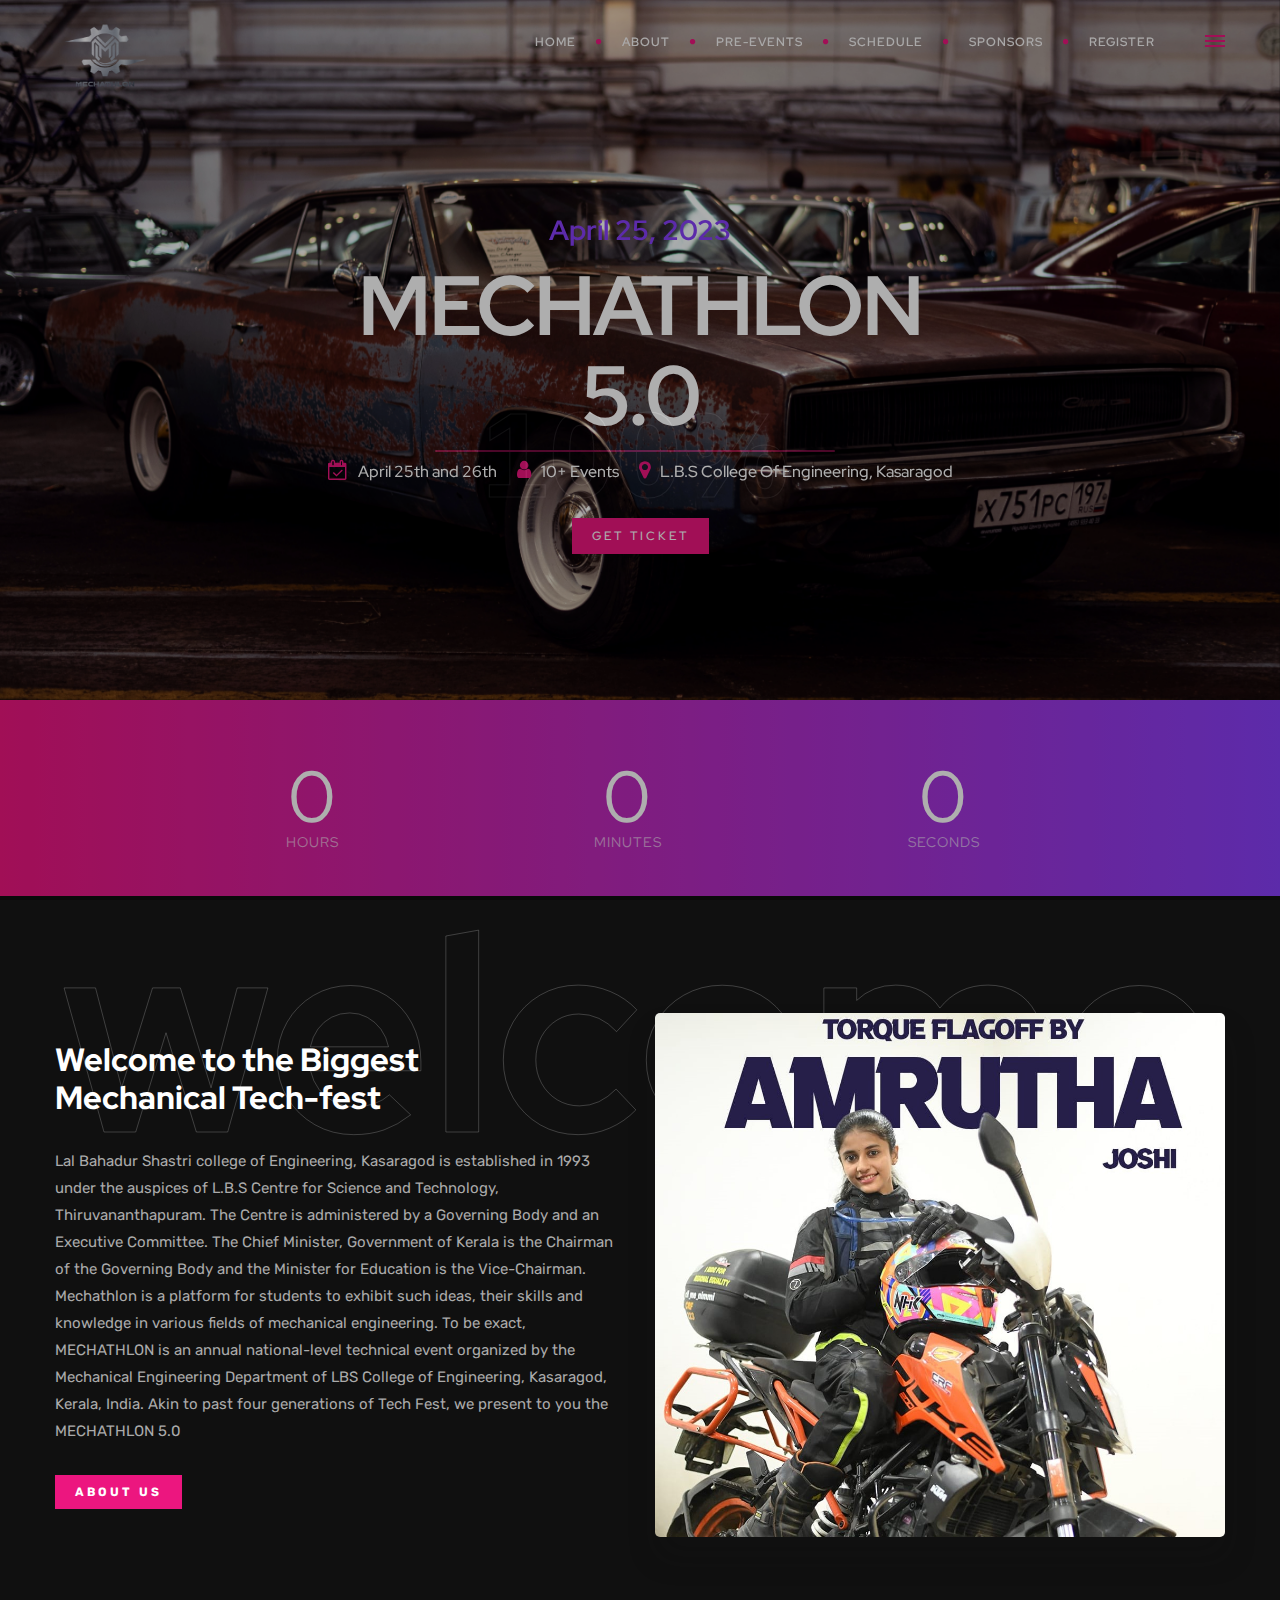
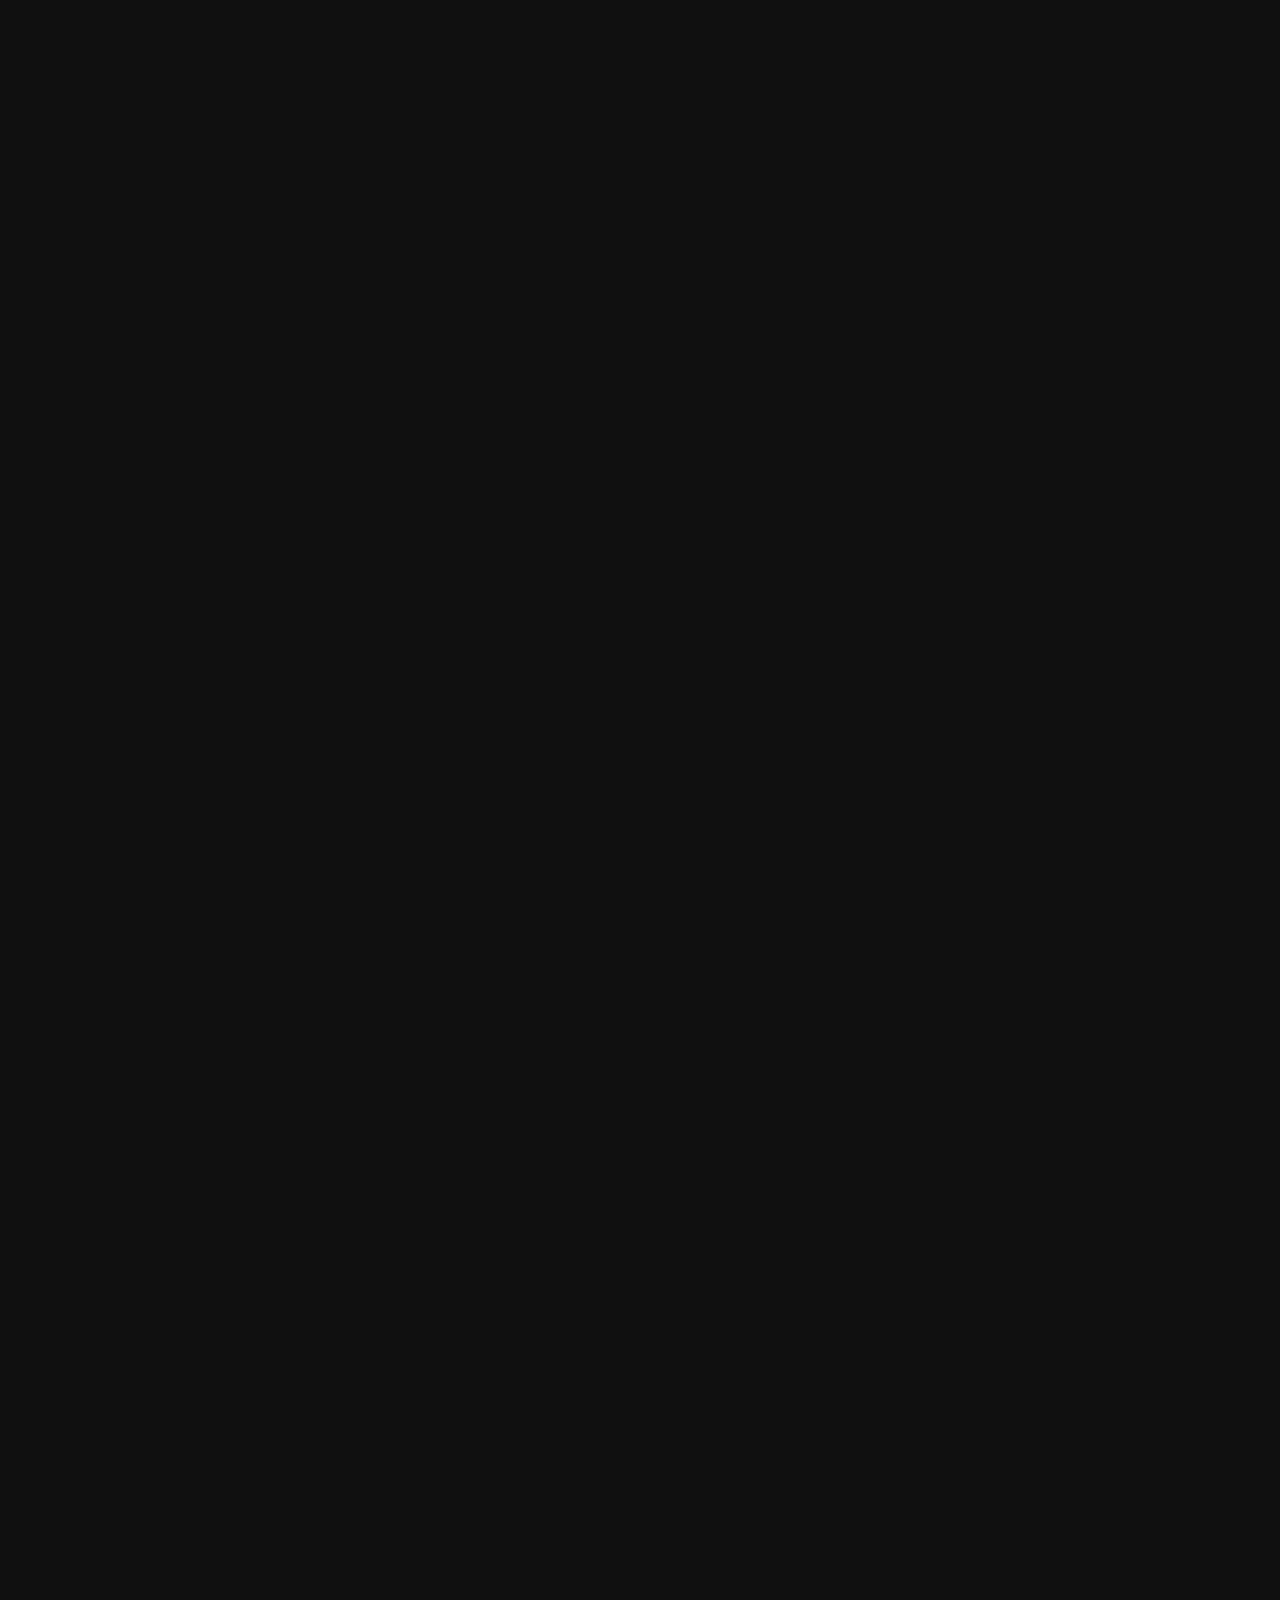
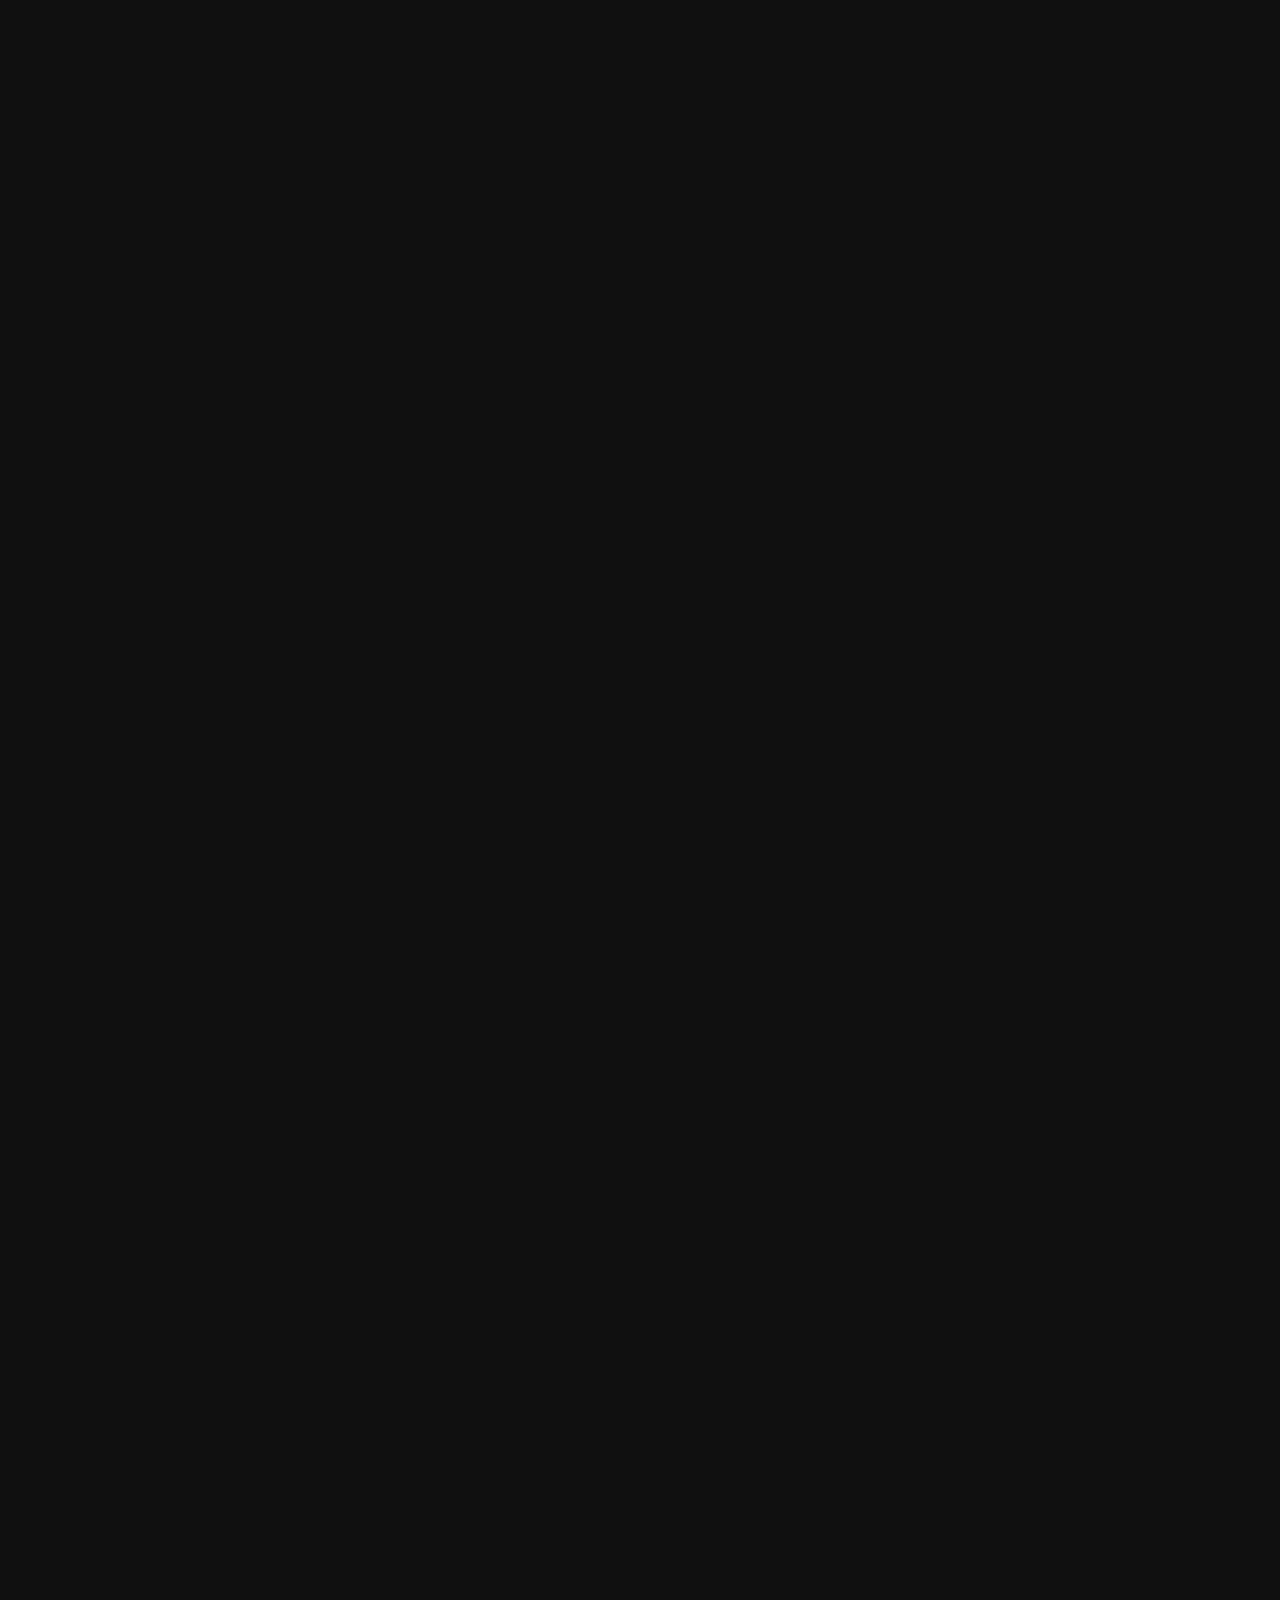
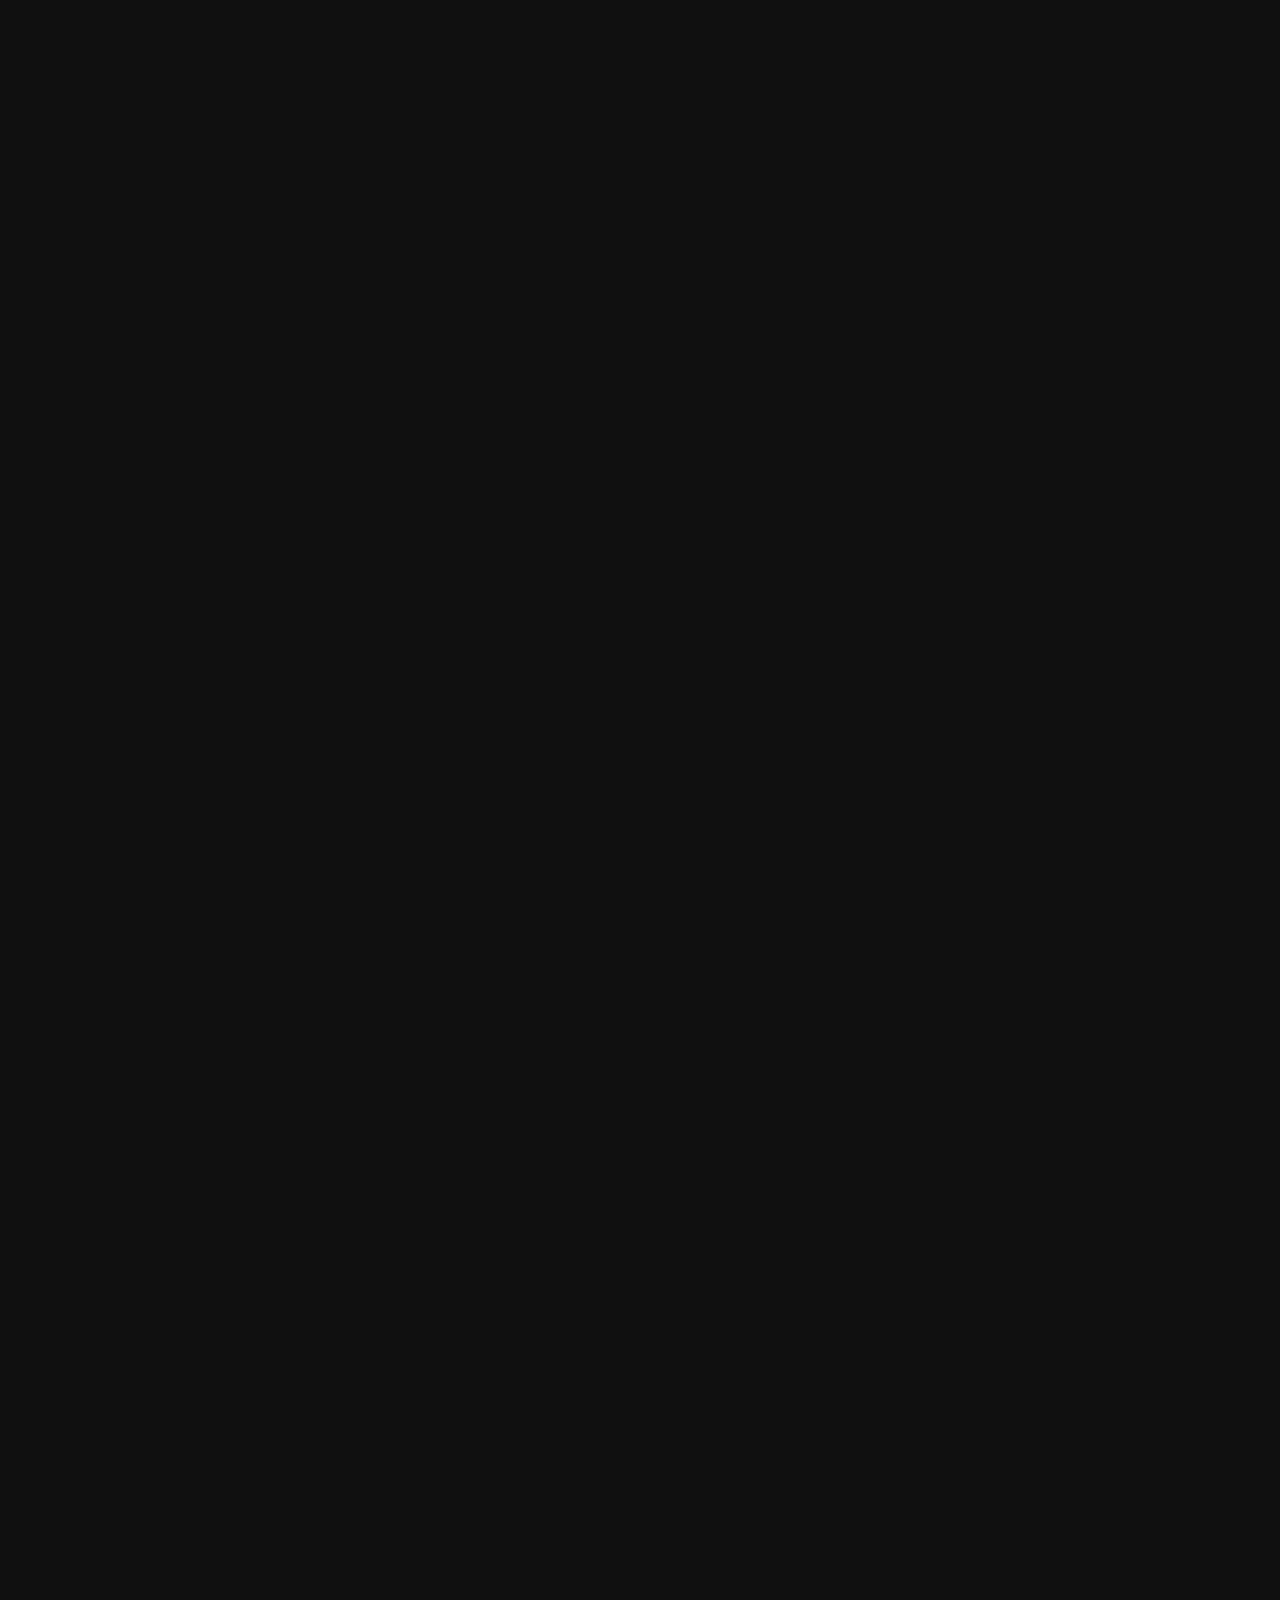
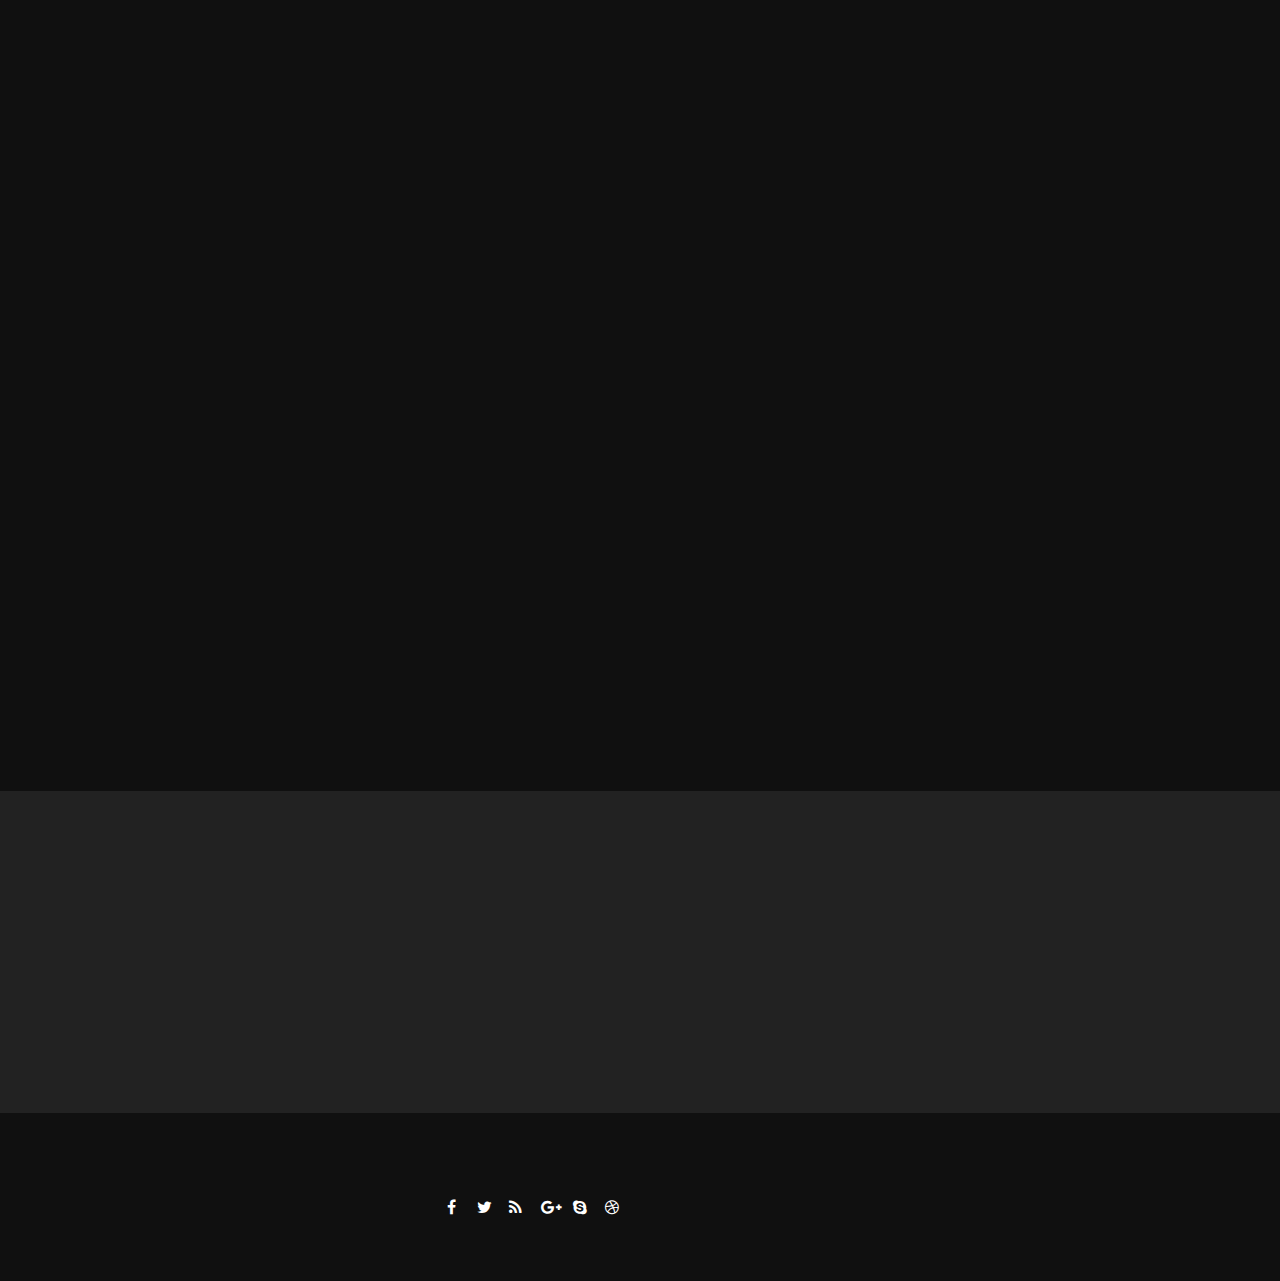
==== index.html @ c8c08320 "foc" ====
<html lang="en">


<!-- Mirrored from www.designesia.com/themes/exhibiz/index.html by HTTrack Website Copier/3.x [XR&CO'2014], Sat, 08 Apr 2023 09:59:48 GMT -->
<head>
    <meta charset="utf-8">
    <title>Mechathlon</title>
    <meta name="viewport" content="width=device-width, initial-scale=1.0">
    <meta name="description" content="">
    <meta name="keywords" content="">
    <meta name="author" content="">


    <!--[if lt IE 9]>
	<script src="js/html5shiv.js"></script>
	<![endif]-->


    <!-- CSS Files
    ================================================== -->
    <link rel="stylesheet" href="css/bootstrap.css" type="text/css">
    <link rel="stylesheet" href="css/jpreloader.css" type="text/css">
    <link rel="stylesheet" href="css/animate.css" type="text/css">
    <link rel="stylesheet" href="css/plugin.css" type="text/css">
    <link rel="stylesheet" href="css/owl.carousel.css" type="text/css">
    <link rel="stylesheet" href="css/owl.theme.css" type="text/css">
    <link rel="stylesheet" href="css/owl.transitions.css" type="text/css">
    <link rel="stylesheet" href="css/magnific-popup.css" type="text/css">
    <link rel="stylesheet" href="css/jquery.countdown.css" type="text/css">
    <link rel="stylesheet" href="css/style.css" type="text/css">
	<link rel="stylesheet" href="css/twentytwenty.css" type="text/css">

    <!-- custom background -->
    <link rel="stylesheet" href="css/bg.css" type="text/css">

    <!-- color scheme -->
	<link rel="stylesheet" href="css/colors/magenta.css" type="text/css" id="colors">
    <link rel="stylesheet" href="css/color.css" type="text/css">

    <!-- load fonts -->
    <link rel="stylesheet" href="fonts/font-awesome/css/font-awesome.css" type="text/css">
    <link rel="stylesheet" href="fonts/elegant_font/HTML_CSS/style.css" type="text/css">
    <link rel="stylesheet" href="fonts/et-line-font/style.css" type="text/css">

    <!-- RS5.0 Stylesheet -->
    <link rel="stylesheet" href="revolution/css/settings.css" type="text/css">
    <link rel="stylesheet" href="revolution/css/layers.css" type="text/css">
    <link rel="stylesheet" href="revolution/css/navigation.css" type="text/css">
    <link rel="stylesheet" href="css/rev-settings.css" type="text/css">
	
	<!-- custom font -->
	<link rel="stylesheet" href="css/font-style.css" type="text/css">
</head>

<body id="homepage">

    <div id="wrapper">

        <!-- header begin -->
        <header class="transparent">
            <div class="info">
                <div class="container">
                    <div class="row">
                        <div class="col-md-12">
                            <div class="column">Working Hours Monday - Friday <span class="id-color"><strong>08:00-16:00</strong></span></div>
                            <div class="column">Toll Free <span class="id-color"><strong>1800.899.900</strong></span></div>
                            <!-- social icons -->
                            <div class="column social">
                                <a href="#"><i class="fa fa-facebook"></i></a>
                                <a href="#"><i class="fa fa-twitter"></i></a>
                                <a href="#"><i class="fa fa-rss"></i></a>
                                <a href="#"><i class="fa fa-google-plus"></i></a>
                                <a href="#"><i class="fa fa-envelope-o"></i></a>
                            </div>
                            <!-- social icons close -->
                        </div>
                    </div>
                </div>
            </div>

            <div class="container">
                <div class="row">
                    <div class="col-md-12">
                        <!-- logo begin -->
                        <div id="logo">
                            <a href="index.html">
                                <img class="logo" src="images-event/logo.png" alt="" style="width: 100px;">
                            </a>
                        </div>
                        <!-- logo close -->

                            <!-- small button begin -->
                            <span id="menu-btn"></span>
                            <!-- small button close -->

                            <div class="header-extra">
                                <div class="v-center">
                                    <span id="b-menu">
                                        <span></span>
                                        <span></span>
                                        <span></span>
                                    </span>
                                </div>
                            </div>

                            <!-- mainmenu begin -->
							<ul id="mainmenu" class="ms-2">
								<li><a href="#section-hero">Home<span></span></a></li>
								<li><a href="#section-about">About<span></span></a></li>
								<li><a href="#section-speakers">Pre-Events<span></span></a></li>
								<li><a href="#section-schedule">Schedule<span></span></a></li>
								<li><a href="#section-sponsors">Sponsors<span></span></a></li>
								<li><a href="#section-register">Register<span></span></a></li>
							</ul>
							
							<!-- mainmenu close -->

                            

                    </div>
                    

                </div>
            </div>
        </header>
        <!-- header close -->


        <!-- content begin -->
        <div id="content" class="no-bottom no-top">

            <!-- revolution slider begin -->
            <section id="section-hero" class="fullwidthbanner-container" aria-label="section-slider" data-bgcolor="#101010">
                <div id="slider-revolution">
                    <ul>
                        <li data-transition="random-premium" data-slotamount="10" data-masterspeed="200" data-thumb="">
                            <!--  BACKGROUND IMAGE -->
							<img alt="" class="rev-slidebg" data-bgparallax="0" src="images-event/slider/wide1.jpg">
                        </li>
						
						<li data-transition="random-premium" data-slotamount="10" data-masterspeed="200" data-thumb="">
                            <!--  BACKGROUND IMAGE -->
							<img alt="" class="rev-slidebg" data-bgparallax="0" src="images-event/slider/wide2.jpg">
                        </li>

                    </ul>
					
					<div style="" class="tp-static-layers">
                            <div
                                class="text-center tp-caption size-28 font-weight-bold text-white tp-static-layer"
                                data-x="['center','center','center','center']"
                                data-hoffset="['0']"
                                data-y="['top','top','top','top']"
                                data-voffset="['185']"
                                data-lineheight="['90','90','90','90']"
                                data-width="none"
                                data-height="none"
                                data-whitespace="nowrap"
                                data-type="text"
                                data-responsive_offset="on"
                                data-startslide="0"
                                data-endslide="3"
                                data-frames='[{"from":"opacity:0;","speed":300,"to":"o:1;","delay":500,"ease":"Power2.easeInOut"},{"delay":"wait","speed":300,"to":"opacity:0;","ease":"nothing"}]'
                                data-textAlign="['center','center','center','center']"
                                data-paddingtop="[0,0,0,0]"
                                data-paddingright="[0,0,0,0]"
                                data-paddingbottom="[0,0,0,0]"
                                data-paddingleft="[0,0,0,0]"
                            >
                                <span class="id-color-2">April 25, 2023</span>
                            </div>
							
                            <div
                                class="text-center tp-caption size-84 font-weight-bold text-white tp-static-layer"
                                data-x="['center','center','center','center']"
                                data-hoffset="['0']"
                                data-y="['center','center','center','center']"
                                data-lineheight="['90','90','90','90']"
                                data-width="none"
                                data-height="none"
                                data-whitespace="nowrap"
                                data-type="text"
                                data-responsive_offset="on"
                                data-startslide="0"
                                data-endslide="3"
                                data-frames='[{"from":"opacity:0;","speed":300,"to":"o:1;","delay":500,"ease":"Power2.easeInOut"},{"delay":"wait","speed":300,"to":"opacity:0;","ease":"nothing"}]'
                                data-textAlign="['center','center','center','center']"
                                data-paddingtop="[0,0,0,0]"
                                data-paddingright="[0,0,0,0]"
                                data-paddingbottom="[0,0,0,0]"
                                data-paddingleft="[0,0,0,0]"
                            >
                                MECHATHLON<br>
								5.0
                            </div>
							
							
							<div
                                class="text-center tp-caption size-20 text-white tp-static-layer"
                                data-x="['center','center','center','center']"
                                data-hoffset="['0']"
                                data-y="['top','top','top','top']"
                                data-voffset="['430']"
                                data-lineheight="['90','90','90','90']"
                                data-width="none"
                                data-height="none"
                                data-whitespace="nowrap"
                                data-type="text"
                                data-responsive_offset="on"
                                data-startslide="0"
                                data-endslide="3"
                                data-frames='[{"from":"opacity:0;","speed":300,"to":"o:1;","delay":500,"ease":"Power2.easeInOut"},{"delay":"wait","speed":300,"to":"opacity:0;","ease":"nothing"}]'
                                data-textAlign="['center','center','center','center']"
                                data-paddingtop="[0,0,0,0]"
                                data-paddingright="[0,0,0,0]"
                                data-paddingbottom="[0,0,0,0]"
                                data-paddingleft="[0,0,0,0]"
                            >
                                
                                <div class="spacer-single"></div>
                                    <div class="d-lg-flex justify-content-center sm-hide">
                                        <div class="h6 padding10 pt0 pb0"><i class="i_h3 fa fa-calendar-check-o id-color"></i>April 25th and 26th</div>
                                        <div class="h6 padding10 pt0 pb0"><i class="i_h3 fa fa-user id-color"></i>10+ Events</div>
                                        <div class="h6 padding10 pt0 pb0"><i class="i_h3 fa fa-map-marker id-color"></i>L.B.S College Of Engineering, Kasaragod</div>
                                    </div>
                            </div>

                            
                            <div
                                class="tp-caption tp-static-layer"
                                data-x="['center','center','center','center']"
                                data-hoffset="['0']"
                                data-y="['top','top','top','top']"
                                data-voffset="['506']"
                                data-width="none"
                                data-height="none"
                                data-whitespace="nowrap"
                                data-type="button"
                                
                                data-responsive_offset="on"
                                data-responsive="off"
                                data-startslide="0"
                                data-endslide="3"
                                data-frames='[{"from":"opacity:0;","speed":300,"to":"o:1;","delay":500,"ease":"Power2.easeInOut"},{"delay":"wait","speed":300,"to":"opacity:0;","ease":"nothing"},{"frame":"hover","speed":"300","ease":"Power1.easeInOut","to":"o:1;rX:0;rY:0;rZ:0;z:0;","style":"c:rgba(255, 255, 255, 1.00);bg:rgba(255, 255, 255, 0.15);bw:2px 2px 2px 2px;"}]'
                                data-textAlign="['center','center','center','center']"
                                data-paddingtop="[12,12,12,12]"
                                data-paddingright="[20,20,20,20]"
                                data-paddingbottom="[12,12,12,12]"
                                data-paddingleft="[20,20,20,20]"
                            >
                                <a href="#section-ticket" class="btn-custom text-white scroll-to">Get Ticket</a>
                            </div>
							
							<div
                                class="tp-caption tp-static-layer"
                                data-x="['center','center','center','center']"
                                data-hoffset="['0']"
                                data-y="['top','top','top','top']"
                                data-voffset="['506']"
                                data-width="none"
                                data-height="none"
                                data-whitespace="nowrap"
                                data-type="button"
                                
                                data-responsive_offset="on"
                                data-responsive="off"
                                data-startslide="0"
                                data-endslide="3"
                                data-frames='[{"from":"opacity:0;","speed":300,"to":"o:1;","delay":500,"ease":"Power2.easeInOut"},{"delay":"wait","speed":300,"to":"opacity:0;","ease":"nothing"},{"frame":"hover","speed":"300","ease":"Power1.easeInOut","to":"o:1;rX:0;rY:0;rZ:0;z:0;","style":"c:rgba(255, 255, 255, 1.00);bg:rgba(255, 255, 255, 0.15);bw:2px 2px 2px 2px;"}]'
                                data-textAlign="['center','center','center','center']"
                                data-paddingtop="[12,12,12,12]"
                                data-paddingright="[20,20,20,20]"
                                data-paddingbottom="[12,12,12,12]"
                                data-paddingleft="[20,20,20,20]"
                            >
                            </div>
                        </div>
                </div>
            </section>
            <!-- revolution slider close -->
			
			<section id="section-countdown" aria-label="section" class="gradient-to-right pt40 pb40">
				<div class="container">
					<div class="row">
						<div class="col-md-10 offset-md-1">
							<div class="spacer-single"></div>
							<div id="defaultCountdown"></div>
						</div>
					</div>
				</div>
			</section>
			
			<!-- section begin -->
			<section id="section-about" data-bgimage="url(images-event/bg/1.png) fixed no-repeat">
				<div class="wm wm-border dark wow fadeInDown">welcome</div>
                    <div class="container">
                        <div class="row align-items-center">
                            
                            <div class="col-lg-6 wow fadeInLeft" data-wow-delay="0s">
                                <h2>Welcome to the Biggest<br>Mechanical Tech-fest </h2>
                                <p>
                                    Lal Bahadur Shastri college of Engineering, Kasaragod is established in
1993 under the auspices of L.B.S Centre for Science and Technology,
Thiruvananthapuram. The Centre is administered by a Governing Body and
an Executive Committee. The Chief Minister, Government of Kerala is the
Chairman of the Governing Body and the Minister for Education is the

Vice-Chairman.<br>

Mechathlon is a platform for students to exhibit such ideas, their skills
and knowledge in various fields of mechanical engineering. To be exact,
MECHATHLON is an annual national-level technical event organized by the
Mechanical Engineering Department of LBS College of Engineering,

Kasaragod, Kerala, India. Akin to past four generations of Tech Fest, we

present to you the MECHATHLON 5.0

                                    
                                </p>
								
								<div class="spacer10"></div>
								
								<a href="#" class="btn-custom font-weight-bold text-white sm-mb-30">About Us</a>
                            </div>
							
							<div class="col-lg-6 mb-sm-30 text-center wow fadeInRight">
                                <div class="de-images">
									<!-- <img class="di-small wow fadeIn" src="images-event/misc/2.jpg" alt="" /> -->
									<!-- <img class="di-small-2 wow fadeIn" src="images-event/misc/3.jpg" alt="" /> -->
									<img class="di-big img-fluid wow fadeInRight" data-wow-delay=".25s" src="images-event/misc/1.jpg" alt="" />
								</div>
                            </div>

                        </div>
                    </div>
                </section>
				
				
				<!-- section begin -->
            <section id="section-features">
				<div class="wm wm-border dark wow fadeInDown ">features</div>
                <div class="container">
                    <div class="row">
                        <div class="col-md-6 offset-md-3 text-center wow fadeInUp">
                            <h1>Why you should Join Event</h1>
                            <div class="separator"><span><i class="fa fa-square"></i></span></div>
                            <div class="spacer-single"></div>
                        </div>


                        <div class="col-lg-4 wow fadeIn" data-wow-delay="0s">
                            <div class="box-number square">
                               <i class="bg-color hover-color-2 fa fa-car text-light"></i>
                                <div class="text">
                                    <h3><span>Torque Auto-Show</span></h3>
                                    <p>Unleash your sense of adventure and indulge
                                        in the timeless elegance of automotive history,
                                        as we bring you the ultimate OFF-ROAD,
                                        LUXURY and VINTAGE car experience at
                                        TORQUE!
                                    </p>
                                </div>
                            </div>
                        </div>

                        <div class="col-lg-4 wow fadeIn" data-wow-delay=".25s">
                            <div class="box-number square">
                                <i class="bg-color hover-color-2 fa fa-lightbulb-o text-light"></i>
                                <div class="text">
                                    <h3><span>Technical Talk-Show</span></h3>
                                    <p>The Clutchless                                    
                                        What better way to understand today's mo-
                                        torcycle technology than to understand it from
                                        the person who lives by the way of today.
                                        Highly Active and Very popular THECLUTCH-
                                        LESS.</p>
                                </div>
                            </div>
                        </div>

                        <div class="col-lg-4 wow fadeIn" data-wow-delay=".5s">
                            <div class="box-number square">
                                <i class="bg-color hover-color-2 fa fa-sitemap text-light"></i>
                                <div class="text">
                                    <h3><span>RC Helicopter and Car Stunting </span></h3>
                                    <p>The Mechanical Department is here with the
                                        RC Car and RC Helicopter Stunting Show to
                                        allure its spectators and kickstart the adrena-
                                        line of youth.
                                        </p>
                                </div>
                            </div>
                        </div>

                        <div class="spacer-single sm-hide"></div>

                        <div class="col-lg-4 wow fadeIn" data-wow-delay=".75s">
                            <div class="box-number square">
                                <i class="bg-color hover-color-2 fa fa-motorcycle text-light"></i>
                                <div class="text">
                                    <h3><span>Bike stunting</span></h3>
                                    <p>MECHATHLON is here with the most thrilling and
                                        awe-inspiring bike stunt show you've ever seen!</p>
                                </div>
                            </div>
                        </div>

                        <div class="col-lg-4 wow fadeIn" data-wow-delay="1s">
                            <div class="box-number square">
                                <i class="bg-color hover-color-2  fa fa-users text-light"></i>
                                <div class="text">
                                    <h3><span>Live Music Concert</span></h3>
                                    <p>Get ready to be transported to another dimension cause Oorali Music Band
                                        is here with an Elite music program that will have you singing, dancing, and
                                        feeling alive.</p>
                                </div>
                            </div>
                        </div>

                        <div class="col-lg-4 wow fadeIn" data-wow-delay="1.25s">
                            <div class="box-number square">
                                <i class="bg-color hover-color-2 fa fa-mortar-board text-light"></i>
                                <div class="text">
                                    <h3><span>Webinars and Workshops</span></h3>
                                    <p>At vero eos et accusamus et iusto odio dignissimos ducimus qui blanditiis praesentium voluptatum deleniti atque.</p>
                                </div>
                            </div>
                        </div>
						

                    </div>
                </div>
            </section>
            <!-- section close -->
			
			<!-- section begin -->
            <section id="section-speakers" class="text-light" data-bgimage="url(images-event/bg/1.jpg) fixed top center" data-stellar-background-ratio=".2">
				<div class="wm wm-border dark wow fadeInDown">pre events</div>
                <div class="container">
                    <div class="row">
						<div class="col-md-6 offset-md-3 text-center wow fadeInUp">
                            <h1>PRE-EVENTS</h1>
                            <div class="separator"><span><i class="fa fa-square"></i></span></div>
                            <div class="spacer-single"></div>
                        </div>
						
						<div class="clearfix"></div>
                      
                       <div class="col-xl-3 col-lg-4 col-sm-6 mb30 wow fadeInUp">
							<!-- team member -->
							<div class="de-team-list">
								<div class="team-pic">
									<img src="images-event/team/1.jpg" class="img-responsive" alt="" />
								</div>
								<div class="team-desc">
									<h3>John Smith</h3>
									<p class="lead">Expert Designer</p>
									<div class="small-border"></div>
									<p>Duis aute irure dolor in reprehenderit in voluptate velit esse cillum dolore eu fugiat.</p>

									<div class="social">
										<a href="#"><i class="fa fa-facebook fa-lg"></i></a>
										<a href="#"><i class="fa fa-twitter fa-lg"></i></a>
										<a href="#"><i class="fa fa-google-plus fa-lg"></i></a>
										<a href="#"><i class="fa fa-skype fa-lg"></i></a>
									</div>
								</div>
							</div>
							<!-- team close -->
						</div>
						
						<div class="col-xl-3 col-lg-4 col-sm-6 mb30 wow fadeInUp">
							<!-- team member -->
							<div class="de-team-list">
								<div class="team-pic">
									<img src="images-event/team/2.jpg" class="img-responsive" alt="" />
								</div>
								<div class="team-desc">
									<h3>Michael Dennis</h3>
									<p class="lead">Expert Designer</p>
									<div class="small-border"></div>
									<p>Duis aute irure dolor in reprehenderit in voluptate velit esse cillum dolore eu fugiat.</p>

									<div class="social">
										<a href="#"><i class="fa fa-facebook fa-lg"></i></a>
										<a href="#"><i class="fa fa-twitter fa-lg"></i></a>
										<a href="#"><i class="fa fa-google-plus fa-lg"></i></a>
										<a href="#"><i class="fa fa-skype fa-lg"></i></a>
									</div>
								</div>
							</div>
							<!-- team close -->
						</div>
						
						<div class="col-xl-3 col-lg-4 col-sm-6 mb30 wow fadeInUp">
							<!-- team member -->
							<div class="de-team-list">
								<div class="team-pic">
									<img src="images-event/team/3.jpg" class="img-responsive" alt="" />
								</div>
								<div class="team-desc">
									<h3>Sarah Michelle</h3>
									<p class="lead">Expert Designer</p>
									<div class="small-border"></div>
									<p>Duis aute irure dolor in reprehenderit in voluptate velit esse cillum dolore eu fugiat.</p>

									<div class="social">
										<a href="#"><i class="fa fa-facebook fa-lg"></i></a>
										<a href="#"><i class="fa fa-twitter fa-lg"></i></a>
										<a href="#"><i class="fa fa-google-plus fa-lg"></i></a>
										<a href="#"><i class="fa fa-skype fa-lg"></i></a>
									</div>
								</div>
							</div>
							<!-- team close -->
                        </div>
						
						<div class="col-xl-3 col-lg-4 col-sm-6 mb30 wow fadeInUp">
							<!-- team member -->
							<div class="de-team-list">
								<div class="team-pic">
									<img src="images-event/team/4.jpg" class="img-responsive" alt="" />
								</div>
								<div class="team-desc">
									<h3>Sarah Michelle</h3>
									<p class="lead">Expert Designer</p>
									<div class="small-border"></div>
									<p>Duis aute irure dolor in reprehenderit in voluptate velit esse cillum dolore eu fugiat.</p>

									<div class="social">
										<a href="#"><i class="fa fa-facebook fa-lg"></i></a>
										<a href="#"><i class="fa fa-twitter fa-lg"></i></a>
										<a href="#"><i class="fa fa-google-plus fa-lg"></i></a>
										<a href="#"><i class="fa fa-skype fa-lg"></i></a>
									</div>
								</div>
							</div>
							<!-- team close -->
                        </div>
						
						<div class="col-xl-3 col-lg-4 col-sm-6 mb30 wow fadeInUp">
							<!-- team member -->
							<div class="de-team-list">
								<div class="team-pic">
									<img src="images-event/team/13.jpg" class="img-responsive" alt="" />
								</div>
								<div class="team-desc">
									<h3>Sarah Michelle</h3>
									<p class="lead">Expert Designer</p>
									<div class="small-border"></div>
									<p>Duis aute irure dolor in reprehenderit in voluptate velit esse cillum dolore eu fugiat.</p>

									<div class="social">
										<a href="#"><i class="fa fa-facebook fa-lg"></i></a>
										<a href="#"><i class="fa fa-twitter fa-lg"></i></a>
										<a href="#"><i class="fa fa-google-plus fa-lg"></i></a>
										<a href="#"><i class="fa fa-skype fa-lg"></i></a>
									</div>
								</div>
							</div>
							<!-- team close -->
                        </div>
						
						<div class="col-xl-3 col-lg-4 col-sm-6 mb30 wow fadeInUp">
							<!-- team member -->
							<div class="de-team-list">
								<div class="team-pic">
									<img src="images-event/team/12.jpg" class="img-responsive" alt="" />
								</div>
								<div class="team-desc">
									<h3>Sarah Michelle</h3>
									<p class="lead">Expert Designer</p>
									<div class="small-border"></div>
									<p>Duis aute irure dolor in reprehenderit in voluptate velit esse cillum dolore eu fugiat.</p>

									<div class="social">
										<a href="#"><i class="fa fa-facebook fa-lg"></i></a>
										<a href="#"><i class="fa fa-twitter fa-lg"></i></a>
										<a href="#"><i class="fa fa-google-plus fa-lg"></i></a>
										<a href="#"><i class="fa fa-skype fa-lg"></i></a>
									</div>
								</div>
							</div>
							<!-- team close -->
						</div>
						
						<div class="col-xl-3 col-lg-4 col-sm-6 mb30 wow fadeInUp">
							<!-- team member -->
							<div class="de-team-list">
								<div class="team-pic">
									<img src="images-event/team/11.jpg" class="img-responsive" alt="" />
								</div>
								<div class="team-desc">
									<h3>Katty Wilson</h3>
									<p class="lead">Expert Designer</p>
									<div class="small-border"></div>
									<p>Duis aute irure dolor in reprehenderit in voluptate velit esse cillum dolore eu fugiat.</p>

									<div class="social">
										<a href="#"><i class="fa fa-facebook fa-lg"></i></a>
										<a href="#"><i class="fa fa-twitter fa-lg"></i></a>
										<a href="#"><i class="fa fa-google-plus fa-lg"></i></a>
										<a href="#"><i class="fa fa-skype fa-lg"></i></a>
									</div>
								</div>
							</div>
							<!-- team close -->
						</div>

						<div class="clearfix"></div>

                    </div>
                </div>
            </section>
            <!-- section close -->
			
            <section id="section-speakers" class="text-light" data-bgimage="url(images-event/bg/1.jpg) fixed top center" data-stellar-background-ratio=".2">
				<div class="wm wm-border dark wow fadeInDown">events</div>
                <div class="container">
                    <div class="row">
						<div class="col-md-6 offset-md-3 text-center wow fadeInUp">
                            <h1>MAIN-EVENTS</h1>
                            <div class="separator"><span><i class="fa fa-square"></i></span></div>
                            <div class="spacer-single"></div>
                        </div>
						
						<div class="clearfix"></div>
                      
                       <div class="col-xl-3 col-lg-4 col-sm-6 mb30 wow fadeInUp">
							<!-- team member -->
							<div class="de-team-list">
								<div class="team-pic">
									<img src="images-event/team/6.jpg" class="img-responsive" alt="" />
								</div>
								<div class="team-desc">
									<h3>TORQUE</h3>
									<p class="lead">Auto-Show</p>
									<div class="small-border"></div>
									<p>
                                        Unleash your sense of adventure and indulge
in the timeless elegance of automotive history,
as we bring you the ultimate OFF-ROAD,
LUXURY and VINTAGE car experience at
TORQUE!

From the sleek sports cars that scream
adrenaline to the environmentally friendly hy-
brids that offer sustainable solutions, our
showcase will be a visual treat featuring a
stunning collection of cutting-edge vehicles
from top manufacturers.

Get ready to be transported through time
and terrain, and witness the beauty of auto-

motive craftsmanship at its finest!"

                                        </p>

                                        <div class="social">
                                            <a href="#"><i class="fa fa-instagram fa-lg"></i></a>
                                            <a href="#"><i class="fa fa-youtube fa-lg"></i></a>
                                            <a href="#"><i class="fa fa-facebook fa-lg"></i></a>
                                        </div>
								</div>
							</div>
							<!-- team close -->
						</div>
						
						<div class="col-xl-3 col-lg-4 col-sm-6 mb30 wow fadeInUp">
							<!-- team member -->
							<div class="de-team-list">
								<div class="team-pic">
									<img src="images-event/team/5.jpg" class="img-responsive" alt="" />
								</div>
								<div class="team-desc">
									<h3>RC Helicopter and Car</h3>
									<p class="lead">Stunting</p>
									<div class="small-border"></div>
									<p>The event presents you an astounding stunt
                                        show of RC Cars and RC Helicopters for all en-
                                        tranced by radio-controlled models.Equip for the joyous stunt ride with the cele-
                                        brated icon, the Copter Boy.
                                        </p>

									<div class="social">
										<a href="#"><i class="fa fa-facebook fa-lg"></i></a>
										<a href="#"><i class="fa fa-instagram fa-lg"></i></a>
										<a href="#"><i class="fa fa-youtube fa-lg"></i></a>
									</div>
								</div>
							</div>
							<!-- team close -->
						</div>
						
						<div class="col-xl-3 col-lg-4 col-sm-6 mb30 wow fadeInUp">
							<!-- team member -->
							<div class="de-team-list">
								<div class="team-pic">
									<img src="images-event/team/10.jpg" class="img-responsive" alt="" />
								</div>
								<div class="team-desc">
									<h3>MECHATRONICS</h3>
									<p class="lead">Workshop</p>
									<div class="small-border"></div>
									<p>Duis aute irure dolor in reprehenderit in voluptate velit esse cillum dolore eu fugiat.</p>

								</div>
							</div>
							<!-- team close -->
						</div>
						
						<div class="col-xl-3 col-lg-4 col-sm-6 mb30 wow fadeInUp">
							<!-- team member -->
							<div class="de-team-list">
								<div class="team-pic">
									<img src="images-event/team/16.jpg" class="img-responsive" alt="" />
								</div>
								<div class="team-desc">
									<h3>The Clutchless</h3>
									<p class="lead">Technical Talk</p>
									<div class="small-border"></div>
									<p>Riding a motorcycle is not just a hobby, it's a
                                        way of life. The freedom of the open road, the
                                        thrill of the ride, and the adrenaline rush - all of
                                        it is a reflection of the journey we take in life,
                                        where every turn is an opportunity to explore,
                                        discover, and embrace the unknown.
                                        
                                        What better way to understand today's mo-
                                        torcycle technology than to understand it from
                                        the person who lives by the way of today.
                                        Highly Active and Very popular THECLUTCH-
                                        LESS.
                                        
                                        An Influencer and a passionate Engineer on a
                                        journey to teach the way of motorcycles and
                                        
                                        technology behind it.
                                    </p>

									<div class="social">
                                        <a href="#"><i class="fa fa-instagram fa-lg"></i></a>
                                        <a href="#"><i class="fa fa-youtube fa-lg"></i></a>
                                        <a href="#"><i class="fa fa-facebook fa-lg"></i></a>
                                    </div>
								</div>
							</div>
							<!-- team close -->
						</div>
                        <div class="col-xl-3 col-lg-4 col-sm-6 mb30 wow fadeInUp">
							<!-- team member -->
							<div class="de-team-list">
								<div class="team-pic">
									<img src="images-event/team/15.jpg" class="img-responsive" alt="" />
								</div>
								<div class="team-desc">
									<h3>Bike-Stunding</h3>
									<p class="lead"></p>
									<div class="small-border"></div>
									<p>MECHATHLON is here with the most thrilling and
                                        awe-inspiring bike stunt show you've ever seen!                                        
                                        TEAM DBZ A very active, highly popular and profession-
                                        al freestyle motorcycle stunt-riding team in India, who
                                        have made their presence know with their performance
                                        among today's generation.This time ROYAL ENFIELD making their presence. A
                                        brand that has created a distinct place in the hearts of
                                        biking enthusiasts for their classic and heavy designs.
                                        Next up is TVS, with their range of Apache, high- per-
                                        formance motorcycles designed for thrill-seekers who
                                        want to push the limits of what's possible on two
                                        wheels. With their sleek designs, powerful engines, and
                                        
                                        advanced technology.</p>

                                        <div class="social">
                                            <a href="#"><i class="fa fa-instagram fa-lg"></i></a>
                                            <a href="#"><i class="fa fa-youtube fa-lg"></i></a>
                                            <a href="#"><i class="fa fa-facebook fa-lg"></i></a>
                                        </div>
								</div>
							</div>
							<!-- team close -->
						</div>
                        <div class="col-xl-3 col-lg-4 col-sm-6 mb30 wow fadeInUp">
							<!-- team member -->
							<div class="de-team-list">
								<div class="team-pic">
									<img src="images-event/team/8.jpg" class="img-responsive" alt="" />
								</div>
								<div class="team-desc">
									<h3>OORALI Band</h3>
									<p class="lead">Music Concert</p>
									<div class="small-border"></div>
									<p>Get ready to be transported to another dimension cause Oorali Music Band
                                        is here with an Elite music program that will have you singing, dancing, and
                                        feeling alive. Oorali is the voice of changing times, culture, destruction of the
                                        environment, and attacks on human rights. They are highly acclaimed for
                                        their melodious voice, which makes you dance uninhibitedly in the concert.
                                        The band brings together a blend of actors, musicians, writers, and visual art-
                                        ists to create unique experiences. Don't miss a beat! Join us for a musical ex-
                                        
                                        travaganza with "Oorali Express" that will leave you with memories to last a
                                        
                                        lifetime!</p>

									<div class="social">
										<a href="#"><i class="fa fa-instagram fa-lg"></i></a>
										<a href="#"><i class="fa fa-youtube fa-lg"></i></a>
										<a href="#"><i class="fa fa-facebook fa-lg"></i></a>
									</div>
								</div>
							</div>
							<!-- team close -->
						</div>
						<div class="clearfix"></div>

                    </div>
                </div>
            </section>
			
			<!-- section begin -->
            <section id="section-schedule" aria-label="section-services-tab" data-bgimage="url(images-event/bg/2.png) fixed center no-repeat">
                <div class="wm wm-border dark wow fadeInDown ">schedule</div>
                <div class="container">
                    <div class="row">
                        <div class="col-md-6 offset-md-3 text-center wow fadeInUp">
                            <h1>Event Schedule</h1>
                            <div class="separator"><span><i class="fa fa-square"></i></span></div>
                            <div class="spacer-single"></div>
                        </div>

                        <div class="col-md-12 wow fadeInUp">
                            <div class="de_tab tab_style_4 text-center">
                                <ul class="de_nav de_nav_dark">
                                    <li class="active" data-link="#section-services-tab">
                                        <h3>Day <span>01</span></h3>
                                        <h4>April 25, 2023</h4>
                                    </li>
                                    <li data-link="#section-services-tab">
                                        <h3>Day <span>02</span></h3>
                                        <h4>April 26, 2023</h4>
                                    </li>
                                    
                                </ul>

                                <div class="de_tab_content text-left">

                                    <div id="tab1" class="tab_single_content dark">
                                        <div class="row">
                                            <div class="col-md-12">
                                                <div class="schedule-listing">
                                                    <div class="schedule-item">
                                                        <div class="sc-time">10:00 - 15:00 PM</div>
                                                        <div class="sc-pic">
                                                            <img src="images-event/team/14.jpg" class="img-circle" alt="">
                                                        </div>
                                                        <div class="sc-name">
                                                            <h4>Mr. Sunil Paul</h4>
                                                            <span>Director Christ Centre</span>
                                                        </div>
                                                        <div class="sc-info">
                                                            <h3>MECHATRONICS Workshop</h3>
                                                            <p>In this session we will discuss about digital topics in detail. You need laptops and other tech support equipment. This session will last for 2 hours. So prepare yourself.</p>
                                                        </div>
                                                        <div class="clearfix"></div>
                                                    </div>
                                                </div>

                                                <div class="schedule-listing">
                                                    <div class="schedule-item">
                                                        <div class="sc-time">12:00 - 14:00 PM</div>
                                                        <div class="sc-pic">
                                                            <img src="images-event/team/2.jpg" class="img-circle" alt="">
                                                        </div>
                                                        <div class="sc-name">
                                                            <h4>Michael Dennis</h4>
                                                            <span>Founder & CEO</span>
                                                        </div>
                                                        <div class="sc-info">
                                                            <h3>Getting Started With Creative Design</h3>
                                                            <p>In this session we will discuss about digital topics in detail. You need laptops and other tech support equipment. This session will last for 2 hours. So prepare yourself.</p>
                                                        </div>
                                                        <div class="clearfix"></div>
                                                    </div>
                                                </div>

                                                <div class="schedule-listing">
                                                    <div class="schedule-item">
                                                        <div class="sc-time">16:00 - 18:00 PM</div>
                                                        <div class="sc-pic">
                                                            <img src="images-event/team/3.jpg" class="img-circle" alt="">
                                                        </div>
                                                        <div class="sc-name">
                                                            <h4>Sarah Michelle</h4>
                                                            <span>Founder & CEO</span>
                                                        </div>
                                                        <div class="sc-info">
                                                            <h3>Prepare Your Design Concept</h3>
                                                            <p>In this session we will discuss about digital topics in detail. You need laptops and other tech support equipment. This session will last for 2 hours. So prepare yourself.</p>
                                                        </div>
                                                        <div class="clearfix"></div>
                                                    </div>
                                                </div>

                                                <div class="schedule-listing">
                                                    <div class="schedule-item">
                                                        <div class="sc-time">20:00 - 22:00 PM</div>
                                                        <div class="sc-pic">
                                                            <img src="images-event/team/4.jpg" class="img-circle" alt="">
                                                        </div>
                                                        <div class="sc-name">
                                                            <h4>Katty Wilson</h4>
                                                            <span>Founder & CEO</span>
                                                        </div>
                                                        <div class="sc-info">
                                                            <h3>Creative Design Implementation Basic</h3>
                                                            <p>In this session we will discuss about digital topics in detail. You need laptops and other tech support equipment. This session will last for 2 hours. So prepare yourself.</p>
                                                        </div>
                                                        <div class="clearfix"></div>
                                                    </div>
                                                </div>
                                            </div>
                                        </div>
                                    </div>

                                    <div id="tab2" class="tab_single_content dark">
                                        <div class="row">
                                            <div class="col-md-12">
                                                <div class="schedule-listing">
                                                    <div class="schedule-item">
                                                        <div class="sc-time">08:00 - 12:00 AM</div>
                                                        <div class="sc-pic">
                                                            <img src="images-event/team/5.jpg" class="img-circle" alt="">
                                                        </div>
                                                        <div class="sc-name">
                                                            <h4>Rose Shipp</h4>
                                                            <span>Founder & CEO</span>
                                                        </div>
                                                        <div class="sc-info">
                                                            <h3>Creative Design Implementation Basic 2</h3>
                                                            <p>In this session we will discuss about digital topics in detail. You need laptops and other tech support equipment. This session will last for 2 hours. So prepare yourself.</p>
                                                        </div>
                                                        <div class="clearfix"></div>
                                                    </div>
                                                </div>

                                                <div class="schedule-listing">
                                                    <div class="schedule-item">
                                                        <div class="sc-time">12:00 - 14:00 PM</div>
                                                        <div class="sc-pic">
                                                            <img src="images-event/team/6.jpg" class="img-circle" alt="">
                                                        </div>
                                                        <div class="sc-name">
                                                            <h4>Isaac Nicholas</h4>
                                                            <span>Founder & CEO</span>
                                                        </div>
                                                        <div class="sc-info">
                                                            <h3>How to Design Happiness</h3>
                                                            <p>In this session we will discuss about digital topics in detail. You need laptops and other tech support equipment. This session will last for 2 hours. So prepare yourself.</p>
                                                        </div>
                                                        <div class="clearfix"></div>
                                                    </div>
                                                </div>

                                                <div class="schedule-listing">
                                                    <div class="schedule-item">
                                                        <div class="sc-time">16:00 - 18:00 PM</div>
                                                        <div class="sc-pic">
                                                            <img src="images-event/team/7.jpg" class="img-circle" alt="">
                                                        </div>
                                                        <div class="sc-name">
                                                            <h4>John Arnold</h4>
                                                            <span>Founder & CEO</span>
                                                        </div>
                                                        <div class="sc-info">
                                                            <h3>Good Storytelling For Great Design</h3>
                                                            <p>In this session we will discuss about digital topics in detail. You need laptops and other tech support equipment. This session will last for 2 hours. So prepare yourself.</p>
                                                        </div>
                                                        <div class="clearfix"></div>
                                                    </div>
                                                </div>

                                                <div class="schedule-listing">
                                                    <div class="schedule-item">
                                                        <div class="sc-time">20:00 - 22:00 PM</div>
                                                        <div class="sc-pic">
                                                            <img src="images-event/team/1.jpg" class="img-circle" alt="">
                                                        </div>
                                                        <div class="sc-name">
                                                            <h4>John Smith</h4>
                                                            <span>Founder & CEO</span>
                                                        </div>
                                                        <div class="sc-info">
                                                            <h3>Unintuitive Lessons on Being a Designer</h3>
                                                            <p>In this session we will discuss about digital topics in detail. You need laptops and other tech support equipment. This session will last for 2 hours. So prepare yourself.</p>
                                                        </div>
                                                        <div class="clearfix"></div>
                                                    </div>
                                                </div>
                                            </div>
                                        </div>
                                    </div>

                                    
            </section>
            <!-- section close -->
			
			<!-- section begin -->
            <!-- <section id="section-ticket" class="text-light" data-bgimage="url(images-event/bg/2.jpg) fixed top">
                <div class="wm wm-border dark wow fadeInDown">tickets</div>
				<div class="container">
                    <div class="row">
						<div class="col-md-6 offset-md-3 text-center wow fadeInUp">
                            <h1>Choose a Ticket</h1>
                            <div class="separator"><span><i class="fa fa-square"></i></span></div>
                            <div class="spacer-single"></div>
                        </div>

                        <div class="col-lg-4 col-md-6">
                            <div class="pricing-s1 mb30 wow fadeInUp">
                                <div class="top">
                                    <h2>Day Pass</h2>
                                    <p class="price"><span class="currency id-color">$</span> <b>49.99</b></p>
                                </div>
                                <div class="bottom">
                                    <ul>
                                        <li><i class="icon_check_alt2"></i>Conference Tickets</li>
                                        <li><i class="icon_check_alt2"></i>Free Lunch Nad Coffee</li>
                                        <li><i class="icon_check_alt2"></i>Certificates</li>
                                        <li><i class="icon_close_alt2"></i>Private Access</li>
                                        <li><i class="icon_close_alt2"></i>Experts Contacts</li>
                                    </ul>
                                    <a href="#" class="btn btn-custom text-white">Buy Ticket</a>
                                </div>
								<div class="ps1-deco"></div>
                            </div>
                        </div>
                        <div class="col-lg-4 col-md-6">
                            <div class="pricing-s1 mb30 wow fadeInUp">
                                <div class="ribbon color-2 text-white">Recommend</div>
                                <div class="top">
                                    <h2>Full Pass</h2>
                                    <p class="price"><span class="currency id-color">$</span> <b>79.99</b></p>
                                </div>
                                <div class="bottom">
                                    <ul>
                                        <li><i class="icon_check_alt2"></i>Conference Tickets</li>
                                        <li><i class="icon_check_alt2"></i>Free Lunch Nad Coffee</li>
                                        <li><i class="icon_check_alt2"></i>Certificates</li>
                                        <li><i class="icon_check_alt2"></i>Private Access</li>
                                        <li><i class="icon_close_alt2"></i>Experts Contacts</li>
                                    </ul>
                                    <a href="#" class="btn btn-custom text-white">Buy Ticket</a>
                                </div>
								<div class="ps1-deco"></div>
                            </div>
                        </div>
                        <div class="col-lg-4 col-md-6">
                            <div class="pricing-s1 mb30 wow fadeInUp">
                                <div class="top">
                                    <h2>Group Pass</h2>
                                    <p class="price"><span class="currency id-color">$</span> <b>139.99</b></p>
                                </div>
                                <div class="bottom">
                                    <ul>
                                        <li><i class="icon_check_alt2"></i>Conference Tickets</li>
                                        <li><i class="icon_check_alt2"></i>Free Lunch Nad Coffee</li>
                                        <li><i class="icon_check_alt2"></i>Certificates</li>
                                        <li><i class="icon_check_alt2"></i>Private Access</li>
                                        <li><i class="icon_check_alt2"></i>Experts Contacts</li>
                                    </ul>
                                    <a href="#" class="btn btn-custom text-white">Buy Ticket</a>
                                </div>
								<div class="ps1-deco"></div>
                            </div>
                        </div>
                    </div>
                </div>
            </section> -->
            <!-- section close -->
			
			<!-- section begin -->
            <section id="section-sponsors" data-bgimage="url(images-event/bg/3.png) fixed center no-repeat">
                <div class="col-xl-3 col-lg-4 col-sm-6 mb30 wm wm-border dark wow fadeInDown ">sponsors</div>
                <div class="container">
                    <div class="row">
                        <div class="col-md-6 offset-md-3 text-center wow fadeInUp">
                            <h1>Official Sponsors</h1>
                            <div class="separator"><span><i class="fa fa-square"></i></span></div>
                            <div class="spacer-single"></div>
                        </div>

                        <div class="col-md-12 text-center wow fadeInUp">
                            
                            <div class="spacer-single"></div>
                            <img src="images-event/logo/1.png" alt="" class="grey-hover">
                            <img src="images-event/logo/2b.png" alt="" class="grey-hover">
                            <img src="images-event/logo/3b.png" alt="" class="grey-hover">
							<img src="images-event/logo/4b.png" alt="" class="grey-hover">
                            <div class="spacer-double"></div>

                        </div>
                    </div>
                </div>
            </section>
            <!-- section close -->
			
			<!-- section begin -->
            <!-- <section id="section-testimonials" class="text-light" aria-label="section">
				<div class="wm wm-border dark wow fadeInDown">testimonials</div>
                <div class="container">
                    <div class="row">

                        <div class="col-md-8 offset-md-2">
                            
							<div id="testimonial-carousel-single" class="owl-carousel owl-theme wow fadeInUp">
								<blockquote class="testimonial-big">
									<span class="title">I've got lot experiences!</span>
									I'm always impressed with the event. Lorem ipsum dolor sit amet, consectetur adipisicing elit, sed do eiusmod tempor incididunt ut labore et dolore magna aliqua. Ut enim ad minim veniam, quis nostrud exercitation ullamco laboris nisi ut aliquip.

									<span class="name">John, Customer</span>
								</blockquote>
								
								<blockquote class="testimonial-big">
									<span class="title">Exceeded my expectations!</span>
									Just wow! I'm always impressed with the event. Lorem ipsum dolor sit amet, consectetur adipisicing elit, sed do eiusmod tempor incididunt ut labore et dolore magna aliqua. Ut enim ad minim veniam, quis nostrud exercitation ullamco.

									<span class="name">Sandra, Customer</span>
								</blockquote>
								
								<blockquote class="testimonial-big">
									<span class="title">Better than I think!</span>
									I'm always impressed with the event. Lorem ipsum dolor sit amet, consectetur adipisicing elit, sed do eiusmod tempor incididunt ut labore et dolore magna aliqua. Ut enim ad minim veniam, quis nostrud exercitation ullamco laboris nisi ut aliquip.

									<span class="name">Michael, Customer</span>
								</blockquote>
							</div>
							
                        </div>

                    </div>
					
                </div>
            </section> -->
            <!-- section close -->
			
			<!-- section begin -->
            <section id="section-portfolio" class="no-top no-bottom" aria-label="section">                
                <div id="gallery" class="gallery zoom-gallery full-gallery de-gallery pf_full_width wow fadeInUp" data-wow-delay=".3s">

                    <!-- gallery item -->
                    <div class="item residential">
                        <div class="picframe">
                            <a href="images-event/portfolio/1.jpg" title="Event Photo">
                                <span class="overlay">
                                    <span class="pf_text">
                                        <span class="project-name">View Image</span>
                                    </span>
                                </span>
                                <img src="images-event/portfolio/1.jpg" alt="" />
                            </a>
                        </div>
                    </div>
                    <!-- close gallery item -->

                    <!-- gallery item -->
                    <div class="item hospitaly">
                        <div class="picframe">
                            <a href="images-event/portfolio/2.jpg" title="Event Photo">
                                <span class="overlay">
                                    <span class="pf_text">
                                        <span class="project-name">View Image</span>
                                    </span>
                                </span>
                                <img src="images-event/portfolio/2.jpg" alt="" />
                            </a>
                        </div>
                    </div>
                    <!-- close gallery item -->

                    <!-- gallery item -->
                    <div class="item hospitaly">
                        <div class="picframe">
                            <a href="images-event/portfolio/3.jpg" title="Event Photo">
                                <span class="overlay">
                                    <span class="pf_text">
                                        <span class="project-name">View Image</span>
                                    </span>
                                </span>
                                <img src="images-event/portfolio/3.jpg" alt="" />
                            </a>
                        </div>
                    </div>
                    
                    <!-- close gallery item -->

                    <!-- gallery item -->
                    <div class="item residential">
                        <div class="picframe">
                            <a href="images-event/portfolio/4.jpg" title="Event Photo">
                                <span class="overlay">
                                    <span class="pf_text">
                                        <span class="project-name">View Image</span>
                                    </span>
                                </span>
                                <img src="images-event/portfolio/4.jpg" alt="" />
                            </a>
                        </div>
                    </div>
                    <!-- close gallery item -->
                </div>             
            </section>
            <!-- section close -->
			
			<!-- section begin -->
            <!-- <section id="section-register">
                <div class="wm wm-border dark wow fadeInDown">register</div>
				<div class="container">
                    <div class="row">
						<div class="col-md-6 offset-md-3 text-center wow fadeInUp">
                            <h1>Register Now</h1>
                            <div class="separator"><span><i class="fa fa-square"></i></span></div>
                            <div class="spacer-single"></div>
                        </div>

                        <div class="col-md-8 offset-md-2 wow fadeInUp">
                            <form name="contactForm" id='contact_form' method="post" action='https://www.designesia.com/themes/exhibiz/email.php'>
                                <div class="row">
                                    <div class="col-md-6">
                                        <div id='name_error' class='error'>Please enter your name.</div>
                                        <div>
                                            <input type='text' name='name' id='name' class="form-control" placeholder="Your Name">
                                        </div>

                                        <div id='email_error' class='error'>Please enter your valid E-mail ID.</div>
                                        <div>
                                            <input type='text' name='email' id='email' class="form-control" placeholder="Your Email">
                                        </div>

                                        <div id='phone_error' class='error'>Please enter your phone number.</div>
                                        <div>
                                            <input type='text' name='phone' id='phone' class="form-control" placeholder="Your Phone">
                                        </div>
                                    </div>
                                    <div class="col-md-6">
                                        <div id='message_error' class='error'>Please enter your message.</div>
                                        <div>
                                            <textarea name='message' id='message' class="form-control" placeholder="Additional Message"></textarea>
                                        </div>
                                    </div>

                                    <div class="col-md-12 text-center">
                                        <p id='submit'>
                                            <input type='submit' id='send_message' value='Register Now' class="btn btn-line">
                                        </p>
                                        <div id='mail_success' class='success'>Your message has been sent successfully.</div>
                                        <div id='mail_fail' class='error'>Sorry, error occured this time sending your message.</div>
                                    </div>
                                </div>
                            </form>
                        </div>


                    </div>
                </div>

            </section> -->
            <!-- section close -->
			
			<!-- section begin -->
            <!-- <section id="call-to-action" class="gradient-to-right text-light call-to-action" aria-label="cta">
                <div class="container">
                    <div class="row align-items-center">
                        <div class="col-lg-8 col-md-7">
                            <h3 class="size-2 no-margin">Get your seat before the price goes up</h3>
                        </div>

                        <div class="col-lg-4 col-md-5 text-right">
                            <a href="#section-ticket" class="btn-custom text-white scroll-to">Get Ticket</a>
                        </div>
                    </div>
                </div>
            </section> -->
            <!-- logo carousel section close -->
			
			<!-- <section id="section-fun-facts" class="text-light" data-bgimage="url(images-event/bg/3.jpg) fixed top">
                    <div class="container">
						<div class="row">
                            <div class="col-md-3 col-xs-6 wow fadeIn" data-wow-delay=".5s">
                                <div class="de_count" >
                                    <i class="icon_id-2 id-color-2"></i>
                                    <h3>8800</h3>
                                    <span class="text-white">Participants</span>
                                </div>
                            </div>

                            <div class="col-md-3 col-xs-6 wow fadeIn" data-wow-delay=".5s">
                                <div class="de_count">
                                    <i class="icon_easel id-color-2"></i>
                                    <h3>300</h3>
                                    <span class="text-white">Topics</span>
                                </div>
                            </div>

                            <div class="col-md-3 col-xs-6 wow fadeIn" data-wow-delay=".5s">
                                <div class="de_count">
                                    <i class="icon_headphones id-color-2"></i>
                                    <h3>50</h3>
                                    <span class="text-white">Speakers</span>
                                </div>
                            </div>

                            <div class="col-md-3 col-xs-6 wow fadeIn" data-wow-delay=".5s">
                                <div class="de_count">
                                    <i class="icon_globe id-color-2"></i>
                                    <h3>20</h3>
                                    <span class="text-white">Awards</span>
                                </div>
                            </div>
                        </div>
                    </div>
                </section> -->


            <!-- footer begin -->
        <footer class="style-2">
            <div class="container">
                <div class="row align-items-middle">
                    <div class="col-md-3">
                        <!-- <img src="images-event/logo.png" class="logo-small" alt=""><br> -->
                    </div>

                   

                    <div class="col-md-3 text-right">
                        <div class="social-icons">
                            <a href="#"><i class="fa fa-facebook fa-lg"></i></a>
                            <a href="#"><i class="fa fa-twitter fa-lg"></i></a>
                            <a href="#"><i class="fa fa-rss fa-lg"></i></a>
                            <a href="#"><i class="fa fa-google-plus fa-lg"></i></a>
                            <a href="#"><i class="fa fa-skype fa-lg"></i></a>
                            <a href="#"><i class="fa fa-dribbble fa-lg"></i></a>
                        </div>
                    </div>
                </div>
            </div>


            <a href="#" id="back-to-top" class="custom-1"></a>
        </footer>
        <!-- footer close -->
        </div>
    </div>

    
    <div id="de-extra-wrap" class="de_light">
        <span id="b-menu-close">
            <span></span>
            <span></span>
        </span>
        <div class="de-extra-content">
            <h3>Information</h3>
            <p>
                Sed ut perspiciatis unde omnis iste natus error sit voluptatem accusantium doloremque laudantium, totam rem aperiam, eaque ipsa quae ab illo inventore veritatis et quasi architecto beatae vitae dicta sunt explicabo.
            </p>

            <div class="spacer10"></div>
            
            <div class="p-4 border">
                <div class="text-center">
                    <h1></h1>
                   <p></p>
                    <a href="#section-ticket" class="btn-custom btn-fullwidth text-white scroll-to">Get Your Ticket</a>
                </div>
            </div>

            <div class="spacer-single"></div>

            <h3>Where &amp; When?</h3>
            <div class="h6 padding10 pt0 pb0"><i class="i_h3 fa fa-calendar-check-o id-color"></i>April 25th and 26th</div>
            <div class="h6 padding10 pt0 pb0"><i class="i_h3 fa fa-map-marker id-color"></i>Lbs College Of Engineering</div>
            <div class="h6 padding10 pt0 pb0"><i class="i_h3 fa fa-phone id-color"></i>8138050733</div>
            <div class="h6 padding10 pt0 pb0"><i class="i_h3 fa fa-envelope-o id-color"></i>mechathlonlbscek@gmail.com</div>
        </div>
    </div>
    <div id="de-overlay"></div>

    <!-- Javascript Files
    ================================================== -->
    <script src="js/jquery.min.js"></script>
    <script src="js/jpreLoader.js"></script>
    <script src="js/bootstrap.min.js"></script>
    <script src="js/jquery.isotope.min.js"></script>
    <script src="js/easing.js"></script>
    <script src="js/jquery.flexslider-min.js"></script>
    <script src="js/jquery.scrollto.js"></script>
    <script src="js/owl.carousel.js"></script>
    <script src="js/jquery.countTo.js"></script>
    <script src="js/classie.js"></script>
    <script src="js/video.resize.js"></script>
    <script src="js/validation.js"></script>
    <script src="js/wow.min.js"></script>
    <script src="js/jquery.magnific-popup.min.js"></script>
    <script src="js/jquery.stellar.min.js"></script>
	<script src="js/enquire.min.js"></script>	
    <script src="js/designesia.js"></script>	
	<script src="js/jquery.event.move.js"></script>
	<script src="js/jquery.plugin.js"></script>
    <script src="js/jquery.countdown.js"></script>
    <script src="js/countdown-custom.js"></script>
    <script src="js/jquery.twentytwenty.js"></script>	

    <!-- RS5.0 Core JS Files -->
    <script src="revolution/js/jquery.themepunch.tools.min838f.js?rev=5.0"></script>
    <script src="revolution/js/jquery.themepunch.revolution.min838f.js?rev=5.0"></script>

    <!-- RS5.0 Extensions Files -->
    <script src="revolution/js/extensions/revolution.extension.video.min.js"></script>
    <script src="revolution/js/extensions/revolution.extension.slideanims.min.js"></script>
    <script src="revolution/js/extensions/revolution.extension.layeranimation.min.js"></script>
    <script src="revolution/js/extensions/revolution.extension.navigation.min.js"></script>
    <script src="revolution/js/extensions/revolution.extension.actions.min.js"></script>
    <script src="revolution/js/extensions/revolution.extension.kenburn.min.js"></script>
    <script src="revolution/js/extensions/revolution.extension.migration.min.js"></script>
    <script src="revolution/js/extensions/revolution.extension.parallax.min.js"></script>

    <script>
        jQuery(document).ready(function() {
            // revolution slider
            jQuery("#slider-revolution").revolution({
                sliderType: "standard",
                sliderLayout: "fullwidth",
                delay: 5000,
                navigation: {
                    arrows: {
                        enable: true
                    },
                    bullets: {
                        enable: false,
                        style: 'hermes'
                    },

                },
                parallax: {
                    type: "mouse",
                    origo: "slidercenter",
                    speed: 2000,
                    levels: [2, 3, 4, 5, 6, 7, 12, 16, 10, 50],
                },
                spinner: "off",
                gridwidth: 1140,
                gridheight: 700,
                disableProgressBar: "on"
            });
        });
    </script>
	
	<script>
    $(window).on("load", function(){
      $(".twentytwenty-container[data-orientation!='vertical']").twentytwenty({default_offset_pct: 0.7});
      $(".twentytwenty-container[data-orientation='vertical']").twentytwenty({default_offset_pct: 0.3, orientation: 'vertical'});
    });
    </script>


</body>


<!-- Mirrored from www.designesia.com/themes/exhibiz/index.html by HTTrack Website Copier/3.x [XR&CO'2014], Sat, 08 Apr 2023 09:59:48 GMT -->
</html>
---- css/jpreloader.css ----
#jpreOverlay {
	background-color: #000000;
	position:absolute;
	width:100%;
	height:100%;
}
#jpreSlide{
	font-size:22px;
	color:#ccc;
	text-align:center;
	width:50%;
	height:30%;
}
#jpreLoader{
	width:400px;
	height:2px;
	background:#111;
	border-radius:25px;
	-moz-border-radius:25px;
	-webkit-border-radius:25px;
}

#jpreBar {
	background:#222;
	border-radius:25px;
	-moz-border-radius:25px;
	-webkit-border-radius:25px;
}

#jprePercentage {
	z-index:-1;
	font-family:Arial,Helvetica,sans-serif;
	font-weight: bold;
	text-align:center;
	margin-top:10px;
	font-size:120px;
	margin-top:-10px;
	color:rgba(0,0,0,0);
	-webkit-text-stroke-width: 1px;
	-webkit-text-stroke-color: rgba(255,255,255,.2);
}

#jSplash{
	line-height:200%;
}

#jSplash section{
	padding:0;
	display:block;
	background:none !important;
}
---- css/plugin.css ----
@charset "utf-8";
/* CSS Document */

/* ================================================== */
/* isotope */
/* ================================================== */
.isotope,
.isotope .isotope-item {
/* change duration value to whatever you like */
-webkit-transition-duration: 0.8s;
-moz-transition-duration: 0.8s;
-ms-transition-duration: 0.8s;
-o-transition-duration: 0.8s;
transition-duration: 0.8s;
}

.isotope {
-webkit-transition-property: height, width;
-moz-transition-property: height, width;
-ms-transition-property: height, width;
-o-transition-property: height, width;
transition-property: height, width;
}

.isotope .isotope-item {
-webkit-transition-property: -webkit-transform, opacity;
-moz-transition-property: -moz-transform, opacity;
-ms-transition-property: -ms-transform, opacity;
-o-transition-property: -o-transform, opacity;
transition-property: transform, opacity;
}

/**** disabling Isotope CSS3 transitions ****/

.isotope.no-transition,
.isotope.no-transition .isotope-item,
.isotope .isotope-item.no-transition {
-webkit-transition-duration: 0s;
-moz-transition-duration: 0s;
-ms-transition-duration: 0s;
-o-transition-duration: 0s;
transition-duration: 0s;
}

#filters {
font-size:12px;
letter-spacing:1px;
padding: 0;
margin: 0;
margin-bottom: 20px;
font-weight:400;
}

#filters li {
display: inline-block;
margin-right: 5px;
margin-bottom: 10px;
}

#filters a {
outline:none;
padding: 10px 20px 8px 20px;
color: #888;
font-size:11px;
letter-spacing:3px;
text-decoration: none;
text-transform:uppercase;
background:#eee;
border:none !important;
}

#filters a {
color:#888;
border: solid 1px #555;
}

#filters a:hover {
	background:#111;
}

#filters a.selected {
color: #111;
}

.isotope-item {
z-index: 2;
}

.isotope-hidden.isotope-item {
pointer-events: none;
z-index: 1;
}





/* -------------------------------------------------- */
/* flex slider */
/* -------------------------------------------------- */
.flexslider {
width: 100%;
background: none;
border: none;
box-shadow: none;
margin: 0px;
}

.control-slider {
float: right;
display: inline-block;
margin-right: -10px;
}

.prev-slider, .next-slider {
float: left;
display: block;
text-align: center;
margin-top: 10px;
cursor: pointer;
}

.prev-slider i, .next-slider i {
border: solid 1px #ccc;
padding: 5px 10px 5px 10px;
}

.prev-slider i:hover, .next-slider i:hover {
color: #fff;
border: solid 1px #333;
background: #333;
}

.prev-slider {
margin-right: -5px;
}

.project-carousel ul.slides, .project-carousel-3-col ul.slides{
margin-top: 10px;
margin-bottom: 20px;
}

.logo-carousel .flex-direction-nav,
.project-carousel .flex-control-nav,
.project-carousel .flex-direction-nav,
.project-carousel-3-col .flex-control-nav,
.project-carousel-3-col .flex-direction-nav {
display: none;
}

.logo-carousel.no-control .flex-control-nav{
display:none;
}

.logo-carousel li img {
width: auto !important;

}


/* flex slider - testi slider */
#testimonial-full {
text-align: center;
padding: 10px 0 10px 0;
text-shadow:none;
}

#testimonial-full blockquote {
color: #fff;
border: none !important;
margin: 0;
font-size: 18px;
font-family:"Open Sans";
font-weight:300;
font-style:normal;
line-height:1.5em;
text-transform:uppercase;
letter-spacing:3px;
}

#testimonial-full span{
	letter-spacing:0;
	margin-top:20px;
	text-transform:none;
}

.testi-slider .flex-control-nav {
position: absolute !important;
margin-top: -50px !important;
}

.testi-slider .flex-direction-nav {
display: none;
}
/* Control Nav */
.testi-slider .flex-control-nav {
width: 100%;
position: absolute;
bottom: -40px;
text-align: center;
}

.testi-slider .flex-control-nav li {
margin: 0 6px;
display: inline-block;
zoom: 1;
*display: inline;
}

.testi-slider .flex-control-paging li a {
background: none;
width: 8px;
height: 8px;
display: block;
border: solid 1px #fff;
cursor: pointer;
text-indent: -9999px;
-webkit-border-radius: 20px;
-moz-border-radius: 20px;
-o-border-radius: 20px;
border-radius: 20px;
-webkit-box-shadow: none;
-moz-box-shadow: none;
-o-box-shadow: none;
box-shadow: none;
}

.testi-slider .flex-control-paging li a:hover {
border: solid 1px #fff;
background: #fff;
}

.testi-slider .flex-control-paging li a.flex-active {
border: solid 1px #fff;
cursor: default;
background: #fff;
}




/* ================================================== */
/* jquery totop */
/* ================================================== */
#toTop {
z-index: 1555;
display: none;
text-decoration: none;
position: fixed;
bottom: 10px;
right: 10px;
overflow: hidden;
width: 51px;
height: 51px;
border: none;
text-indent: -999px;
background: url(../images/ui.totop.png) no-repeat left top;
}
#toTopHover {
background: url(../images/ui.totop.png) no-repeat left -51px;
width: 51px;
height: 51px;
display: block;
overflow: hidden;
float: left;
}
#toTop:active, #toTop:focus {
outline: none;
}

.owl-theme .owl-controls .owl-page span{
	background:#fff !important;
	margin-top:30px;
	width:5px;
	height:5px;
}


.typed-cursor{
    opacity: 1;
    -webkit-animation: blink 0.7s infinite;
    -moz-animation: blink 0.7s infinite;
    animation: blink 0.7s infinite;
}
@keyframes blink{
    0% { opacity:1; }
    50% { opacity:0; }
    100% { opacity:1; }
}
@-webkit-keyframes blink{
    0% { opacity:1; }
    50% { opacity:0; }
    100% { opacity:1; }
}
@-moz-keyframes blink{
    0% { opacity:1; }
    50% { opacity:0; }
    100% { opacity:1; }
}
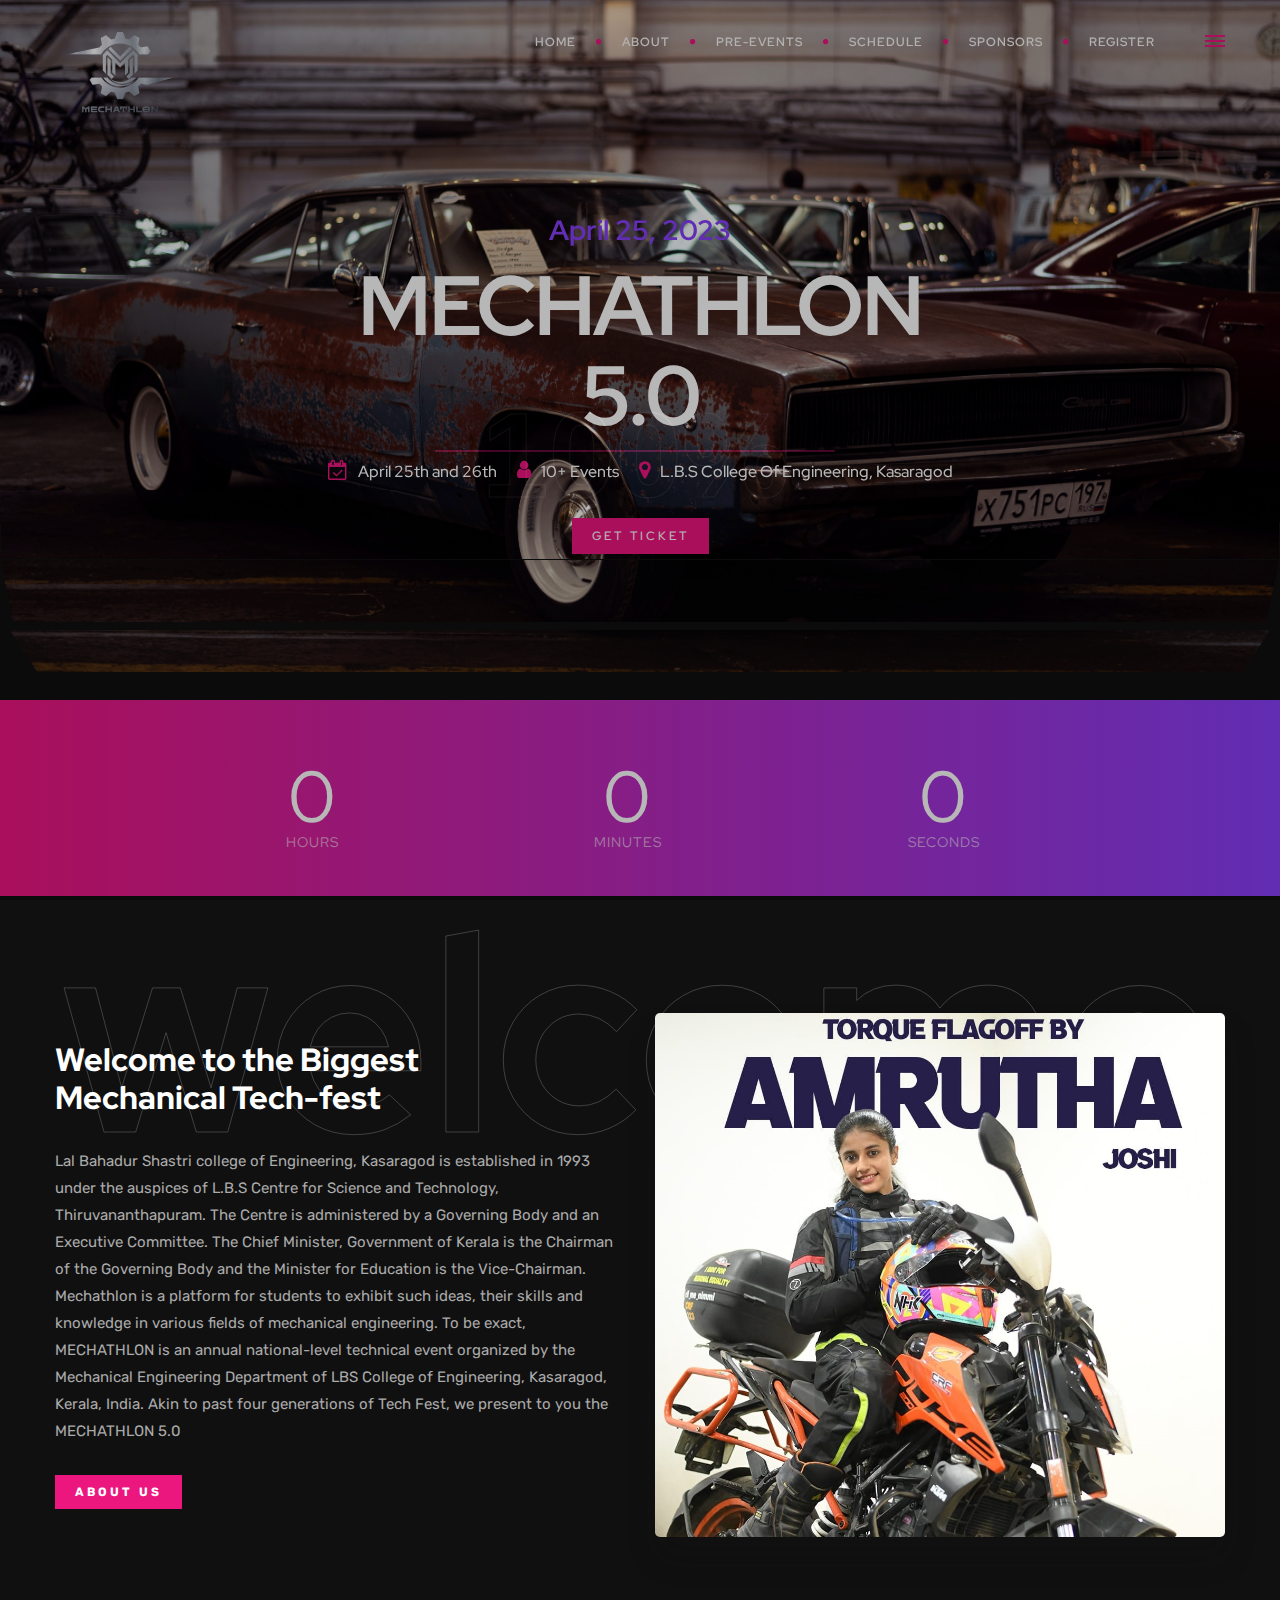
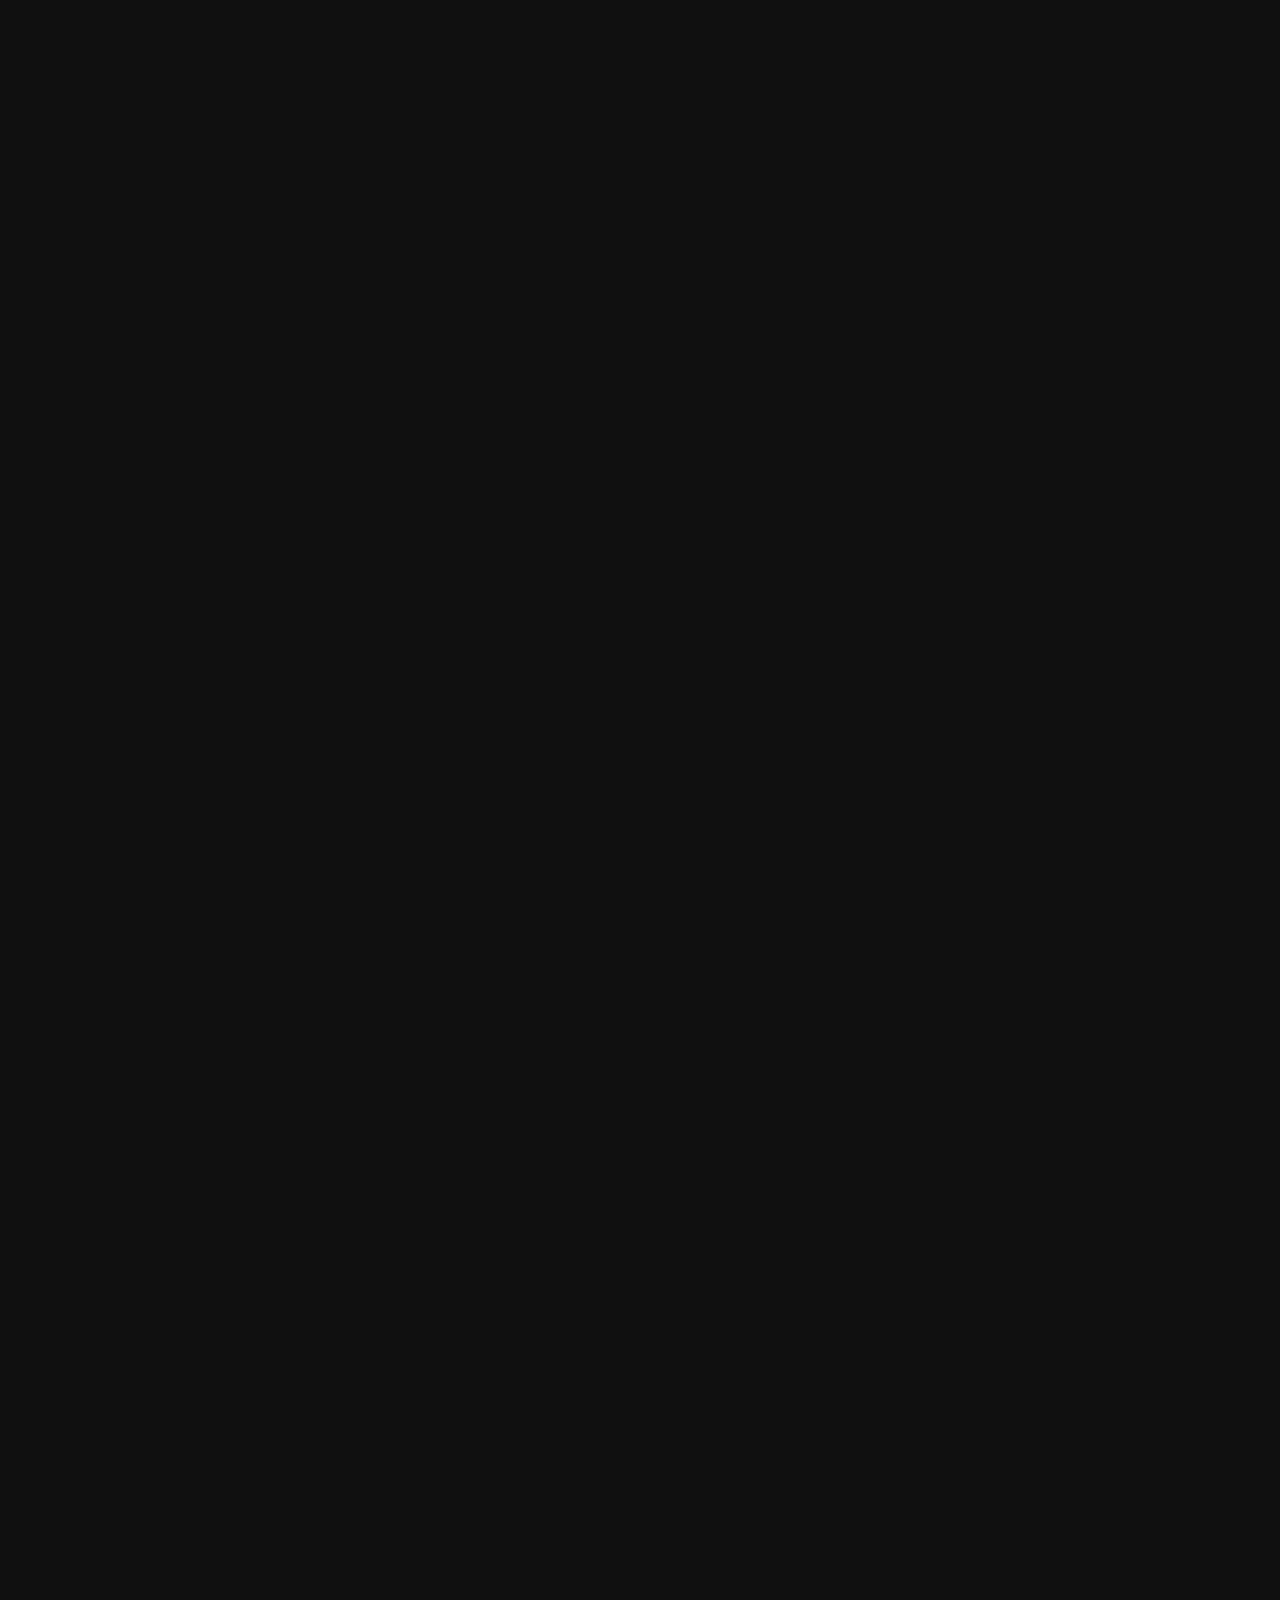
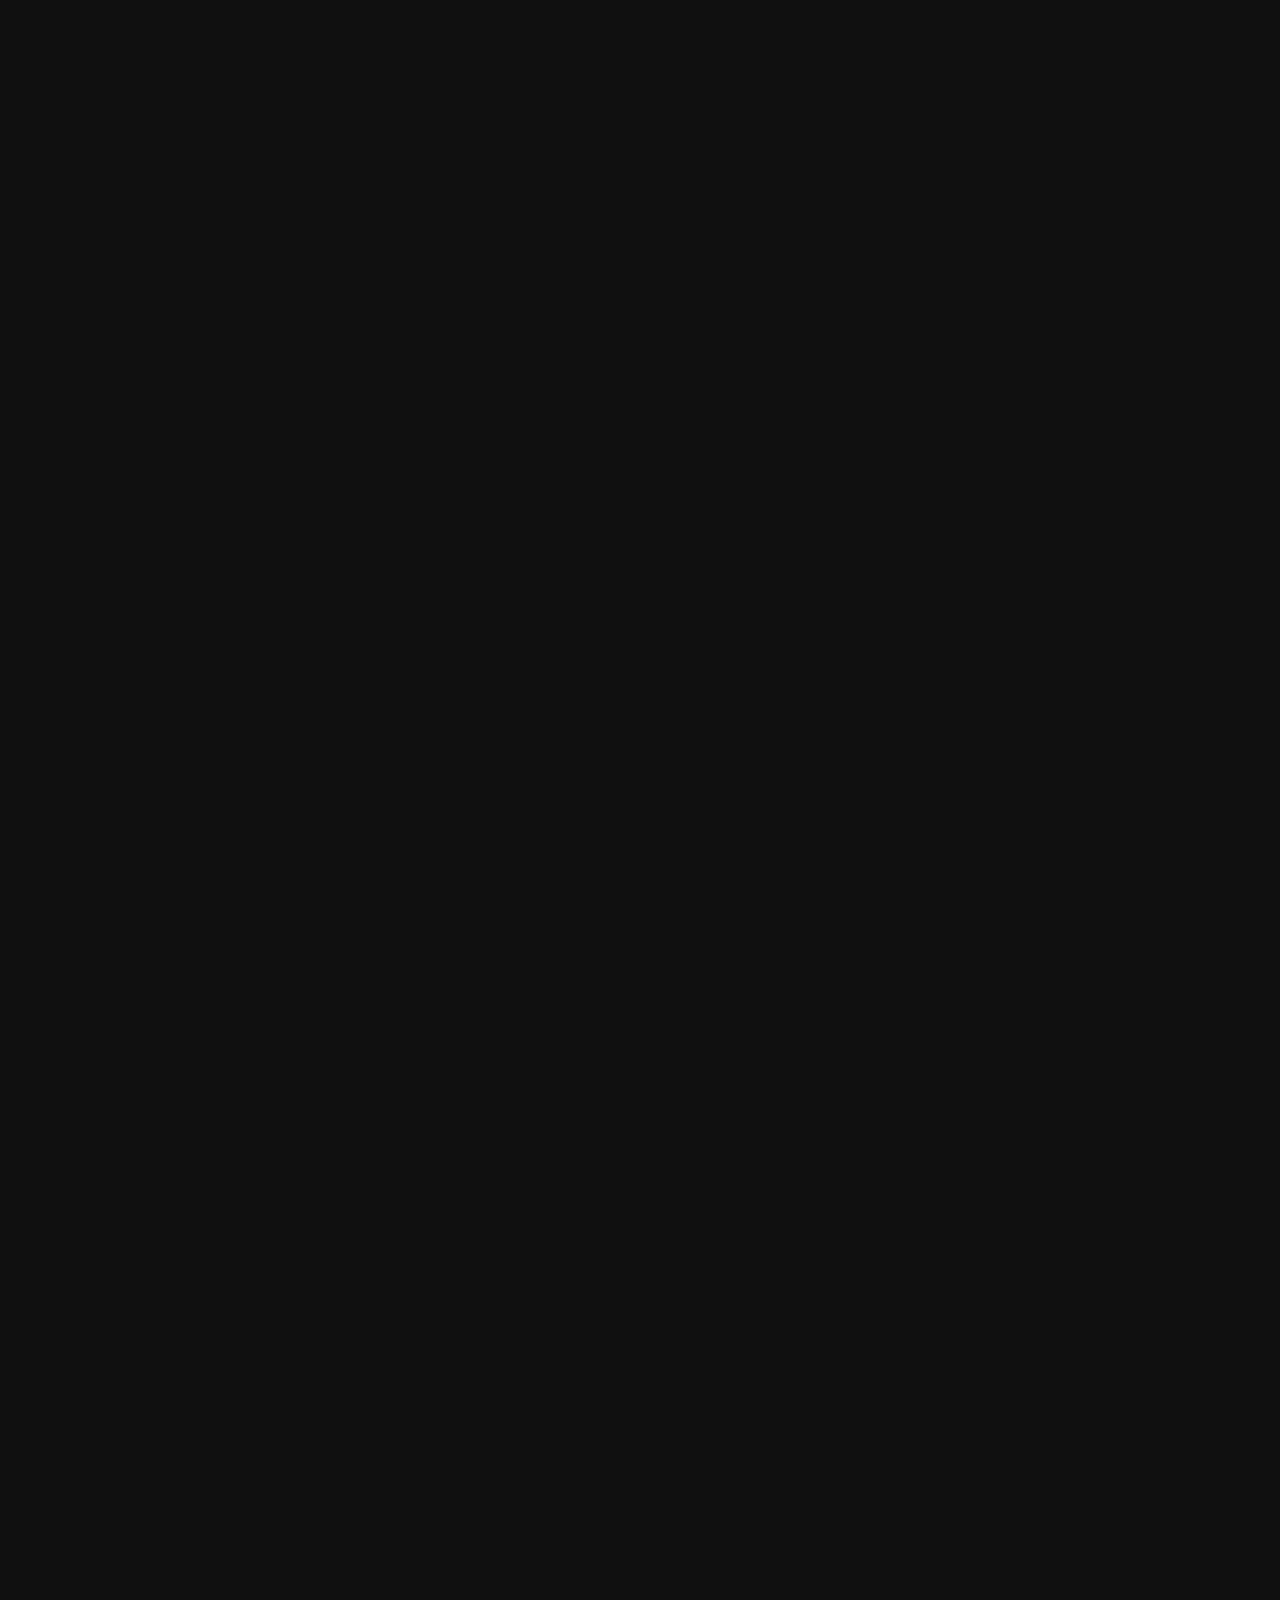
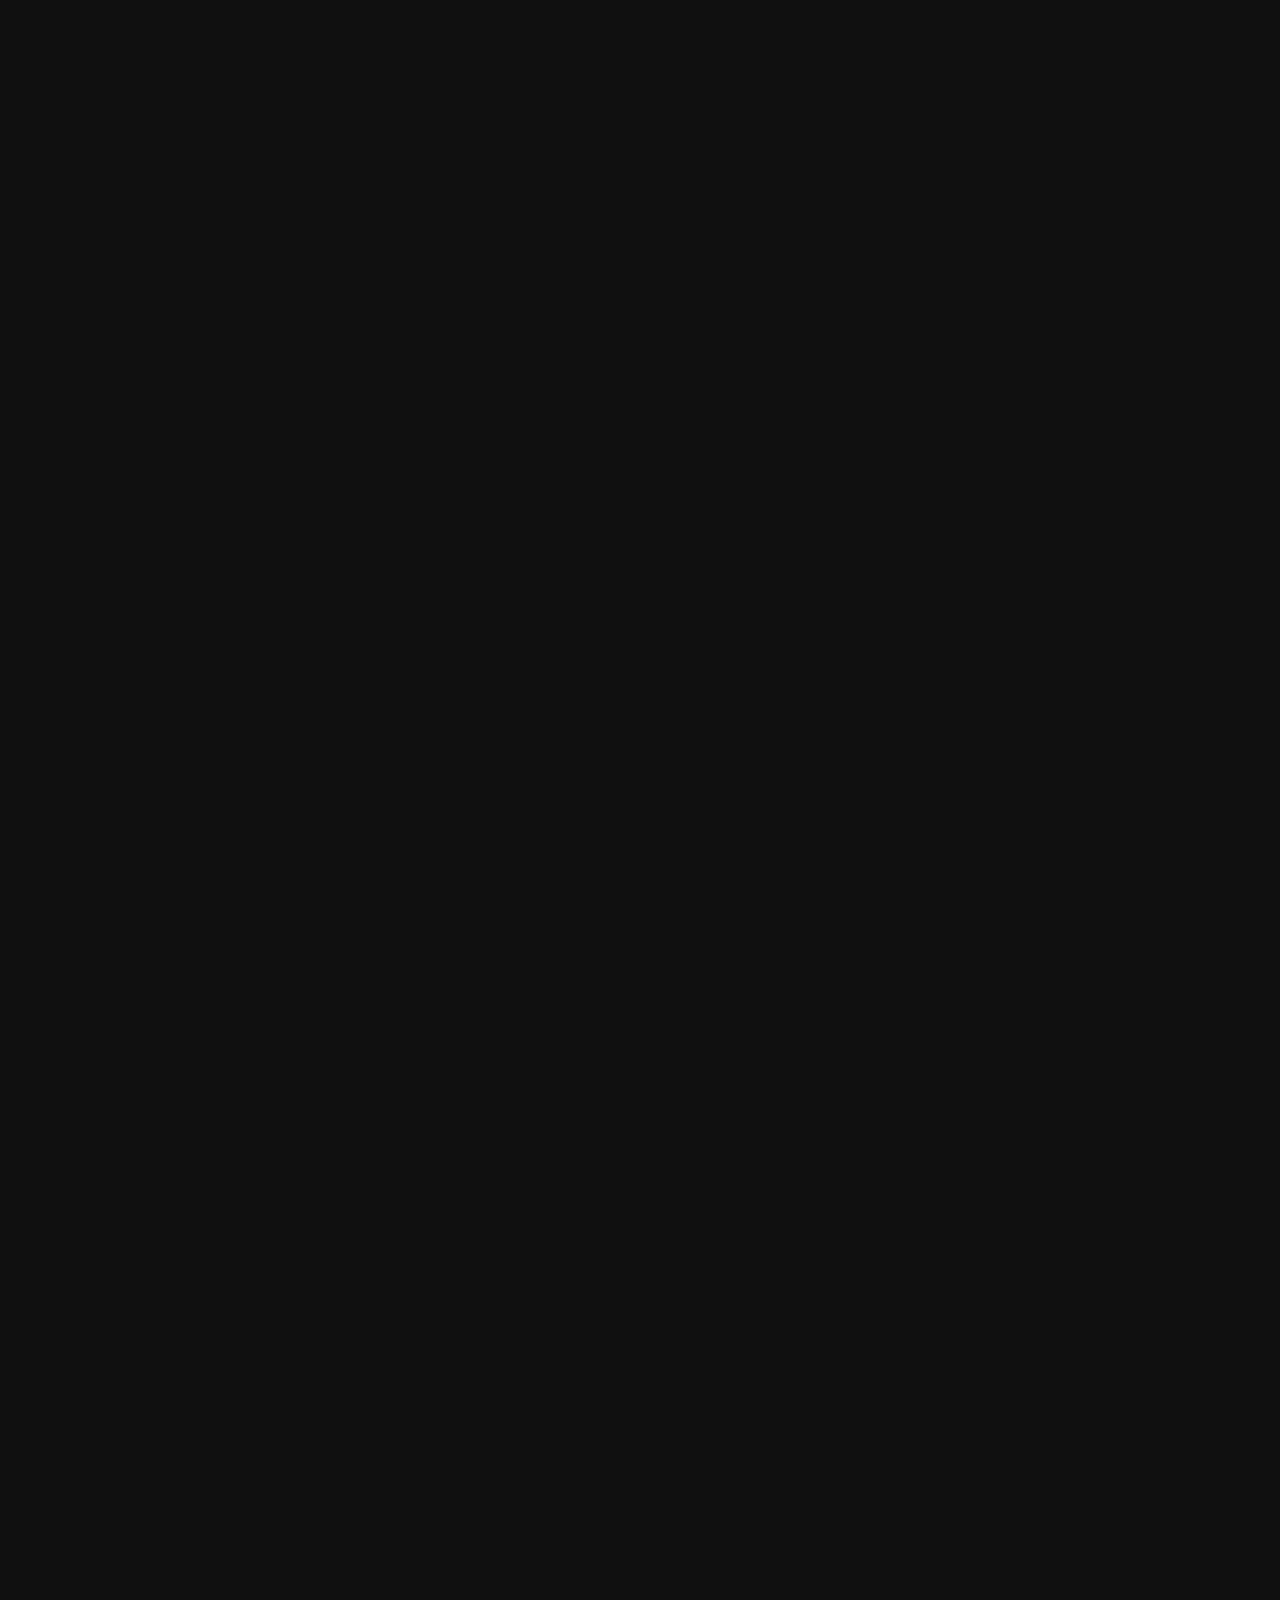
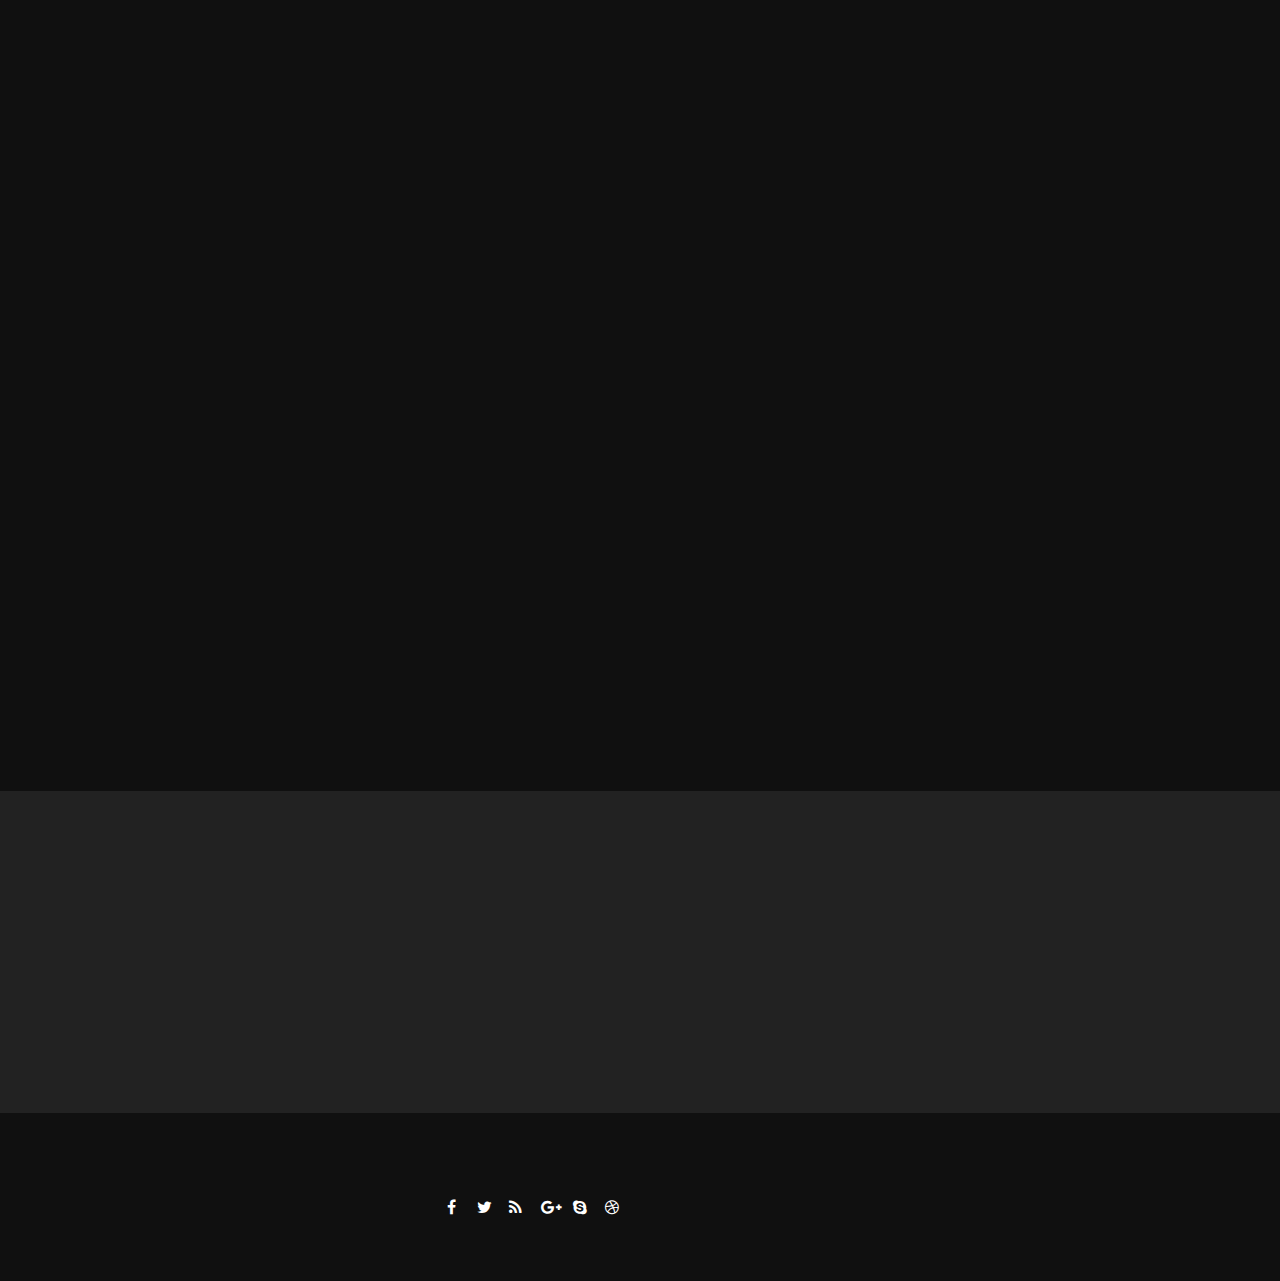
==== commit 11336ca8: "fic" ====
--- a/index.html
+++ b/index.html
@@ -84,7 +84,7 @@
                         <!-- logo begin -->
                         <div id="logo">
                             <a href="index.html">
-                                <img class="logo" src="images-event/logo.png" alt="" style="width: 100px;">
+                                <img class="logo" src="images-event/logo.png" alt="">
                             </a>
                         </div>
                         <!-- logo close -->
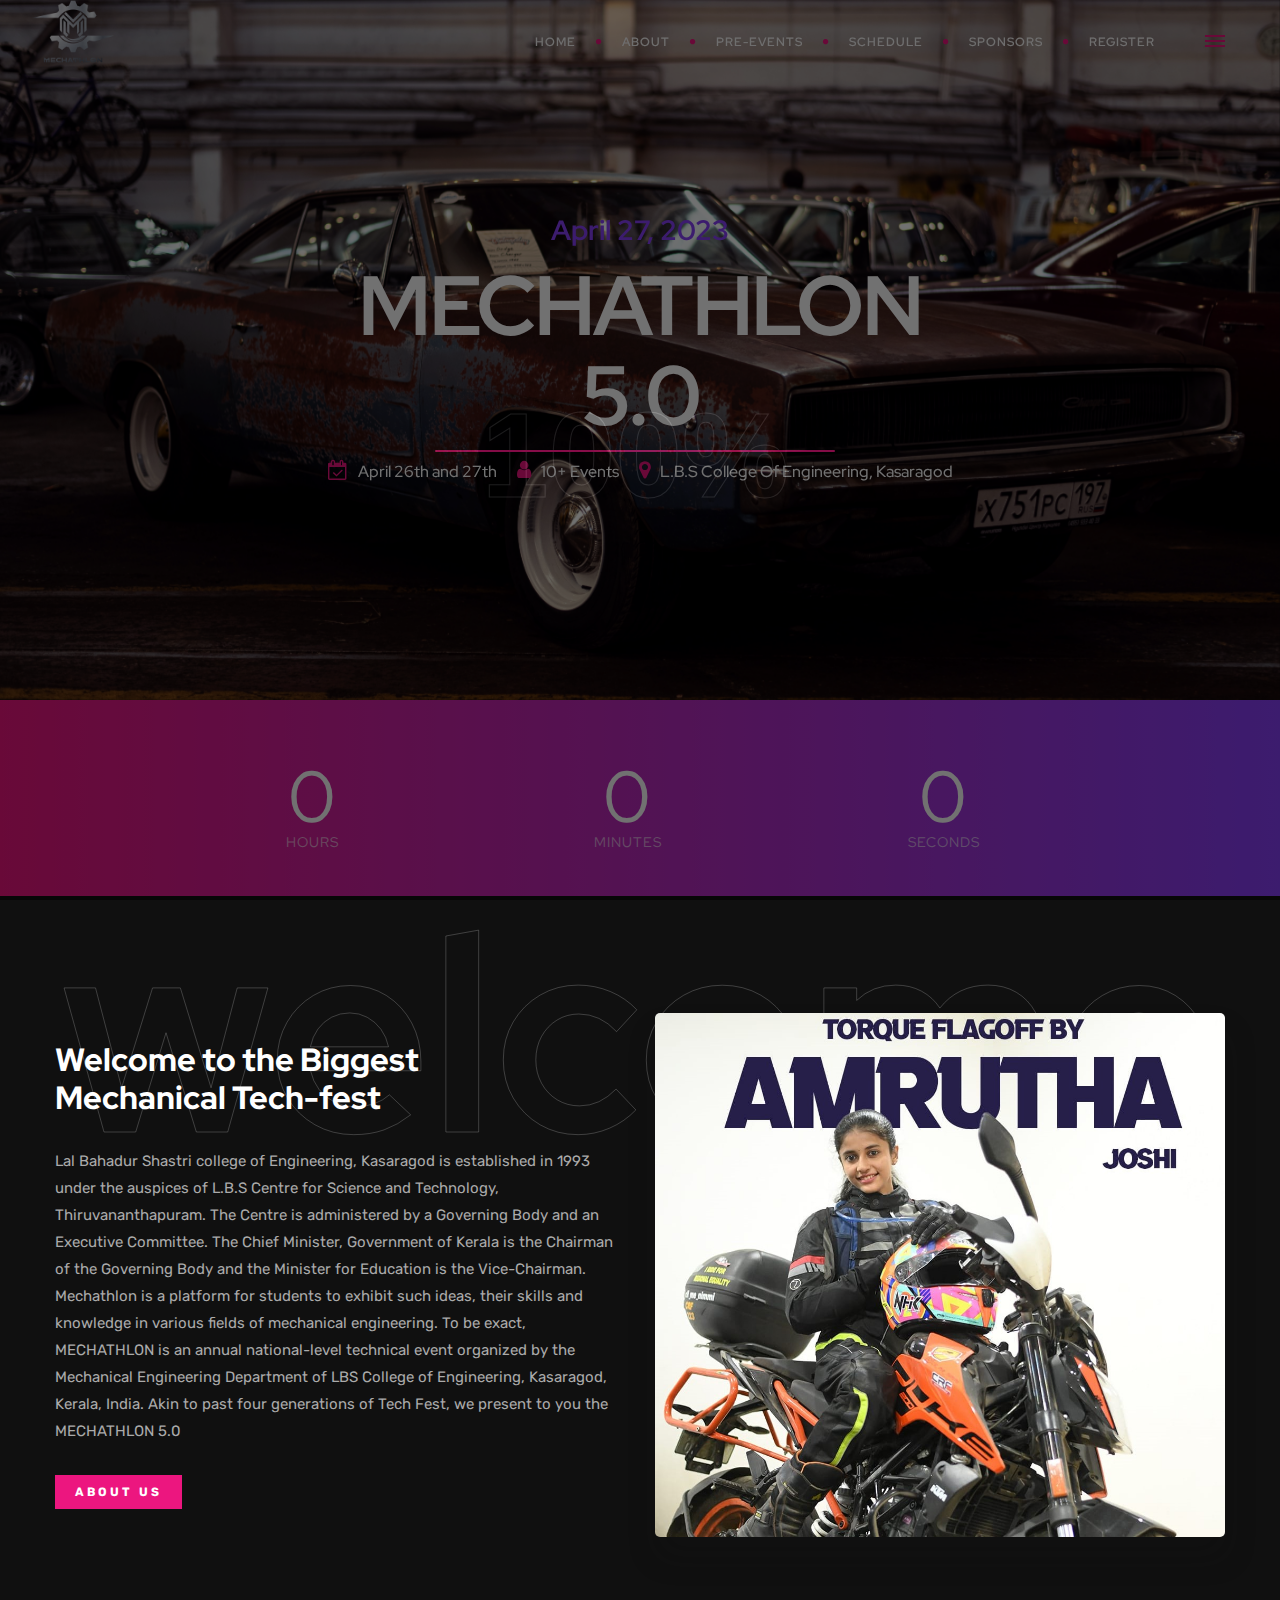
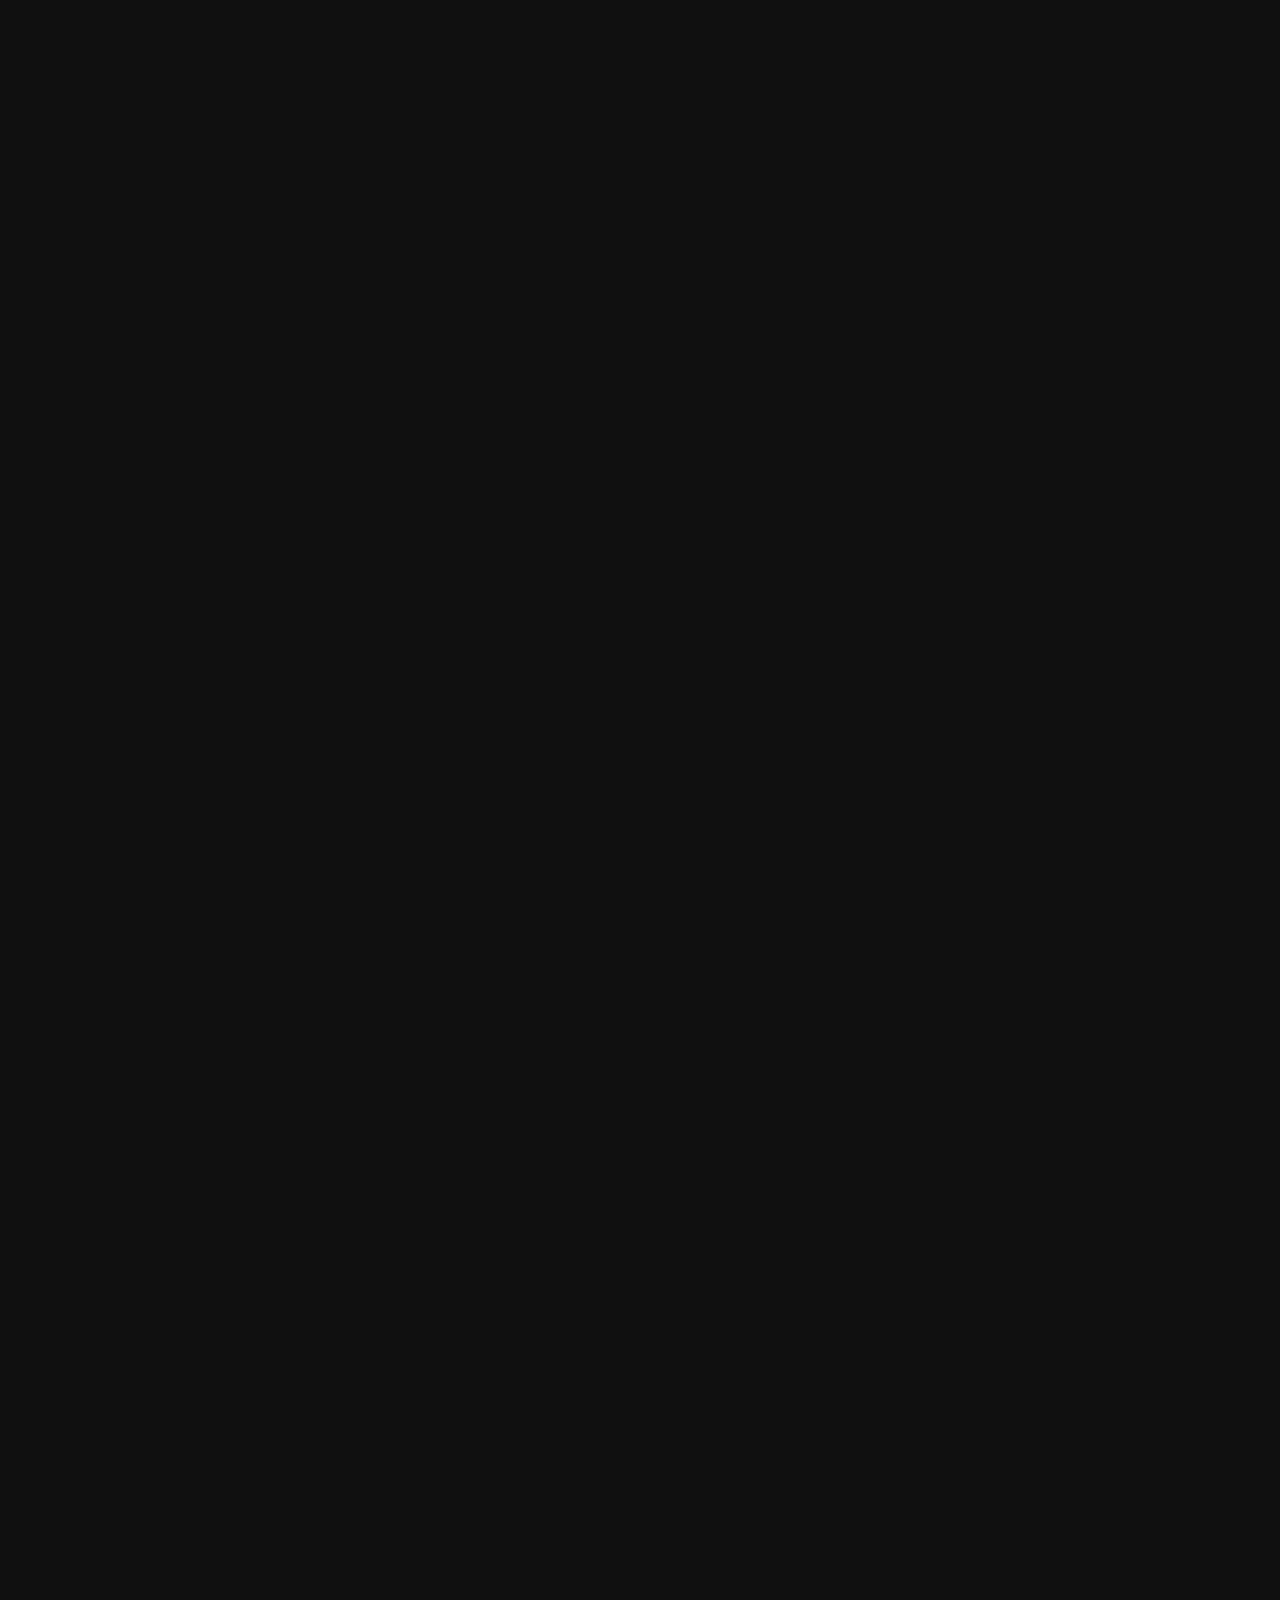
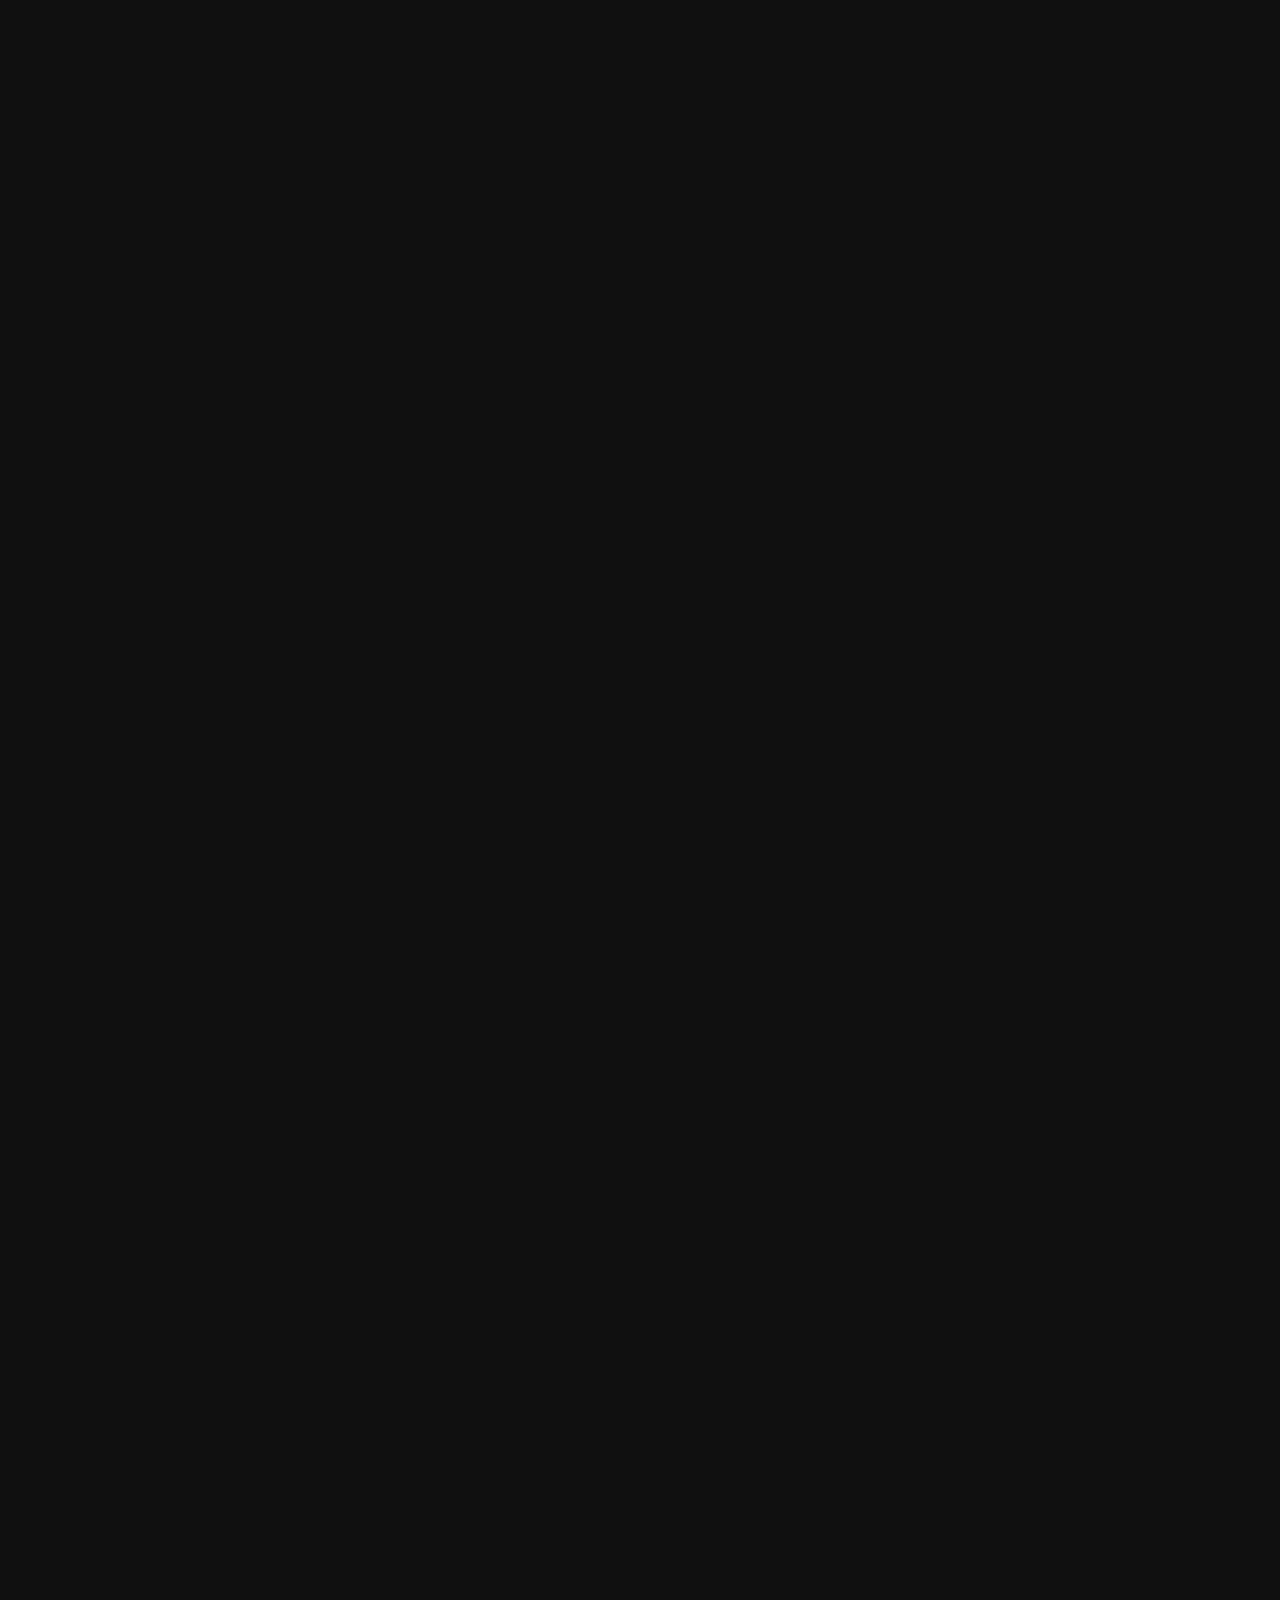
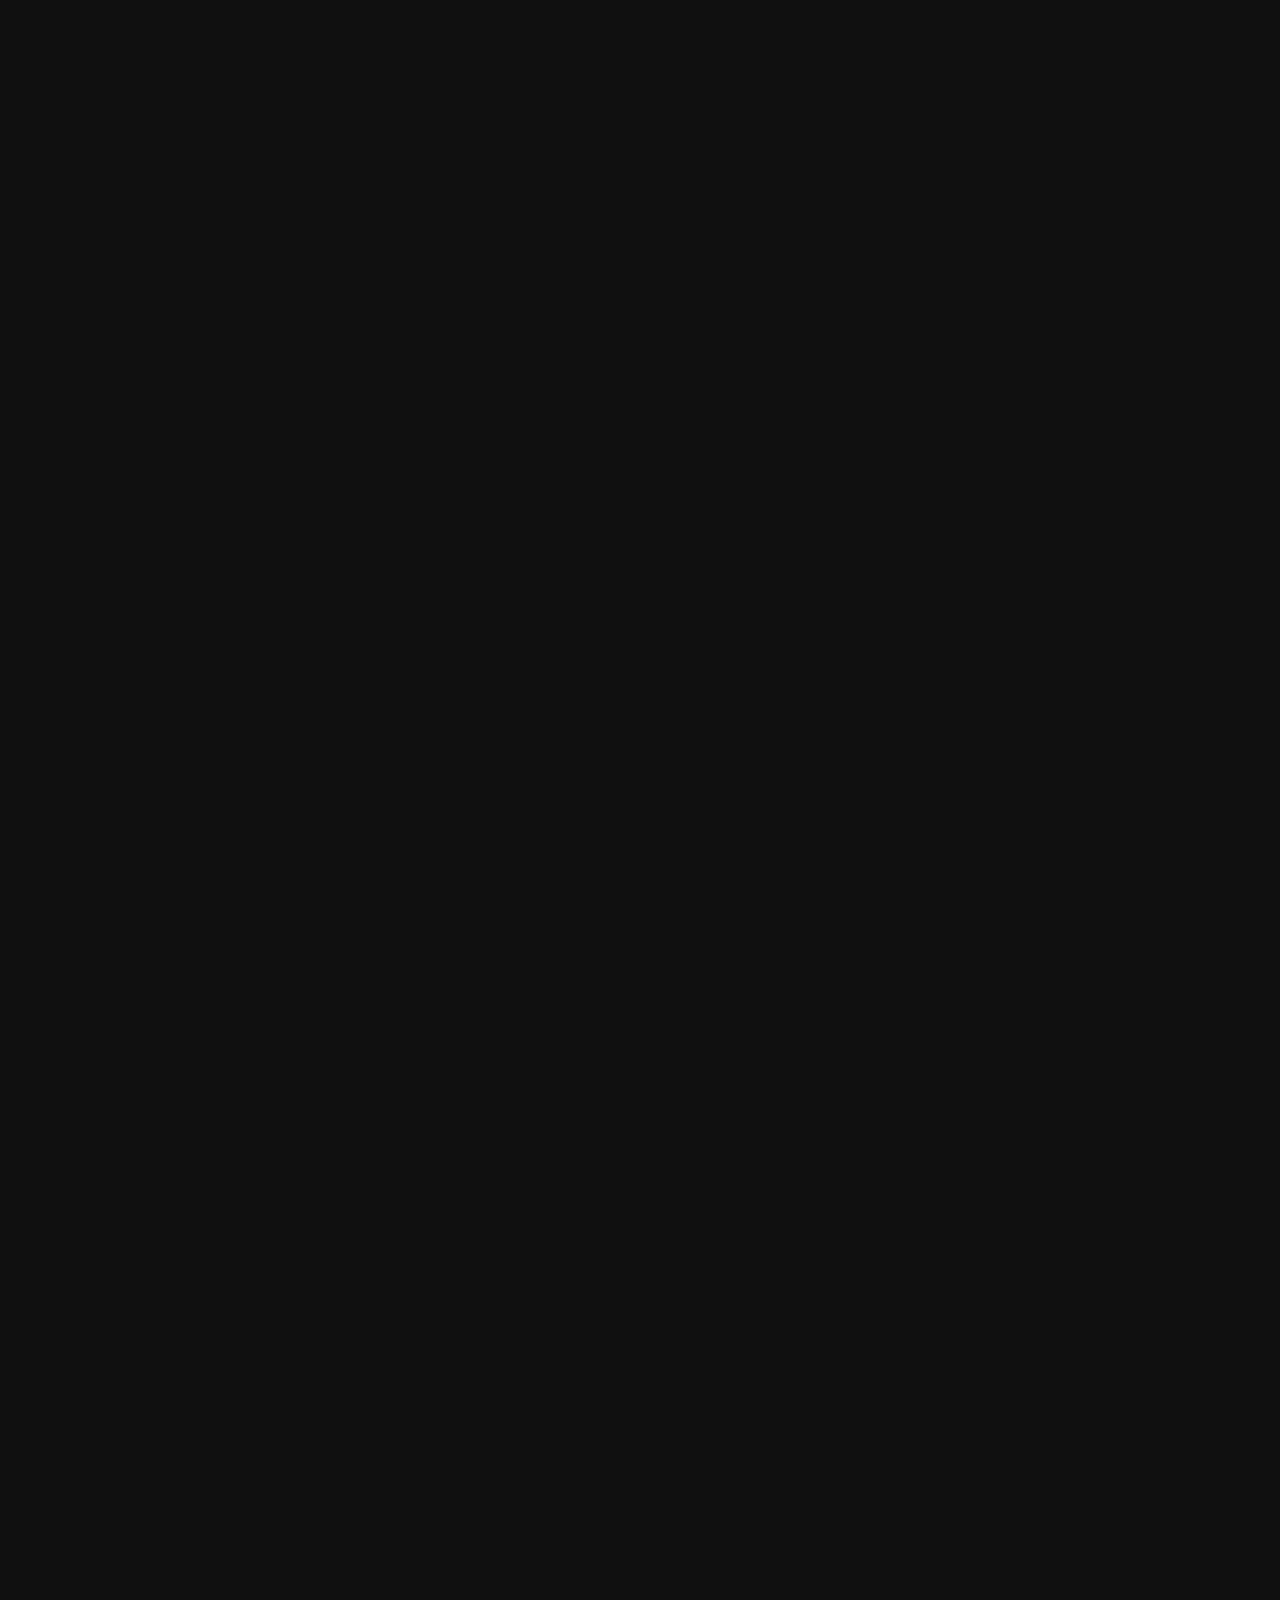
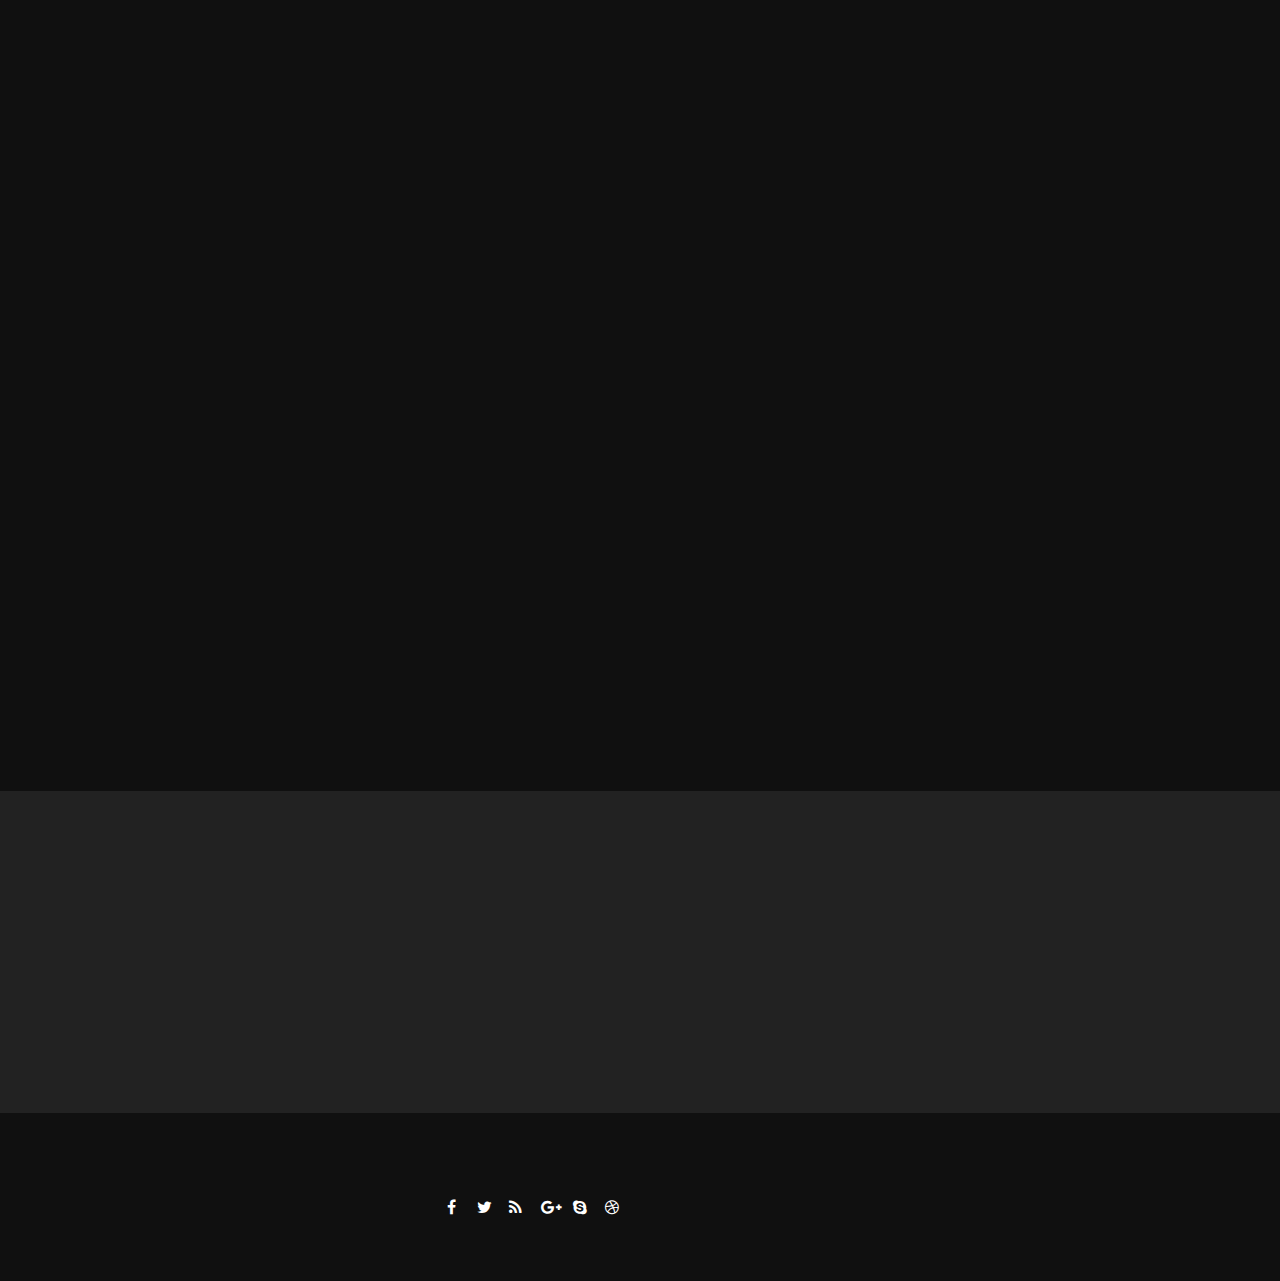
==== commit 5407c58a: "qq" ====
--- a/index.html
+++ b/index.html
@@ -62,15 +62,15 @@
                 <div class="container">
                     <div class="row">
                         <div class="col-md-12">
-                            <div class="column">Working Hours Monday - Friday <span class="id-color"><strong>08:00-16:00</strong></span></div>
-                            <div class="column">Toll Free <span class="id-color"><strong>1800.899.900</strong></span></div>
+                            <!-- <div class="column">Working Hours Monday - Friday <span class="id-color"><strong>08:00-16:00</strong></span></div>
+                            <div class="column">Toll Free <span class="id-color"><strong>1800.899.900</strong></span></div> -->
                             <!-- social icons -->
                             <div class="column social">
-                                <a href="#"><i class="fa fa-facebook"></i></a>
+                                <!-- <a href="#"><i class="fa fa-facebook"></i></a>
                                 <a href="#"><i class="fa fa-twitter"></i></a>
                                 <a href="#"><i class="fa fa-rss"></i></a>
                                 <a href="#"><i class="fa fa-google-plus"></i></a>
-                                <a href="#"><i class="fa fa-envelope-o"></i></a>
+                                <a href="#"><i class="fa fa-envelope-o"></i></a> -->
                             </div>
                             <!-- social icons close -->
                         </div>
@@ -84,7 +84,7 @@
                         <!-- logo begin -->
                         <div id="logo">
                             <a href="index.html">
-                                <img class="logo" src="images-event/logo.png" alt="">
+                                <img class="logo" src="images-event/logo.png" alt="" style="width: 100px; ">
                             </a>
                         </div>
                         <!-- logo close -->
@@ -167,7 +167,7 @@
                                 data-paddingbottom="[0,0,0,0]"
                                 data-paddingleft="[0,0,0,0]"
                             >
-                                <span class="id-color-2">April 25, 2023</span>
+                                <span class="id-color-2">April 27, 2023</span>
                             </div>
 							
                             <div
@@ -219,7 +219,7 @@
                                 
                                 <div class="spacer-single"></div>
                                     <div class="d-lg-flex justify-content-center sm-hide">
-                                        <div class="h6 padding10 pt0 pb0"><i class="i_h3 fa fa-calendar-check-o id-color"></i>April 25th and 26th</div>
+                                        <div class="h6 padding10 pt0 pb0"><i class="i_h3 fa fa-calendar-check-o id-color"></i>April 26th and 27th</div>
                                         <div class="h6 padding10 pt0 pb0"><i class="i_h3 fa fa-user id-color"></i>10+ Events</div>
                                         <div class="h6 padding10 pt0 pb0"><i class="i_h3 fa fa-map-marker id-color"></i>L.B.S College Of Engineering, Kasaragod</div>
                                     </div>
@@ -248,7 +248,7 @@
                                 data-paddingbottom="[12,12,12,12]"
                                 data-paddingleft="[20,20,20,20]"
                             >
-                                <a href="#section-ticket" class="btn-custom text-white scroll-to">Get Ticket</a>
+                                <!-- <a href="#section-ticket" class="btn-custom text-white scroll-to">Get Ticket</a> -->
                             </div>
 							
 							<div
@@ -454,17 +454,16 @@
 									<img src="images-event/team/1.jpg" class="img-responsive" alt="" />
 								</div>
 								<div class="team-desc">
-									<h3>John Smith</h3>
-									<p class="lead">Expert Designer</p>
+									<h3>E-Football Tournament</h3>
+									<p class="lead"></p>
 									<div class="small-border"></div>
-									<p>Duis aute irure dolor in reprehenderit in voluptate velit esse cillum dolore eu fugiat.</p>
-
-									<div class="social">
-										<a href="#"><i class="fa fa-facebook fa-lg"></i></a>
-										<a href="#"><i class="fa fa-twitter fa-lg"></i></a>
-										<a href="#"><i class="fa fa-google-plus fa-lg"></i></a>
-										<a href="#"><i class="fa fa-skype fa-lg"></i></a>
-									</div>
+									<p>Tune up your strategy, sharpen your skills and gear up cause
+                                        MECHATHLON presents 
+                                        the ultimate gaming showdown with the eFootball tournament! 
+                                        Bring your A-game and dominate the virtual pitch as you battle it out with the fiercest opponents. 
+                                        Unleash your inner champion and join the electrifying eFootball tournament.
+                                        </p>
+
 								</div>
 							</div>
 							<!-- team close -->
@@ -477,17 +476,18 @@
 									<img src="images-event/team/2.jpg" class="img-responsive" alt="" />
 								</div>
 								<div class="team-desc">
-									<h3>Michael Dennis</h3>
-									<p class="lead">Expert Designer</p>
+									<h3>Rally Fury</h3>
+									<p class="lead">Extreme racing tournament</p>
 									<div class="small-border"></div>
-									<p>Duis aute irure dolor in reprehenderit in voluptate velit esse cillum dolore eu fugiat.</p>
-
-									<div class="social">
+									<p>MECHATHLON presents rally fury the sensational mobile server game. Show case your best driving skills, let the adrenaline rush begin !
+                                    </p>
+
+									<!-- <div class="social">
 										<a href="#"><i class="fa fa-facebook fa-lg"></i></a>
 										<a href="#"><i class="fa fa-twitter fa-lg"></i></a>
 										<a href="#"><i class="fa fa-google-plus fa-lg"></i></a>
 										<a href="#"><i class="fa fa-skype fa-lg"></i></a>
-									</div>
+									</div> -->
 								</div>
 							</div>
 							<!-- team close -->
@@ -500,17 +500,19 @@
 									<img src="images-event/team/3.jpg" class="img-responsive" alt="" />
 								</div>
 								<div class="team-desc">
-									<h3>Sarah Michelle</h3>
-									<p class="lead">Expert Designer</p>
+									<h3>VolleyBall Tournament</h3>
+									<p class="lead"></p>
 									<div class="small-border"></div>
-									<p>Duis aute irure dolor in reprehenderit in voluptate velit esse cillum dolore eu fugiat.</p>
-
-									<div class="social">
+									<p>Are you ready to bump, set, and spike your way to victory?! Get ready to show off your volleyball skills and teamwork at our upcoming tournament. 
+                                        With a focus on camaraderie and competition, this event is the perfect opportunity to bring your best game and work together to dominate the court. So rally your team and join us for an unforgettable day of fun, challenges, and prizes. See you there!"
+                                        </p>
+
+									<!-- <div class="social">
 										<a href="#"><i class="fa fa-facebook fa-lg"></i></a>
 										<a href="#"><i class="fa fa-twitter fa-lg"></i></a>
 										<a href="#"><i class="fa fa-google-plus fa-lg"></i></a>
 										<a href="#"><i class="fa fa-skype fa-lg"></i></a>
-									</div>
+									</div> -->
 								</div>
 							</div>
 							<!-- team close -->
@@ -523,17 +525,14 @@
 									<img src="images-event/team/4.jpg" class="img-responsive" alt="" />
 								</div>
 								<div class="team-desc">
-									<h3>Sarah Michelle</h3>
-									<p class="lead">Expert Designer</p>
+									<h3>Gully Cricket</h3>
+									<p class="lead">Cricket Tournament</p>
 									<div class="small-border"></div>
-									<p>Duis aute irure dolor in reprehenderit in voluptate velit esse cillum dolore eu fugiat.</p>
-
-									<div class="social">
-										<a href="#"><i class="fa fa-facebook fa-lg"></i></a>
-										<a href="#"><i class="fa fa-twitter fa-lg"></i></a>
-										<a href="#"><i class="fa fa-google-plus fa-lg"></i></a>
-										<a href="#"><i class="fa fa-skype fa-lg"></i></a>
-									</div>
+									<p>Hey, girls and boys out there, Gear Up for the Ultimate Gully Showdown: Join Us on April 24 for Cricket Madness! 🏏
+                                        MIXED TEAMS ARE HIGHLY RECOMMENDED.
+                                        </p>
+
+									
 								</div>
 							</div>
 							<!-- team close -->
@@ -546,17 +545,19 @@
 									<img src="images-event/team/13.jpg" class="img-responsive" alt="" />
 								</div>
 								<div class="team-desc">
-									<h3>Sarah Michelle</h3>
-									<p class="lead">Expert Designer</p>
+									<h3>Career Guidance in Design Engineering </h3>
+									<p class="lead">Webinar</p>
 									<div class="small-border"></div>
-									<p>Duis aute irure dolor in reprehenderit in voluptate velit esse cillum dolore eu fugiat.</p>
-
-									<div class="social">
-										<a href="#"><i class="fa fa-facebook fa-lg"></i></a>
-										<a href="#"><i class="fa fa-twitter fa-lg"></i></a>
-										<a href="#"><i class="fa fa-google-plus fa-lg"></i></a>
-										<a href="#"><i class="fa fa-skype fa-lg"></i></a>
-									</div>
+									<p>"Design is not just what it looks like and feels like. Design is how it works." - Steve Jobs
+
+                                        Join us today in charting your course: Navigating the Exciting World of Development and Design Engineering Careers
+                                        
+                                        Career guidance webinar Time:
+                                        22nd April 2023 at 7pm
+                                        Mode of webinar:Google Meet
+                                        .</p>
+
+									
 								</div>
 							</div>
 							<!-- team close -->
@@ -569,17 +570,12 @@
 									<img src="images-event/team/12.jpg" class="img-responsive" alt="" />
 								</div>
 								<div class="team-desc">
-									<h3>Sarah Michelle</h3>
-									<p class="lead">Expert Designer</p>
+									<h3>Dream 11</h3>
+									<p class="lead">Contest</p>
 									<div class="small-border"></div>
-									<p>Duis aute irure dolor in reprehenderit in voluptate velit esse cillum dolore eu fugiat.</p>
-
-									<div class="social">
-										<a href="#"><i class="fa fa-facebook fa-lg"></i></a>
-										<a href="#"><i class="fa fa-twitter fa-lg"></i></a>
-										<a href="#"><i class="fa fa-google-plus fa-lg"></i></a>
-										<a href="#"><i class="fa fa-skype fa-lg"></i></a>
-									</div>
+									<p>Join the ultimate battle for glory with Dream 11 - the fantasy platform of champions!,Win the pool with your dream team for CSK Vs SRH IPL match  🏏 On 21st April
+
+                                    </p>							
 								</div>
 							</div>
 							<!-- team close -->
@@ -592,17 +588,15 @@
 									<img src="images-event/team/11.jpg" class="img-responsive" alt="" />
 								</div>
 								<div class="team-desc">
-									<h3>Katty Wilson</h3>
-									<p class="lead">Expert Designer</p>
+									<h3>Push-up Challenge</h3>
+									<p class="lead"></p>
 									<div class="small-border"></div>
-									<p>Duis aute irure dolor in reprehenderit in voluptate velit esse cillum dolore eu fugiat.</p>
-
-									<div class="social">
-										<a href="#"><i class="fa fa-facebook fa-lg"></i></a>
-										<a href="#"><i class="fa fa-twitter fa-lg"></i></a>
-										<a href="#"><i class="fa fa-google-plus fa-lg"></i></a>
-										<a href="#"><i class="fa fa-skype fa-lg"></i></a>
-									</div>
+									<p>23 24 25 
+                                        What you can do more?
+                                        Well, here is a chance to flex your core
+                                        Complete with other and beat them up
+                                        Let's see how well can you do your Push-up
+                                        </p>							
 								</div>
 							</div>
 							<!-- team close -->
--- a/css/style.css
+++ b/css/style.css
@@ -195,6 +195,8 @@
 	display: table;
 	height: 80px;
 	float: left;
+	margin-left: -2rem;
+	margin-top: -1.5rem;
 	-webkit-transition: all 0.3s;
 	-moz-transition: all 0.3s;
 	-ms-transition: all 0.3s;
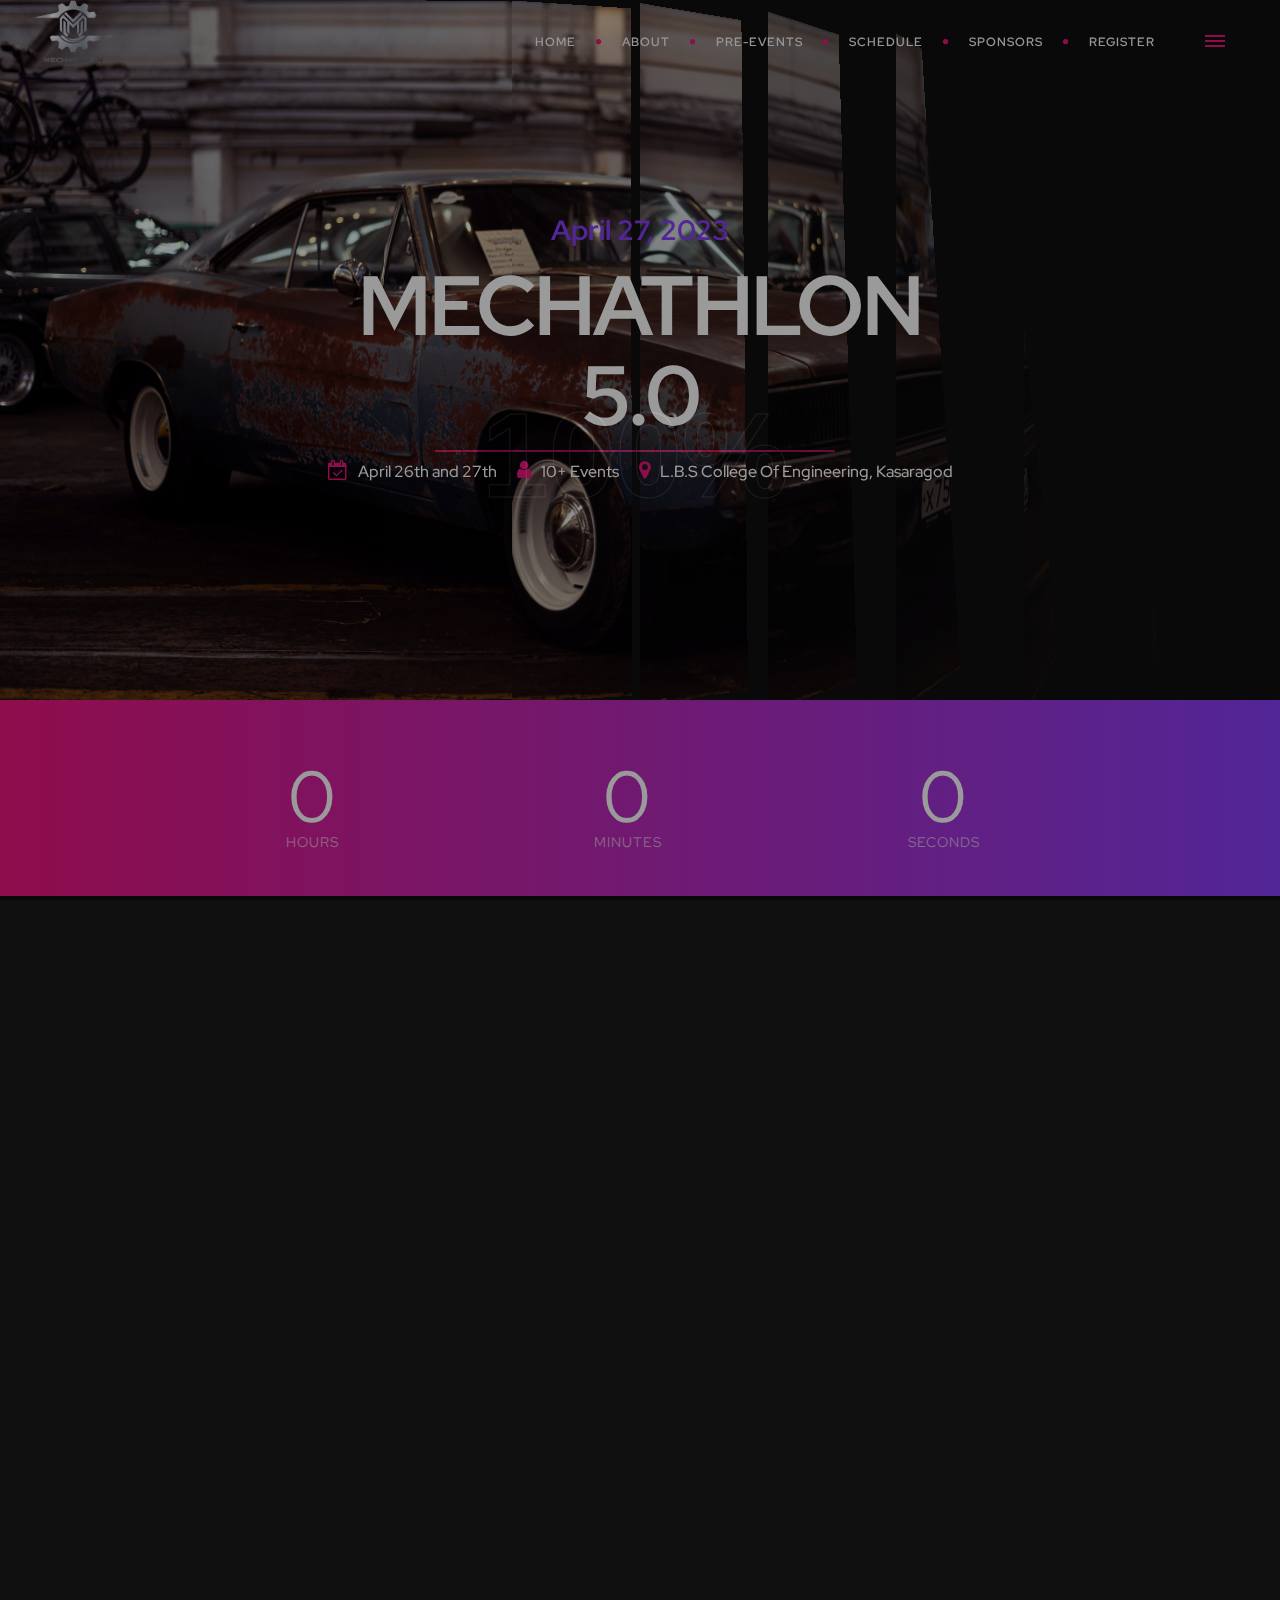
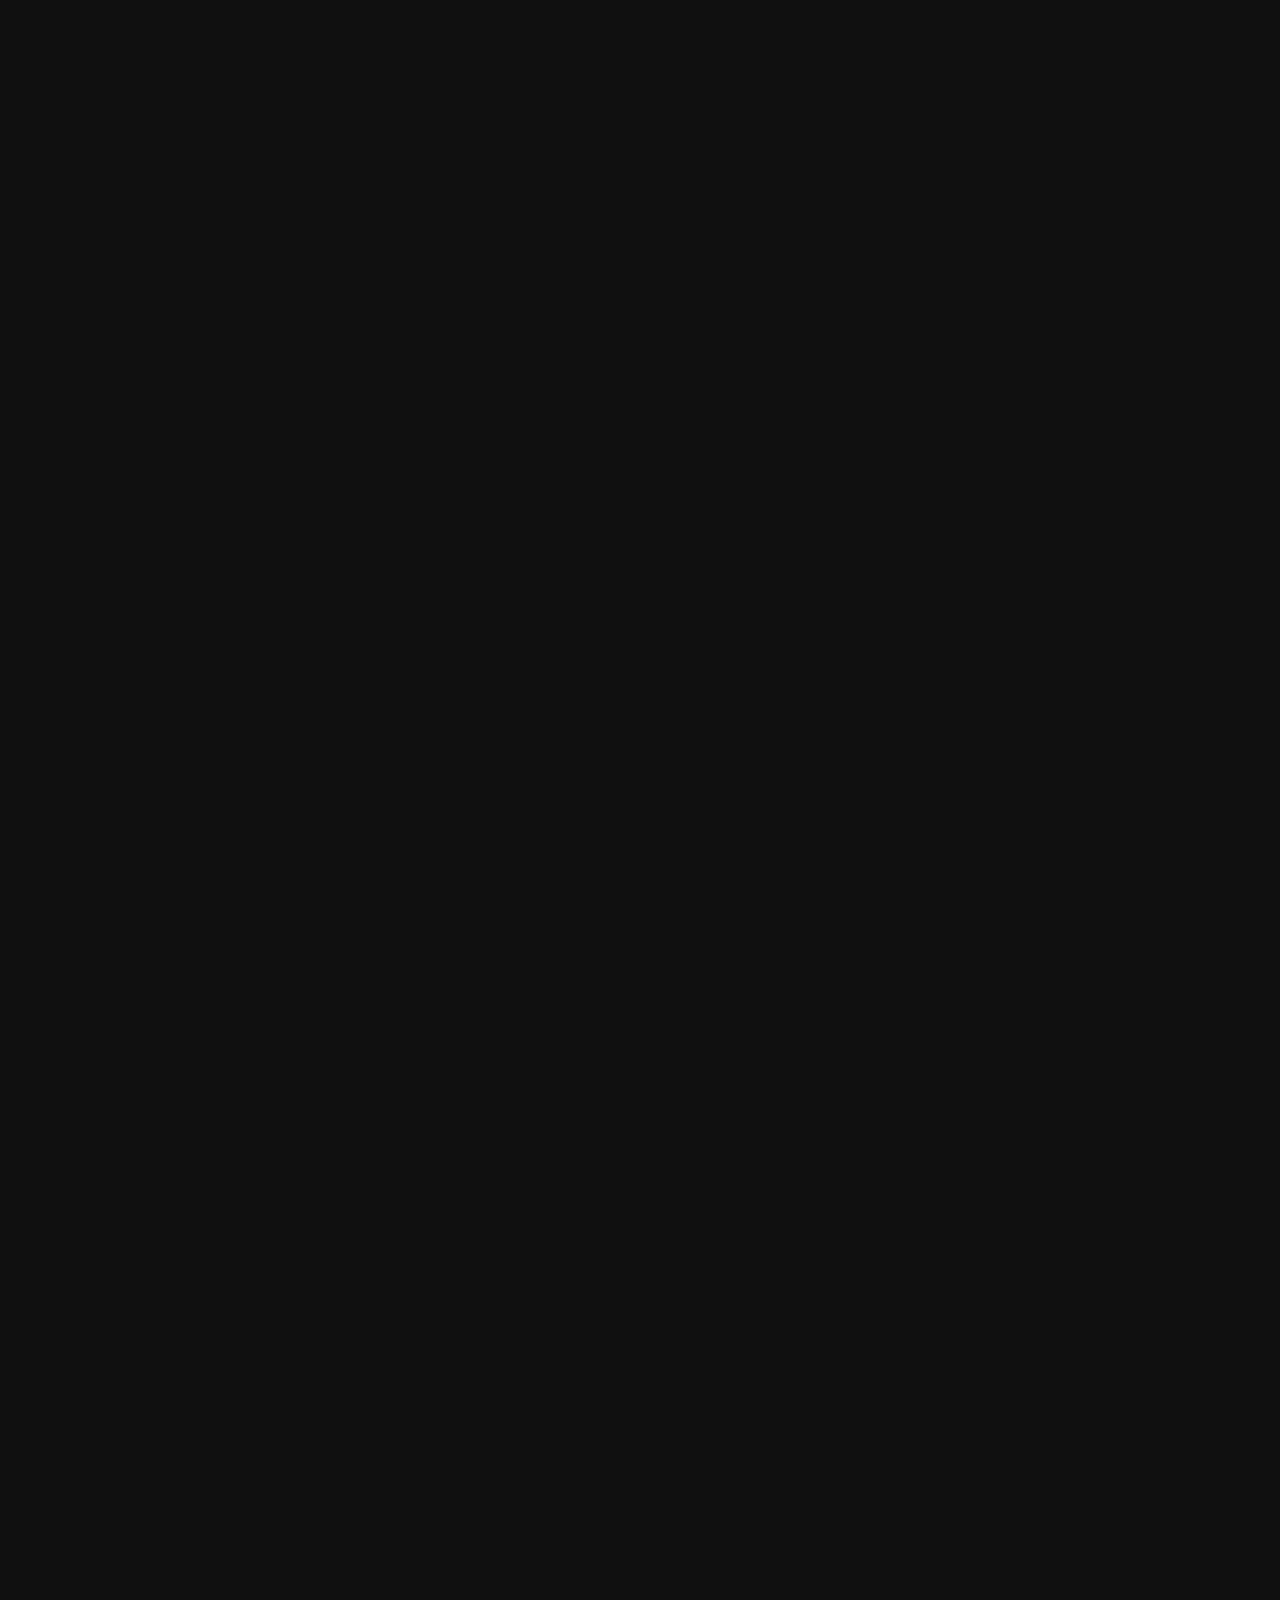
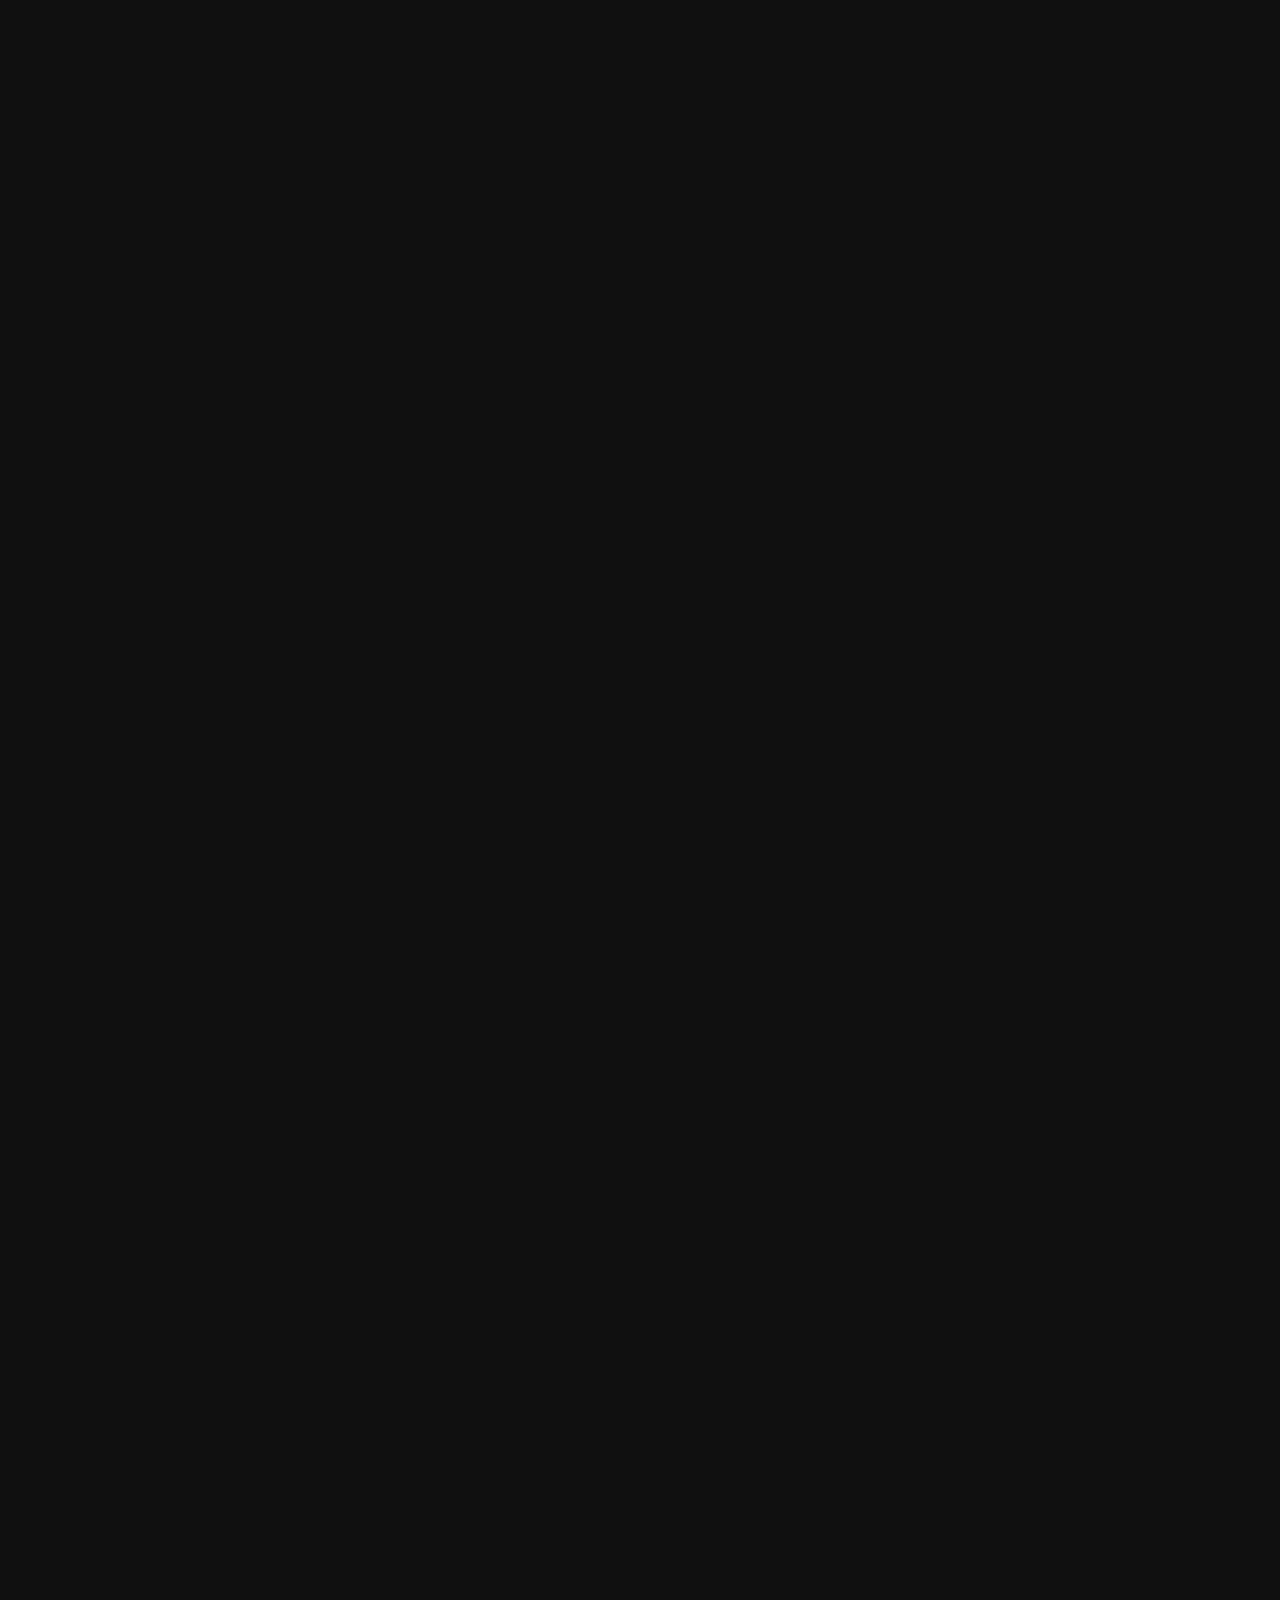
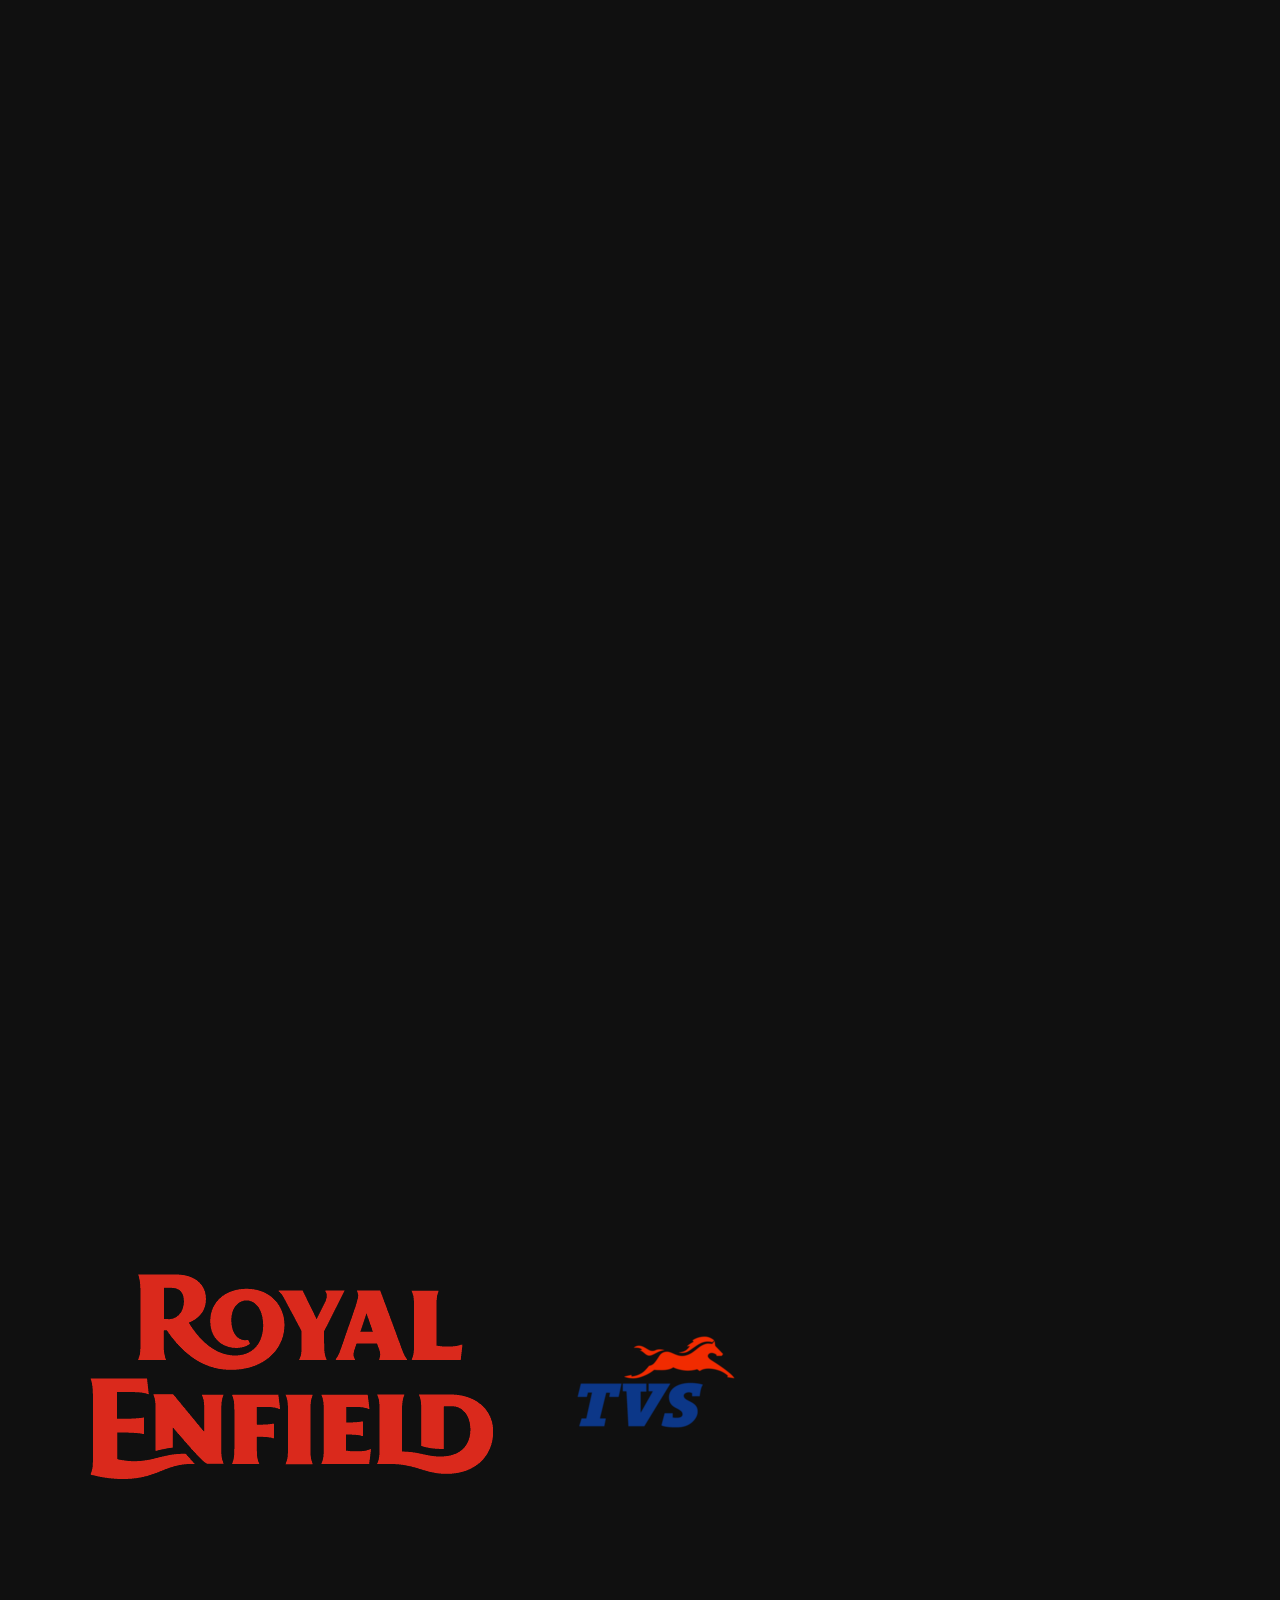
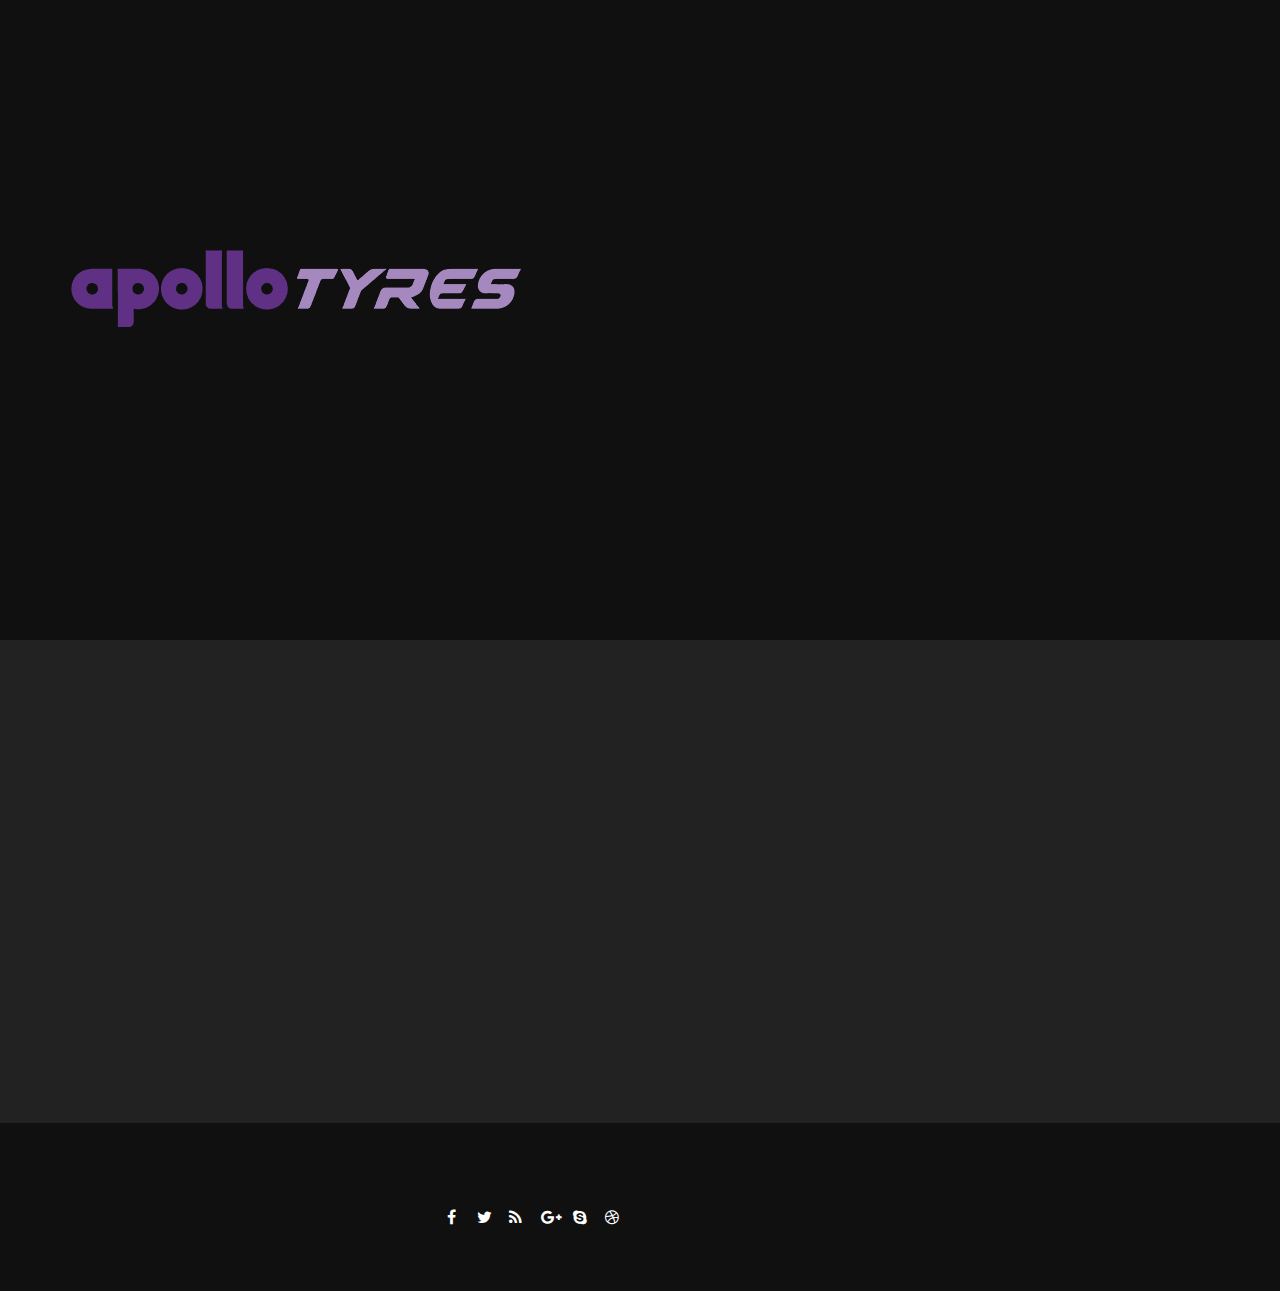
==== commit 26d82e9e: "aq" ====
--- a/index.html
+++ b/index.html
@@ -692,20 +692,86 @@
 							<!-- team member -->
 							<div class="de-team-list">
 								<div class="team-pic">
-									<img src="images-event/team/10.jpg" class="img-responsive" alt="" />
+									<img src="images-event/team/8.jpg" class="img-responsive" alt="" />
 								</div>
 								<div class="team-desc">
-									<h3>MECHATRONICS</h3>
-									<p class="lead">Workshop</p>
+									<h3>OORALI Band</h3>
+									<p class="lead">Music Concert</p>
 									<div class="small-border"></div>
-									<p>Duis aute irure dolor in reprehenderit in voluptate velit esse cillum dolore eu fugiat.</p>
-
+									<p>Get ready to be transported to another dimension cause Oorali Music Band
+                                        is here with an Elite music program that will have you singing, dancing, and
+                                        feeling alive. Oorali is the voice of changing times, culture, destruction of the
+                                        environment, and attacks on human rights. They are highly acclaimed for
+                                        their melodious voice, which makes you dance uninhibitedly in the concert.
+                                        The band brings together a blend of actors, musicians, writers, and visual art-
+                                        ists to create unique experiences. Don't miss a beat! Join us for a musical ex-
+                                        
+                                        travaganza with "Oorali Express" that will leave you with memories to last a
+                                        
+                                        lifetime!</p>
+
+									<div class="social">
+										<a href="#"><i class="fa fa-instagram fa-lg"></i></a>
+										<a href="#"><i class="fa fa-youtube fa-lg"></i></a>
+										<a href="#"><i class="fa fa-facebook fa-lg"></i></a>
+									</div>
+								</div>
+							</div>
+                            
+							<!-- team close -->
+						</div>
+						<div class="col-xl-3 col-lg-4 col-sm-6 mb30 wow fadeInUp">
+							<!-- team member -->
+							<div class="de-team-list">
+								<div class="team-pic">
+									<img src="images-event/team/17.jpg" class="img-responsive" alt="" />
+								</div>
+								<div class="team-desc">
+									<h3>Bike-Stunding</h3>
+									<p class="lead">Team DBZ</p>
+									<div class="small-border"></div>
+									<p>Team DBZ, highly popular and very active professional freestyle motorcycle stunt-riding team in India known for its thrilling performances and jaw-dropping stunts.
+                                        They have made presence in the heart of people with their dynamic and highly skilled stunts and have made a significant impact in the world of freestyle motorcycle riding in India.
+                                        
+                                        Mark your calendars for April 27th at 3 pm and prepare to be amazed by the DBZ team's performance.
+                                        
+
+                                        </p>
+
+                                        <div class="social">
+                                            <a href="#"><i class="fa fa-instagram fa-lg"></i></a>
+                                            <a href="#"><i class="fa fa-youtube fa-lg"></i></a>
+                                            <a href="#"><i class="fa fa-facebook fa-lg"></i></a>
+                                        </div>
 								</div>
 							</div>
 							<!-- team close -->
 						</div>
 						
-						<div class="col-xl-3 col-lg-4 col-sm-6 mb30 wow fadeInUp">
+                        <div class="col-xl-3 col-lg-4 col-sm-6 mb30 wow fadeInUp">
+							<!-- team member -->
+							<div class="de-team-list">
+								<div class="team-pic">
+									<img src="images-event/team/18.jpg" class="img-responsive" alt="" />
+								</div>
+								<div class="team-desc">
+									<h3>Bike-Stunding</h3>
+									<p class="lead">Royal Enfield</p>
+									<div class="small-border"></div>
+									<p>BE ready to be amazed cause
+                                        Vibrant Royal Enfield is here with Kerala’s first bike stunt performance with Royal Enfield bikes.
+                                        Meet you tomorrow at 4 pm on Basketball court in-front of Shahanas Hostel.</p>
+
+                                        <div class="social">
+                                            <a href="#"><i class="fa fa-instagram fa-lg"></i></a>
+                                            <a href="#"><i class="fa fa-youtube fa-lg"></i></a>
+                                            <a href="#"><i class="fa fa-facebook fa-lg"></i></a>
+                                        </div>
+								</div>
+							</div>
+							<!-- team close -->
+						</div>
+                        <div class="col-xl-3 col-lg-4 col-sm-6 mb30 wow fadeInUp">
 							<!-- team member -->
 							<div class="de-team-list">
 								<div class="team-pic">
@@ -744,66 +810,19 @@
 							<!-- team close -->
 						</div>
                         <div class="col-xl-3 col-lg-4 col-sm-6 mb30 wow fadeInUp">
-							<!-- team member -->
+							
+                            <!-- team member -->
 							<div class="de-team-list">
 								<div class="team-pic">
-									<img src="images-event/team/15.jpg" class="img-responsive" alt="" />
+									<img src="images-event/team/10.jpg" class="img-responsive" alt="" />
 								</div>
 								<div class="team-desc">
-									<h3>Bike-Stunding</h3>
-									<p class="lead"></p>
+									<h3>MECHATRONICS</h3>
+									<p class="lead">Workshop</p>
 									<div class="small-border"></div>
-									<p>MECHATHLON is here with the most thrilling and
-                                        awe-inspiring bike stunt show you've ever seen!                                        
-                                        TEAM DBZ A very active, highly popular and profession-
-                                        al freestyle motorcycle stunt-riding team in India, who
-                                        have made their presence know with their performance
-                                        among today's generation.This time ROYAL ENFIELD making their presence. A
-                                        brand that has created a distinct place in the hearts of
-                                        biking enthusiasts for their classic and heavy designs.
-                                        Next up is TVS, with their range of Apache, high- per-
-                                        formance motorcycles designed for thrill-seekers who
-                                        want to push the limits of what's possible on two
-                                        wheels. With their sleek designs, powerful engines, and
-                                        
-                                        advanced technology.</p>
-
-                                        <div class="social">
-                                            <a href="#"><i class="fa fa-instagram fa-lg"></i></a>
-                                            <a href="#"><i class="fa fa-youtube fa-lg"></i></a>
-                                            <a href="#"><i class="fa fa-facebook fa-lg"></i></a>
-                                        </div>
-								</div>
-							</div>
-							<!-- team close -->
-						</div>
-                        <div class="col-xl-3 col-lg-4 col-sm-6 mb30 wow fadeInUp">
-							<!-- team member -->
-							<div class="de-team-list">
-								<div class="team-pic">
-									<img src="images-event/team/8.jpg" class="img-responsive" alt="" />
-								</div>
-								<div class="team-desc">
-									<h3>OORALI Band</h3>
-									<p class="lead">Music Concert</p>
-									<div class="small-border"></div>
-									<p>Get ready to be transported to another dimension cause Oorali Music Band
-                                        is here with an Elite music program that will have you singing, dancing, and
-                                        feeling alive. Oorali is the voice of changing times, culture, destruction of the
-                                        environment, and attacks on human rights. They are highly acclaimed for
-                                        their melodious voice, which makes you dance uninhibitedly in the concert.
-                                        The band brings together a blend of actors, musicians, writers, and visual art-
-                                        ists to create unique experiences. Don't miss a beat! Join us for a musical ex-
-                                        
-                                        travaganza with "Oorali Express" that will leave you with memories to last a
-                                        
-                                        lifetime!</p>
-
-									<div class="social">
-										<a href="#"><i class="fa fa-instagram fa-lg"></i></a>
-										<a href="#"><i class="fa fa-youtube fa-lg"></i></a>
-										<a href="#"><i class="fa fa-facebook fa-lg"></i></a>
-									</div>
+									<p>"Unlock the Power of Creation: Join us for the Mechatronics Workshop That Will Transform Your Understanding and help you to take a step ahead in the world of Robotics and Automation!"
+                                    </p>
+
 								</div>
 							</div>
 							<!-- team close -->
@@ -830,7 +849,7 @@
                                 <ul class="de_nav de_nav_dark">
                                     <li class="active" data-link="#section-services-tab">
                                         <h3>Day <span>01</span></h3>
-                                        <h4>April 25, 2023</h4>
+                                        <h4>April 26, 2023</h4>
                                     </li>
                                     <li data-link="#section-services-tab">
                                         <h3>Day <span>02</span></h3>
@@ -1076,9 +1095,12 @@
             <!-- section close -->
 			
 			<!-- section begin -->
+            <div class="col-xl-6 col-lg-6 col-sm-6 mb wm wm-border dark wow fadeInDown ">sponsors</div>
             <section id="section-sponsors" data-bgimage="url(images-event/bg/3.png) fixed center no-repeat">
-                <div class="col-xl-3 col-lg-4 col-sm-6 mb30 wm wm-border dark wow fadeInDown ">sponsors</div>
+               
                 <div class="container">
+                    
+                      
                     <div class="row">
                         <div class="col-md-6 offset-md-3 text-center wow fadeInUp">
                             <h1>Official Sponsors</h1>
@@ -1086,14 +1108,13 @@
                             <div class="spacer-single"></div>
                         </div>
 
-                        <div class="col-md-12 text-center wow fadeInUp">
+                        <!-- <div class="col-md-4 text-center wow fadeInUp"> -->
                             
-                            <div class="spacer-single"></div>
-                            <img src="images-event/logo/1.png" alt="" class="grey-hover">
-                            <img src="images-event/logo/2b.png" alt="" class="grey-hover">
-                            <img src="images-event/logo/3b.png" alt="" class="grey-hover">
-							<img src="images-event/logo/4b.png" alt="" class="grey-hover">
-                            <div class="spacer-double"></div>
+                            <div class="sponsor-logos">
+                        <img src="/images-event/logo/1.png" alt="Sponsor 1">
+                        <img src="/images-event/logo/2b.png" alt="Sponsor 2">
+                        <img src="/images-event/logo/3b.png" alt="Sponsor 3">
+                      </div>
 
                         </div>
                     </div>
@@ -1357,7 +1378,7 @@
         <div class="de-extra-content">
             <h3>Information</h3>
             <p>
-                Sed ut perspiciatis unde omnis iste natus error sit voluptatem accusantium doloremque laudantium, totam rem aperiam, eaque ipsa quae ab illo inventore veritatis et quasi architecto beatae vitae dicta sunt explicabo.
+                
             </p>
 
             <div class="spacer10"></div>
@@ -1373,7 +1394,7 @@
             <div class="spacer-single"></div>
 
             <h3>Where &amp; When?</h3>
-            <div class="h6 padding10 pt0 pb0"><i class="i_h3 fa fa-calendar-check-o id-color"></i>April 25th and 26th</div>
+            <div class="h6 padding10 pt0 pb0"><i class="i_h3 fa fa-calendar-check-o id-color"></i>April 26th and 27th</div>
             <div class="h6 padding10 pt0 pb0"><i class="i_h3 fa fa-map-marker id-color"></i>Lbs College Of Engineering</div>
             <div class="h6 padding10 pt0 pb0"><i class="i_h3 fa fa-phone id-color"></i>8138050733</div>
             <div class="h6 padding10 pt0 pb0"><i class="i_h3 fa fa-envelope-o id-color"></i>mechathlonlbscek@gmail.com</div>
--- a/css/style.css
+++ b/css/style.css
@@ -7646,3 +7646,14 @@
 		display:none;
 	}
 	}
+	.sponsor-logos {
+		display: grid;
+		grid-template-columns: repeat(auto-fit, minmax(100px, 1fr));
+		grid-gap: 10px;
+	  }
+	  
+	  .sponsor-logos img {
+		max-width: 100%;
+		max-height: 100%;
+	  }
+	  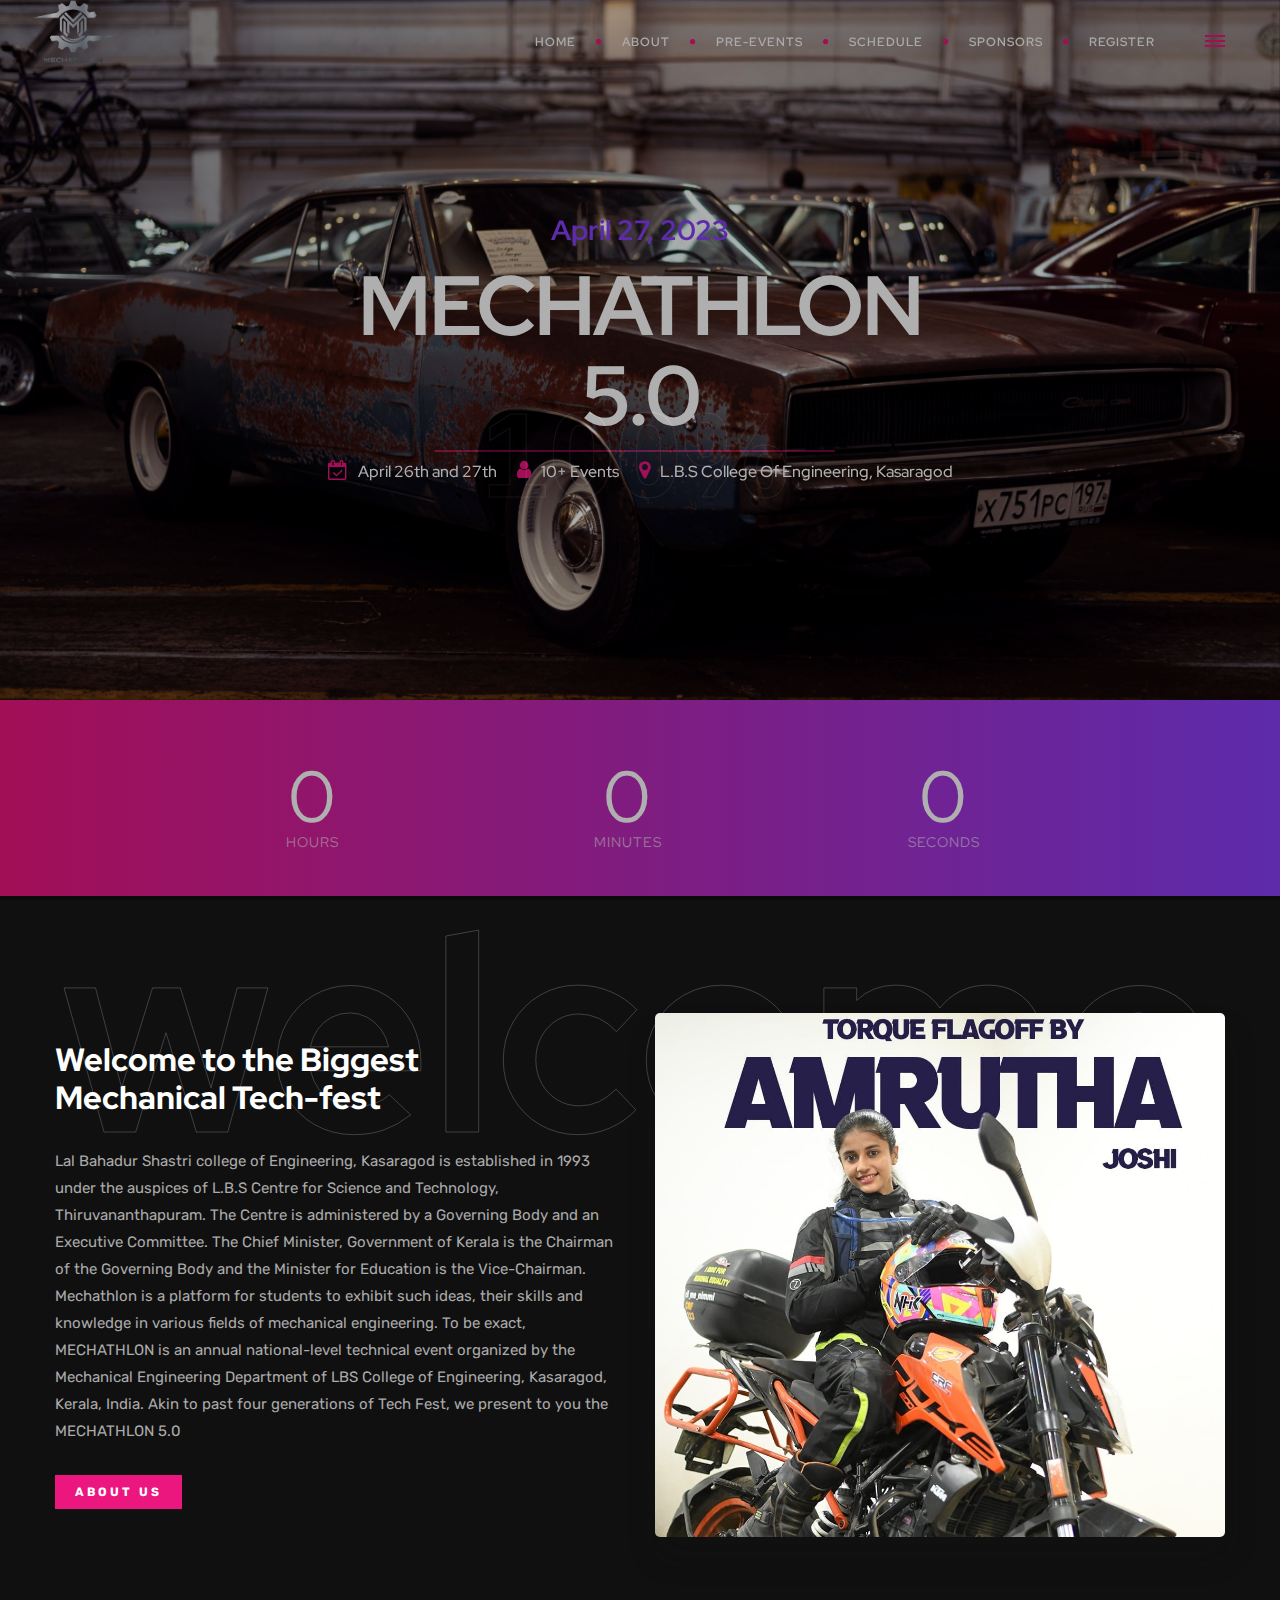
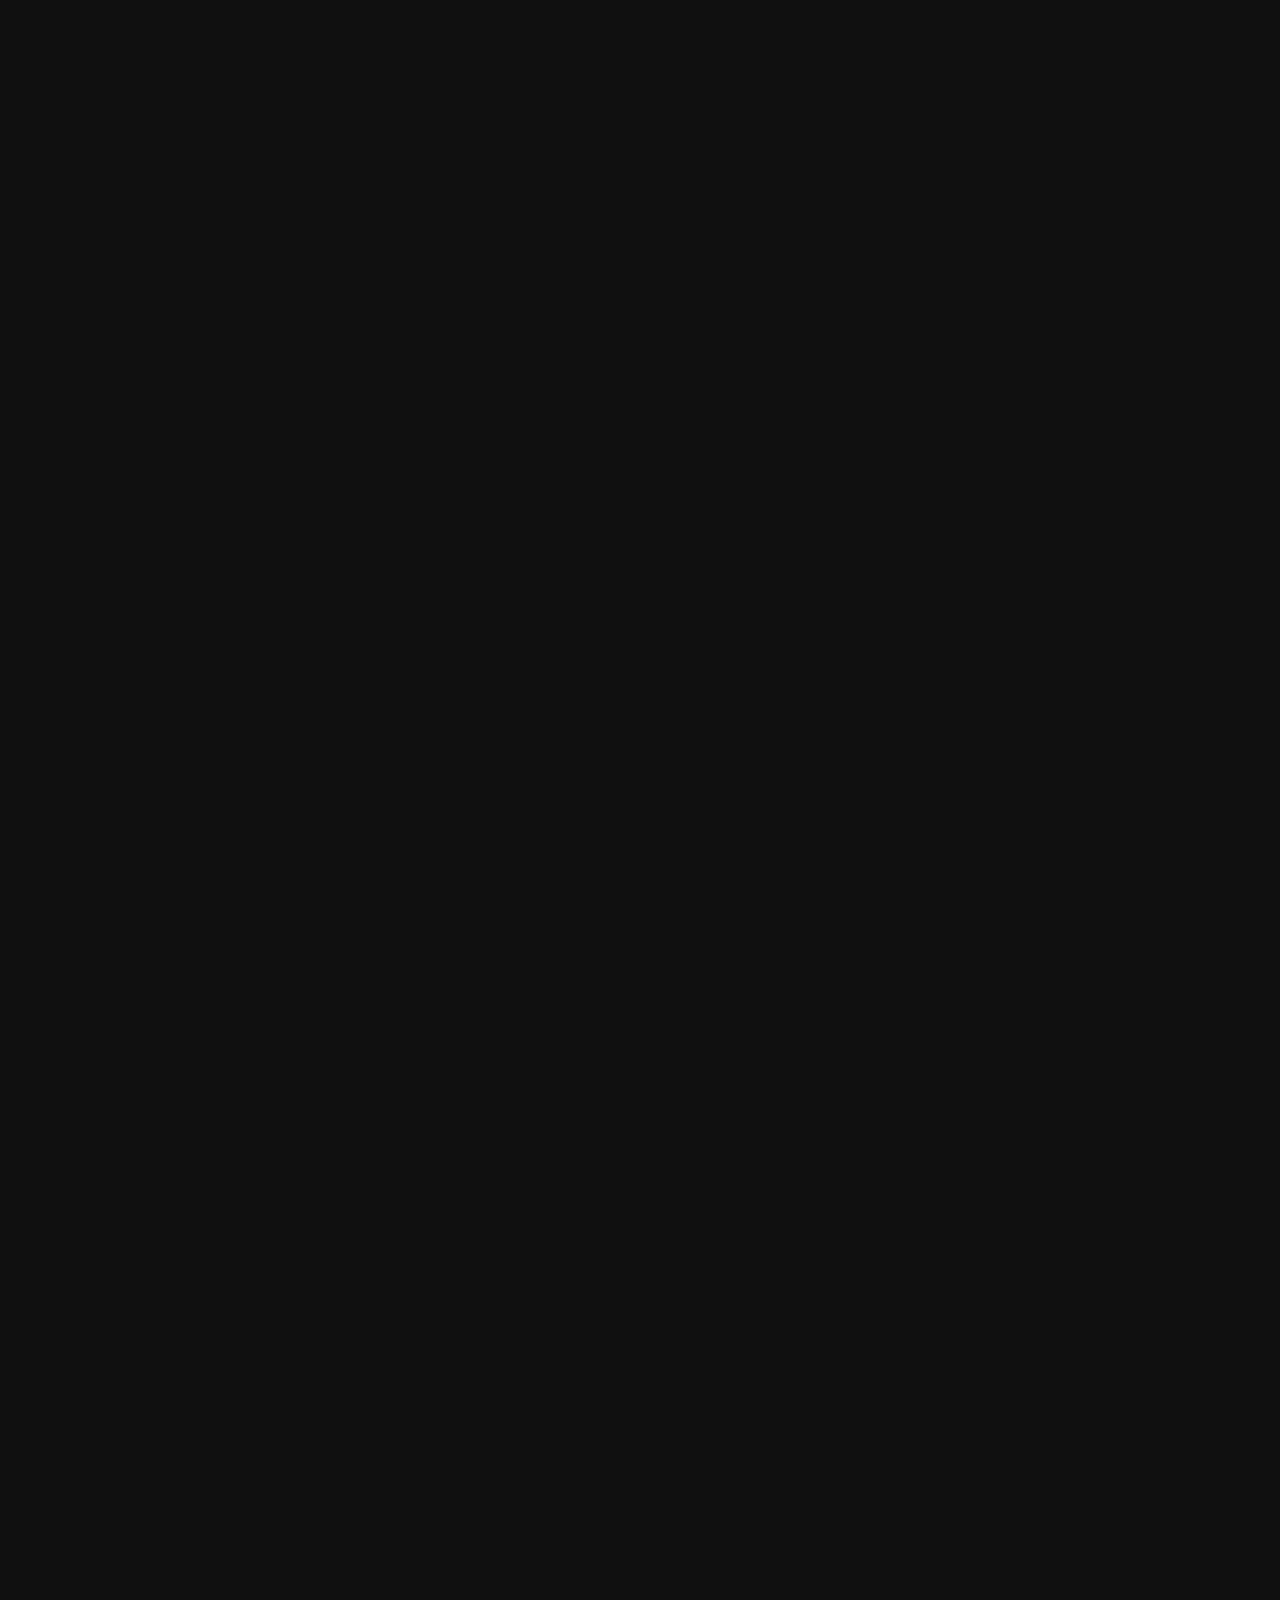
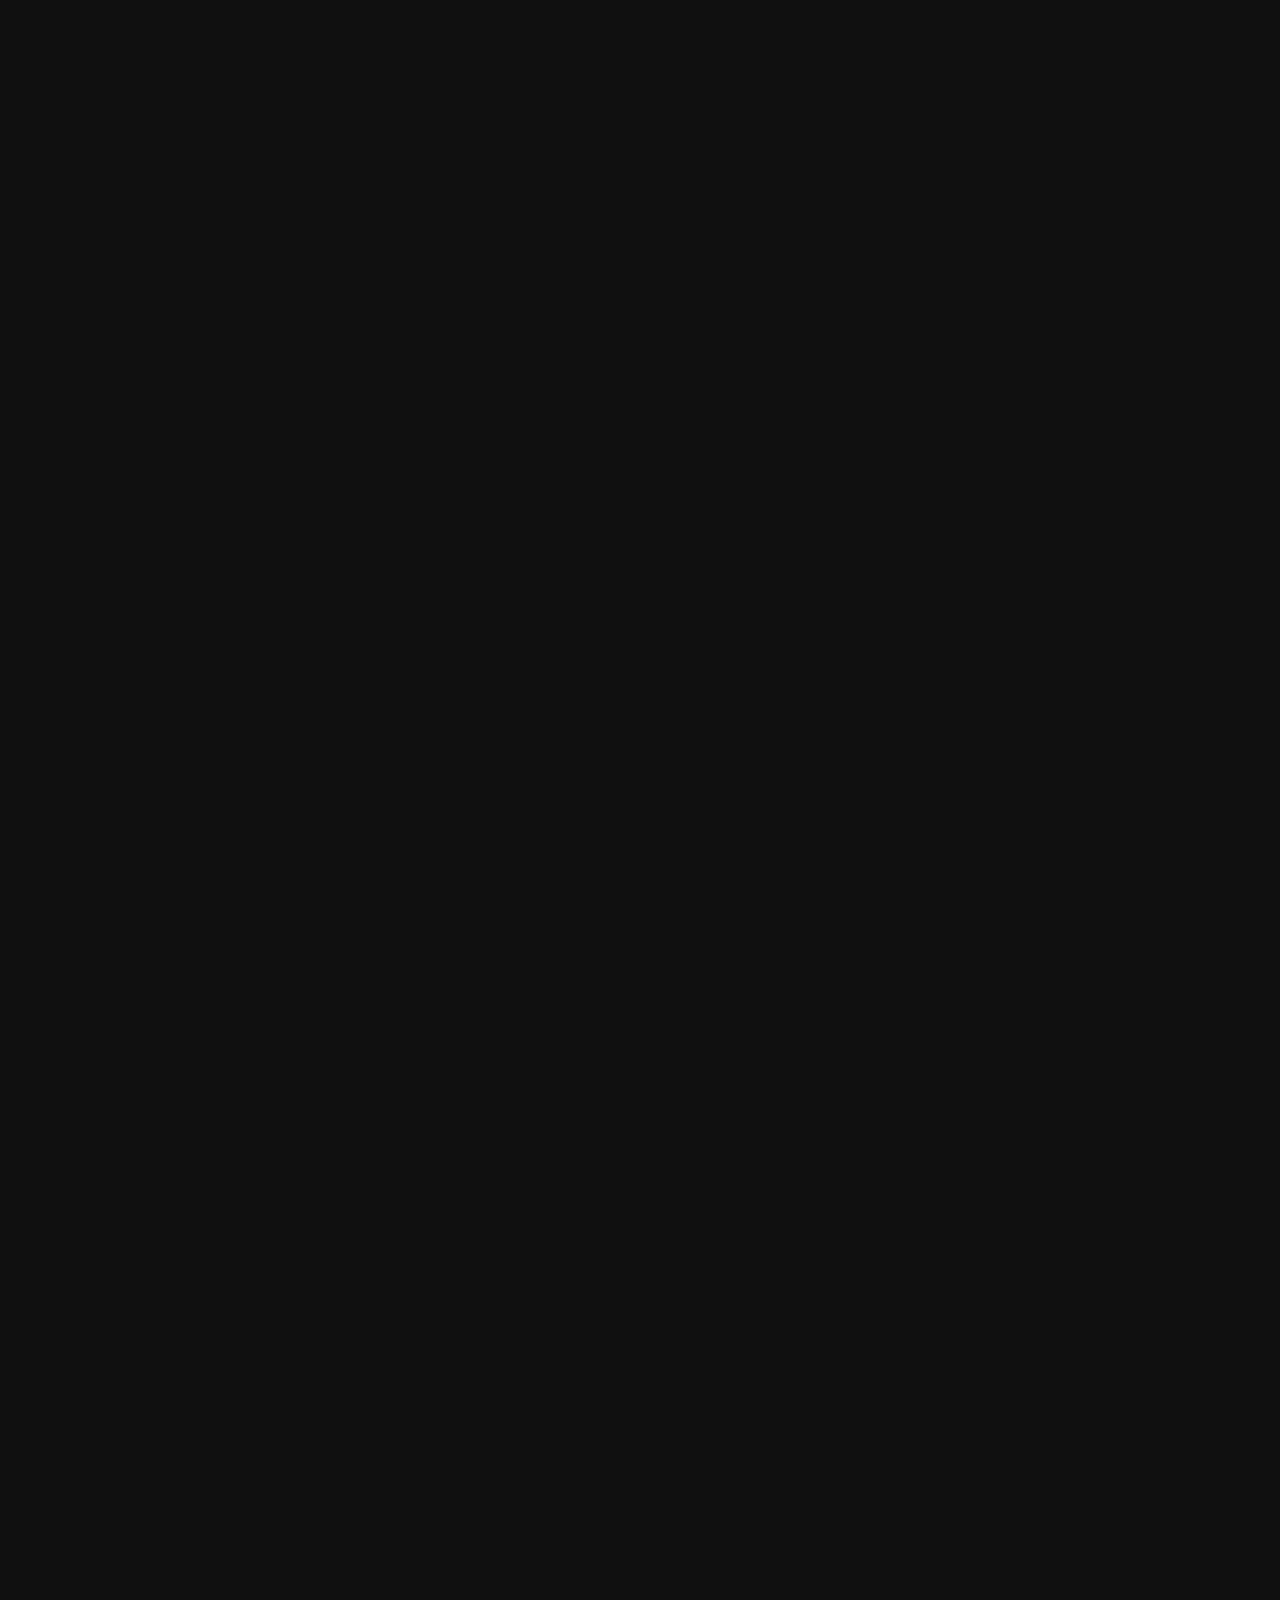
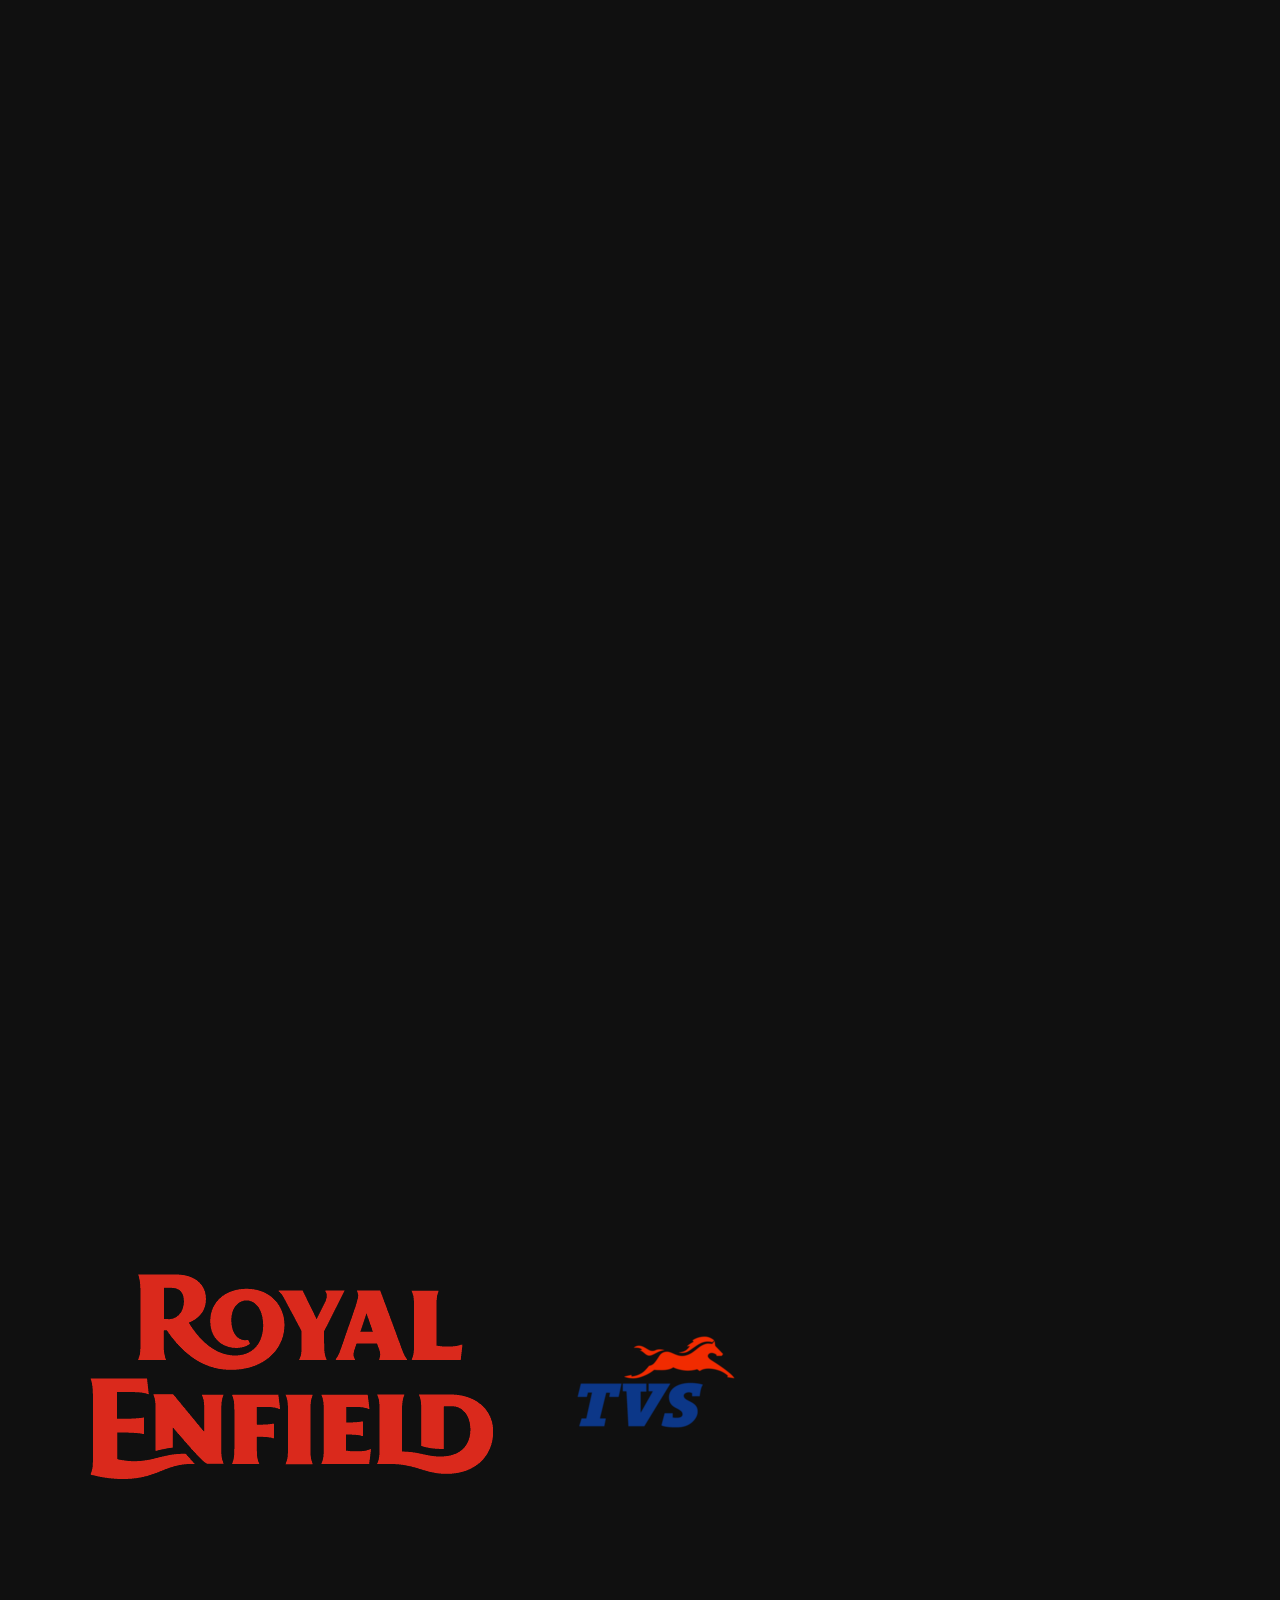
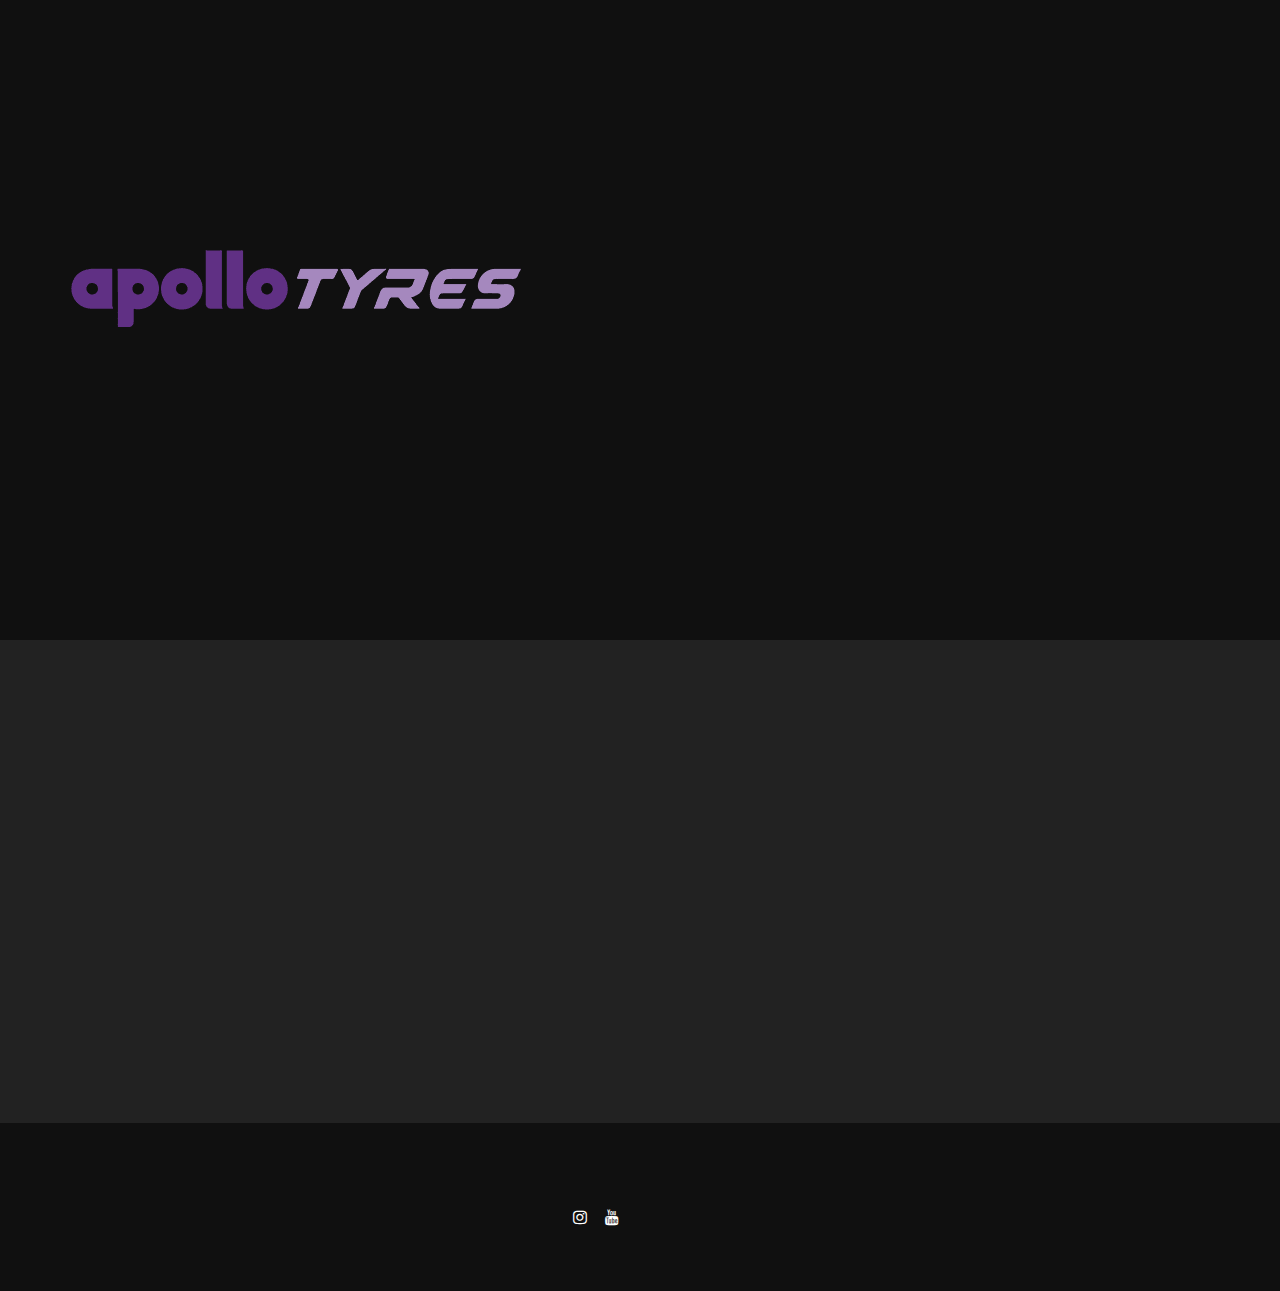
==== commit 22b788b6: "aq" ====
--- a/index.html
+++ b/index.html
@@ -1351,12 +1351,9 @@
 
                     <div class="col-md-3 text-right">
                         <div class="social-icons">
-                            <a href="#"><i class="fa fa-facebook fa-lg"></i></a>
-                            <a href="#"><i class="fa fa-twitter fa-lg"></i></a>
-                            <a href="#"><i class="fa fa-rss fa-lg"></i></a>
-                            <a href="#"><i class="fa fa-google-plus fa-lg"></i></a>
-                            <a href="#"><i class="fa fa-skype fa-lg"></i></a>
-                            <a href="#"><i class="fa fa-dribbble fa-lg"></i></a>
+                            <a href="https://instagram.com/mechathlon5.0?igshid=YmMyMTA2M2Y="><i class="fa fa-instagram fa-lg"></i></a>
+                            <a href="#"><i class="fa fa-youtube fa-lg"></i></a>
+                            
                         </div>
                     </div>
                 </div>
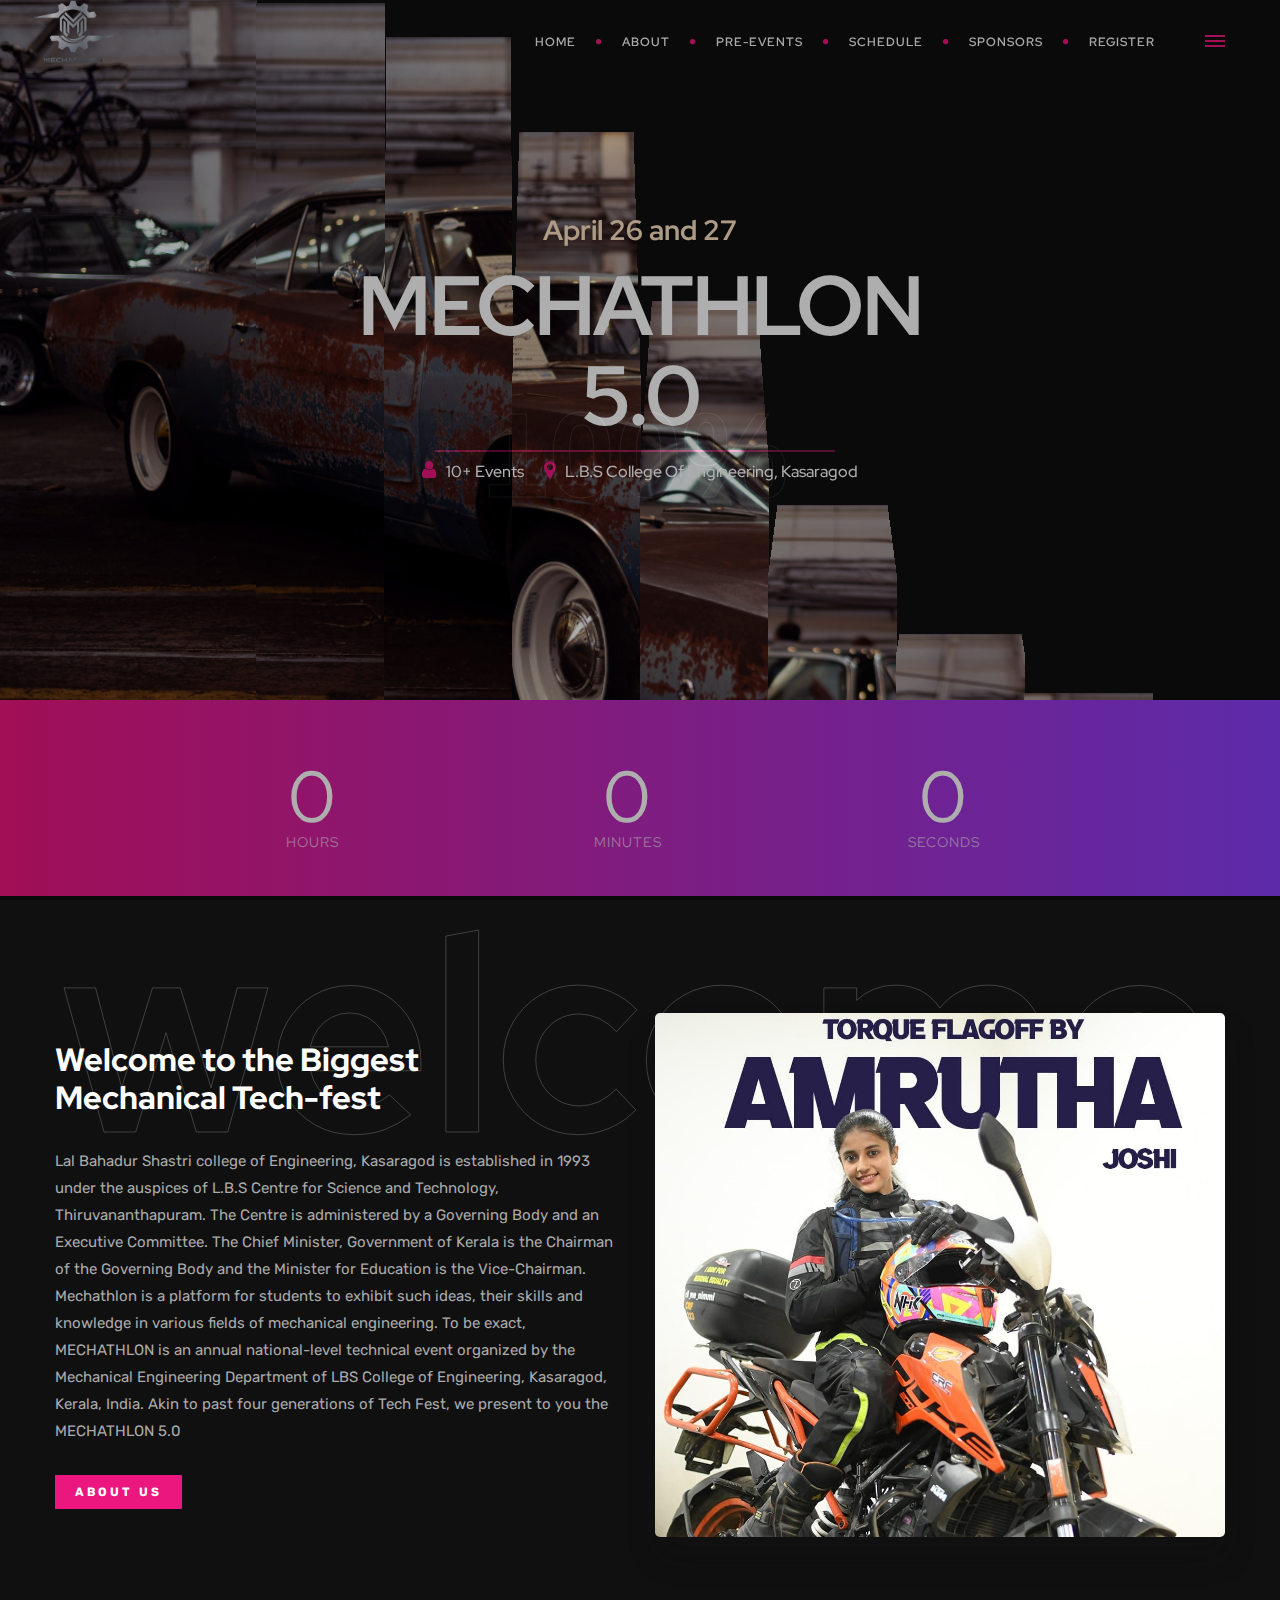
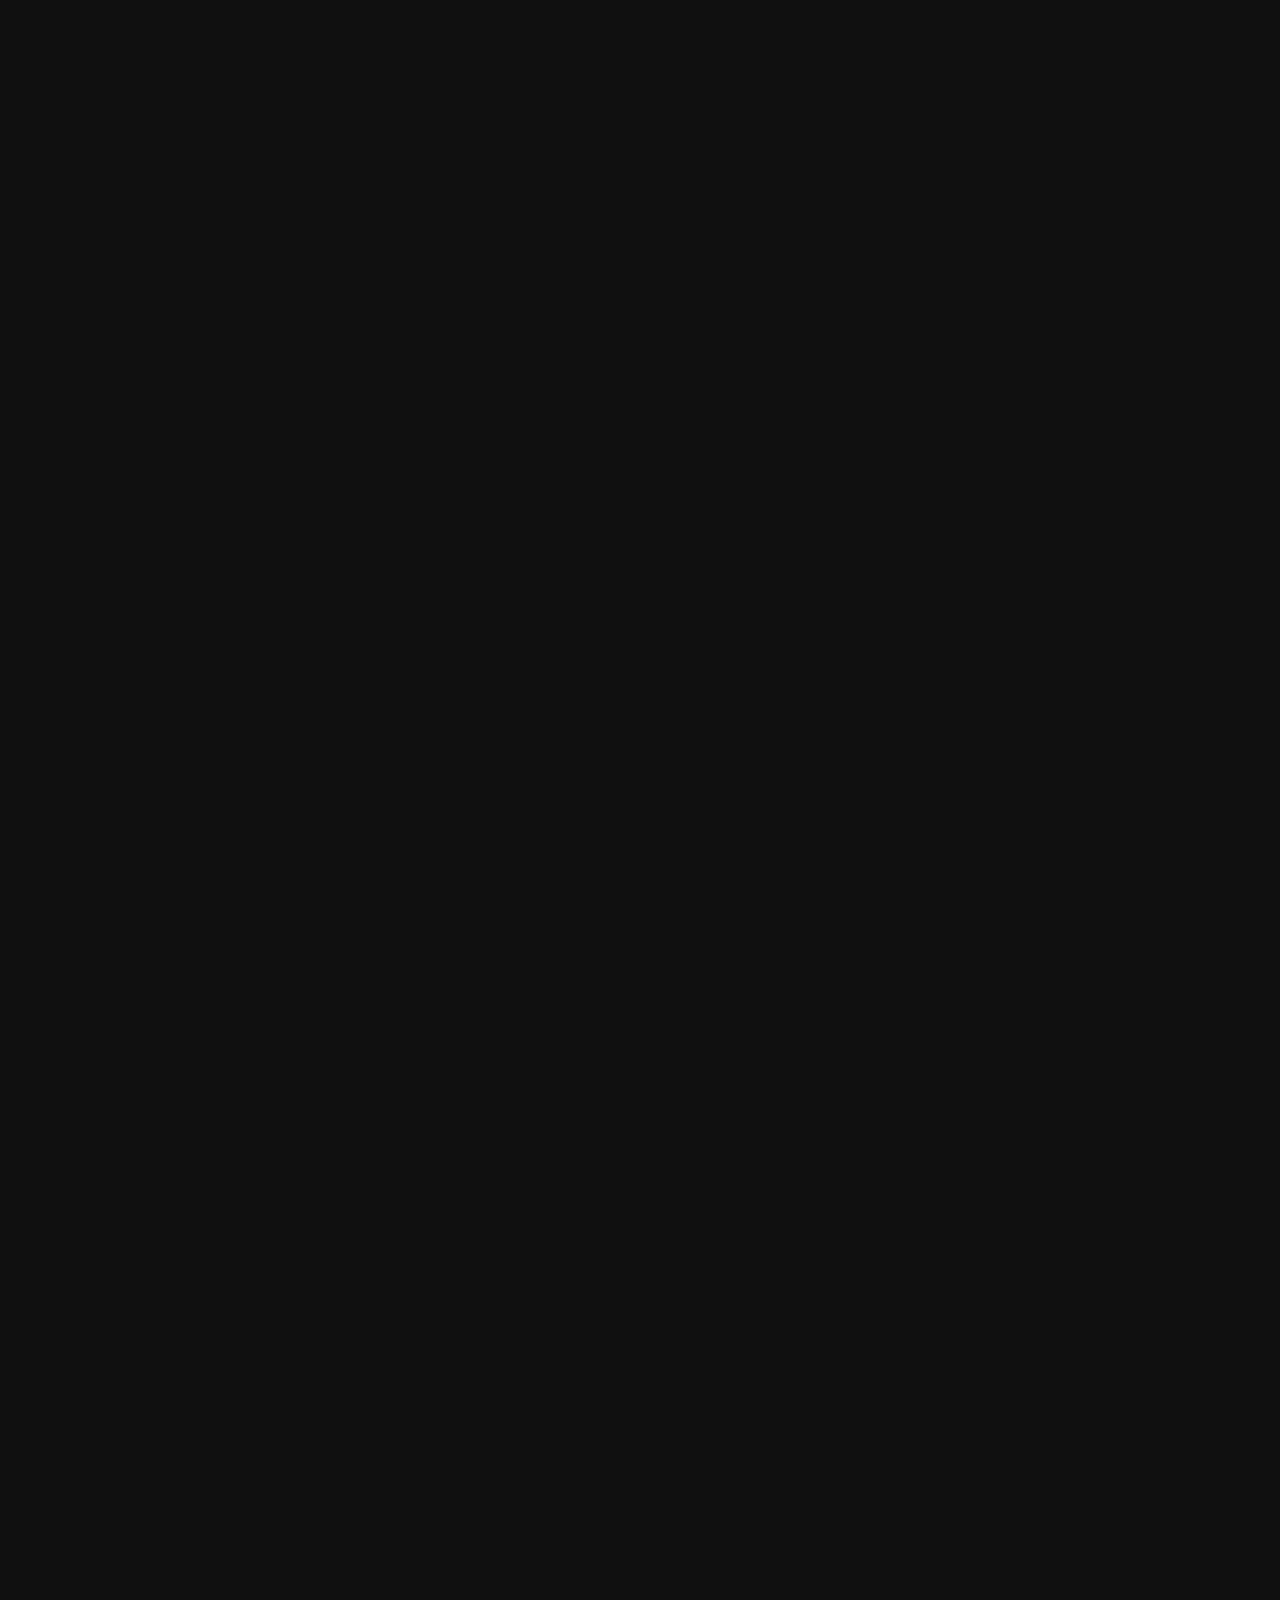
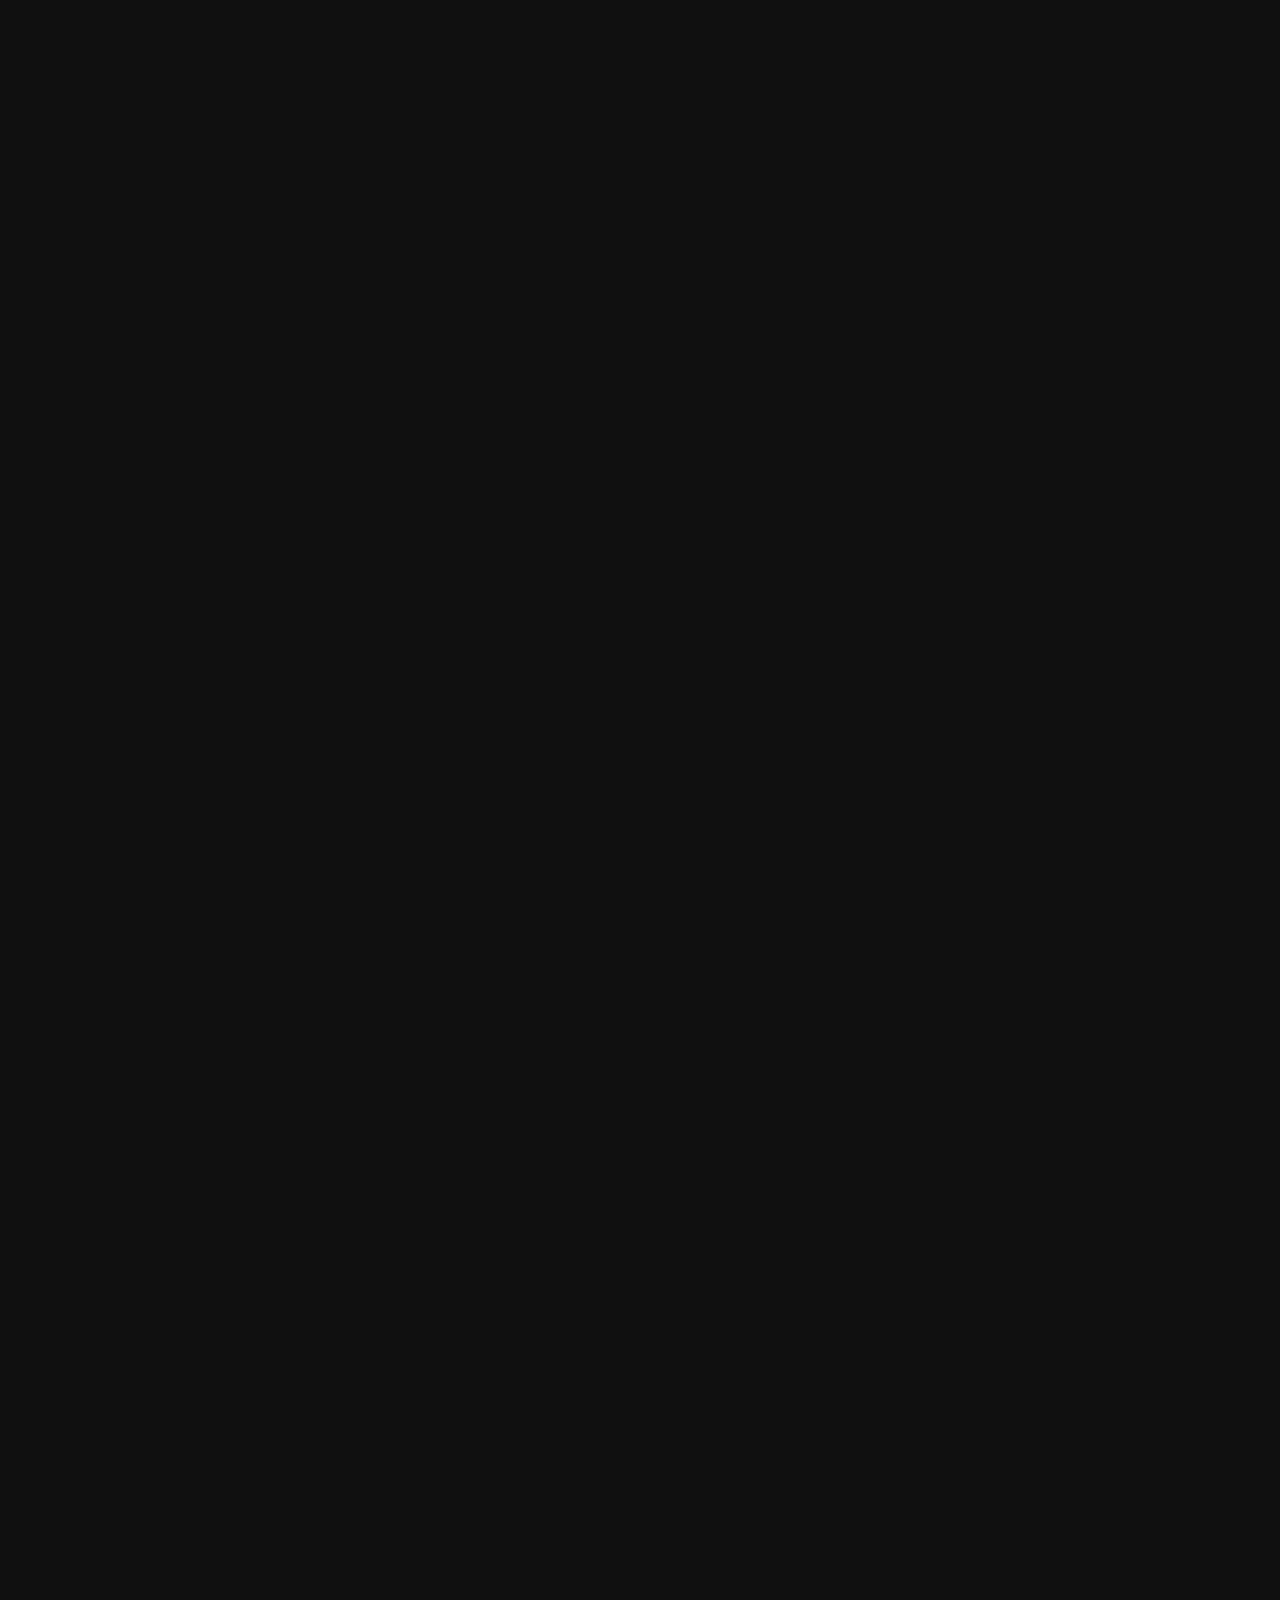
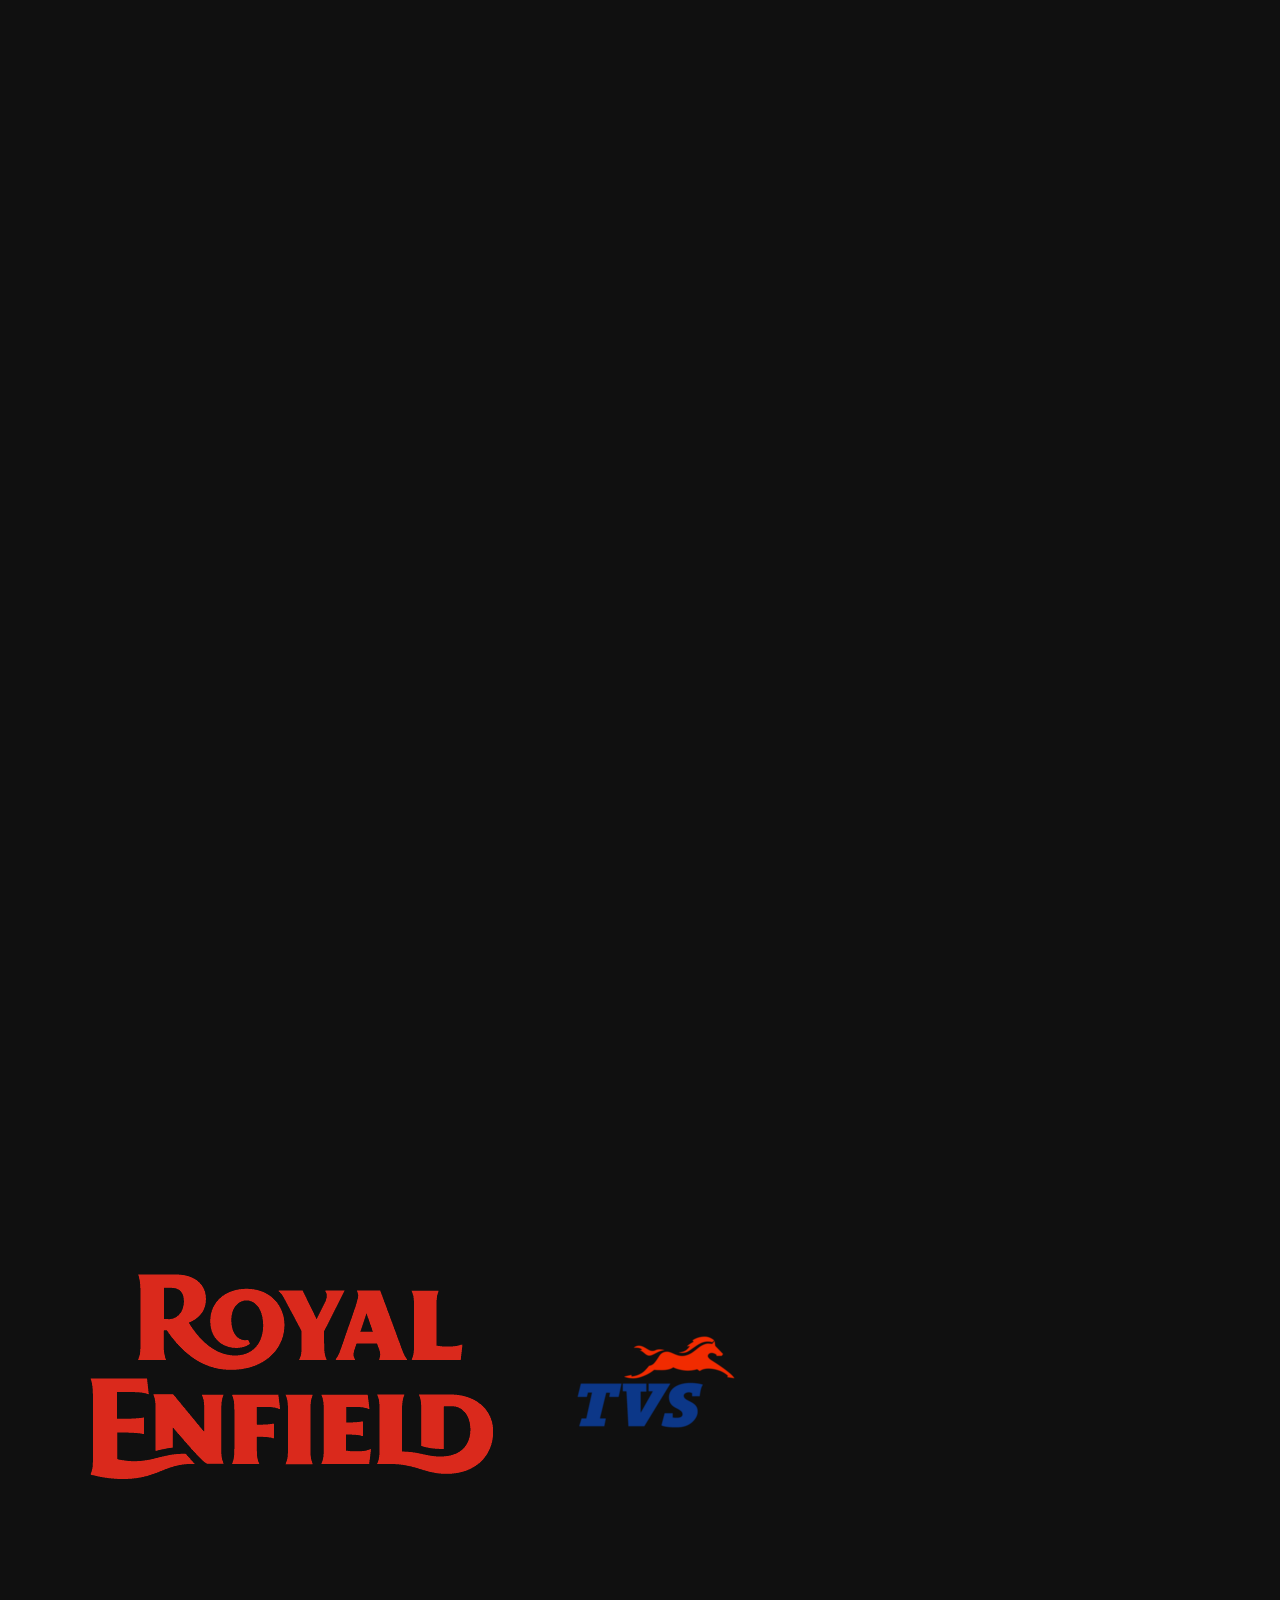
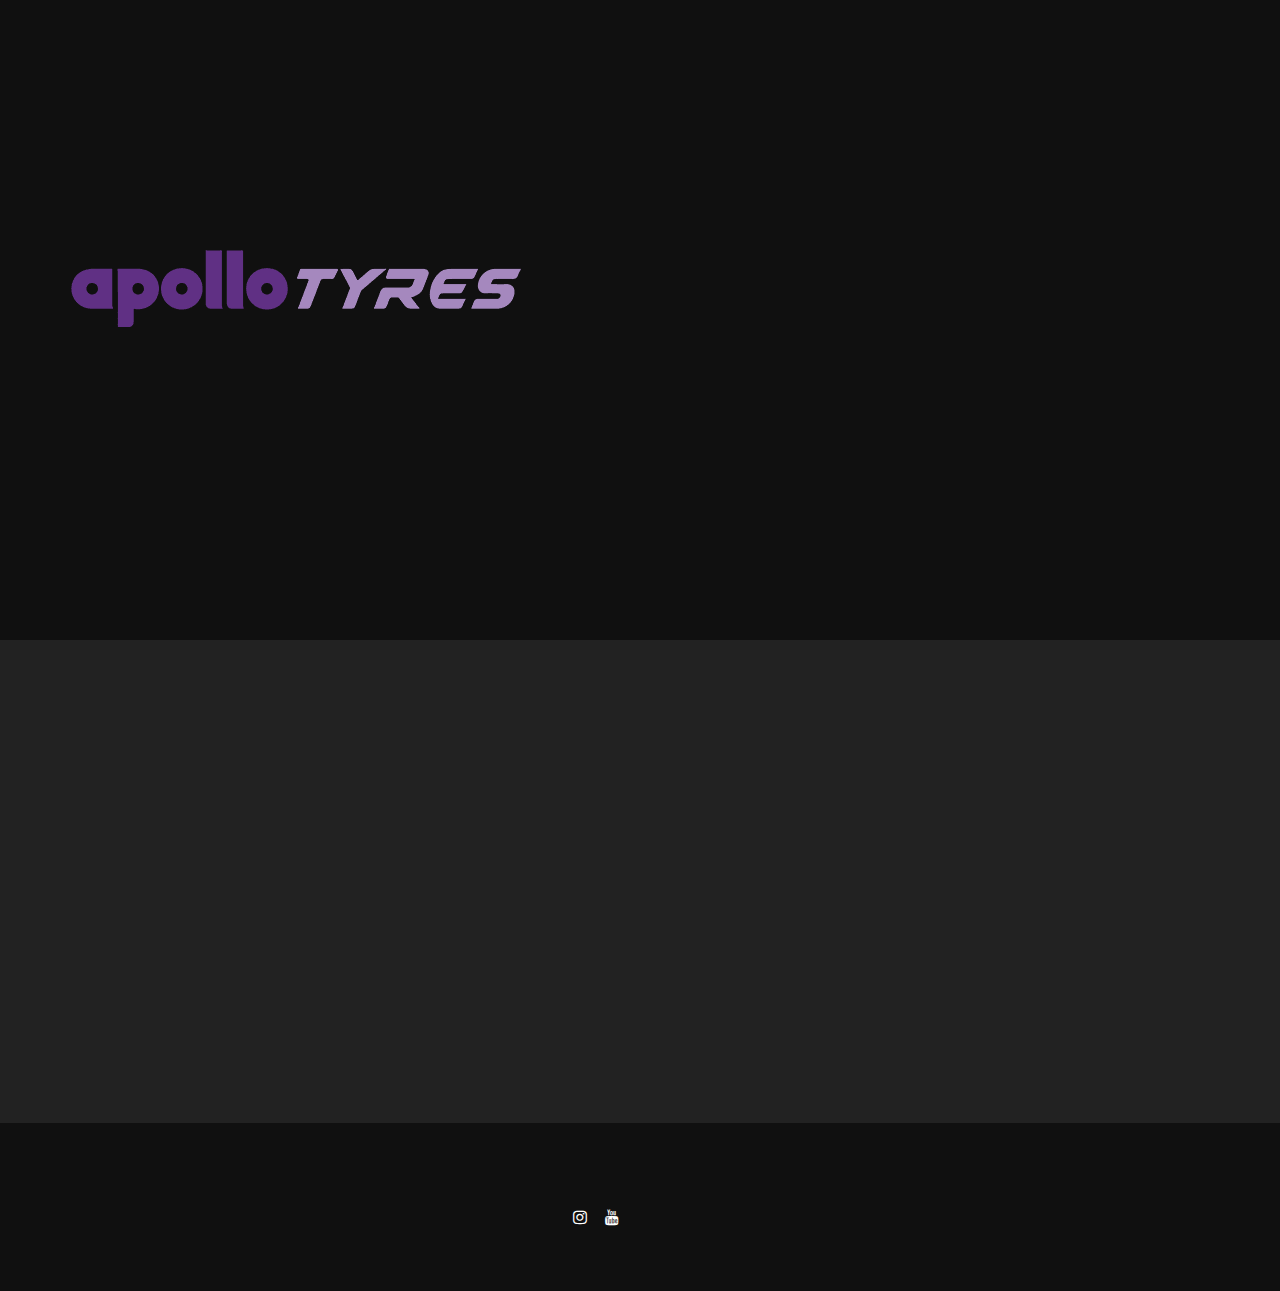
==== commit a53f7a71: "q" ====
--- a/index.html
+++ b/index.html
@@ -167,7 +167,7 @@
                                 data-paddingbottom="[0,0,0,0]"
                                 data-paddingleft="[0,0,0,0]"
                             >
-                                <span class="id-color-2">April 27, 2023</span>
+                                <span class="id-color-4" style="color: bisque;">April 26 and 27</span>
                             </div>
 							
                             <div
@@ -218,8 +218,8 @@
                             >
                                 
                                 <div class="spacer-single"></div>
-                                    <div class="d-lg-flex justify-content-center sm-hide">
-                                        <div class="h6 padding10 pt0 pb0"><i class="i_h3 fa fa-calendar-check-o id-color"></i>April 26th and 27th</div>
+                                    <div class="d-lg-flex justify-content-center">
+                                        <!-- <div class="h6 padding10 pt0 pb0"><i class="i_h3 fa fa-calendar-check-o id-color"></i>April 26th and 27th</div> -->
                                         <div class="h6 padding10 pt0 pb0"><i class="i_h3 fa fa-user id-color"></i>10+ Events</div>
                                         <div class="h6 padding10 pt0 pb0"><i class="i_h3 fa fa-map-marker id-color"></i>L.B.S College Of Engineering, Kasaragod</div>
                                     </div>
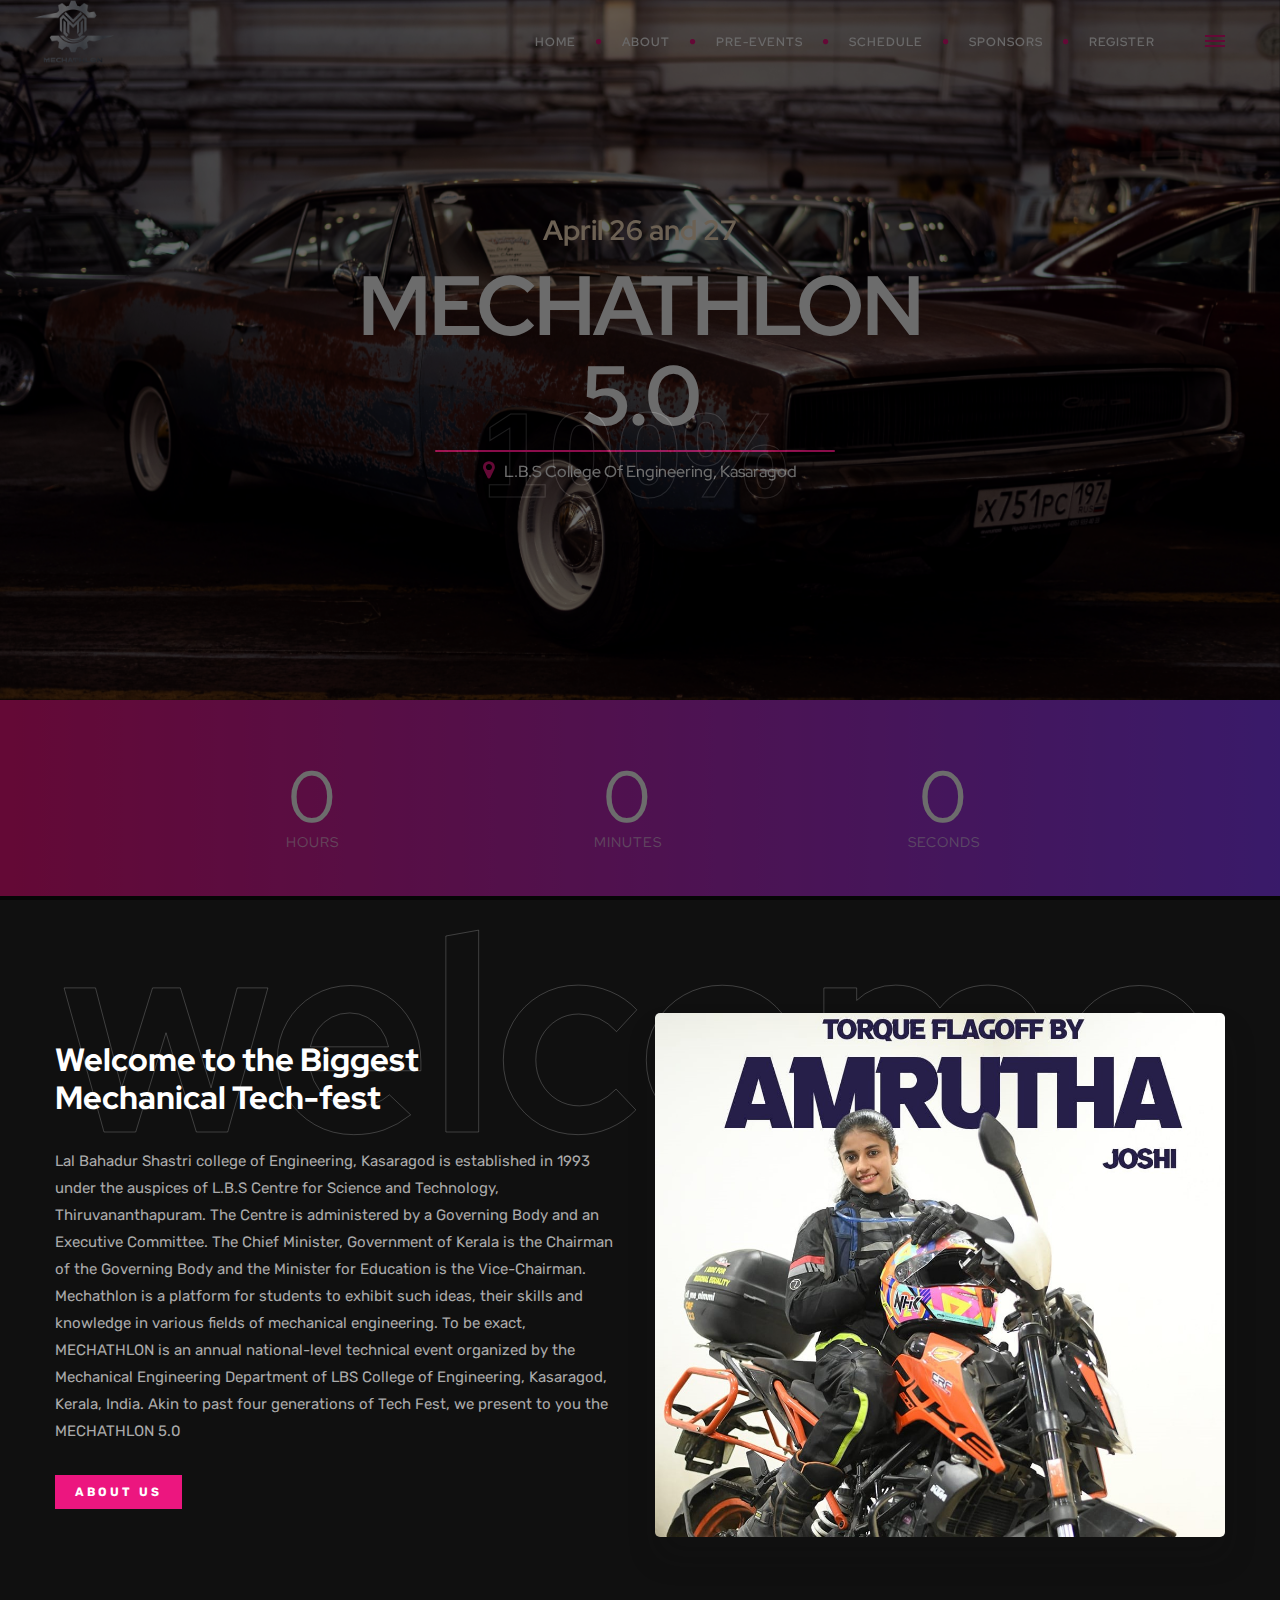
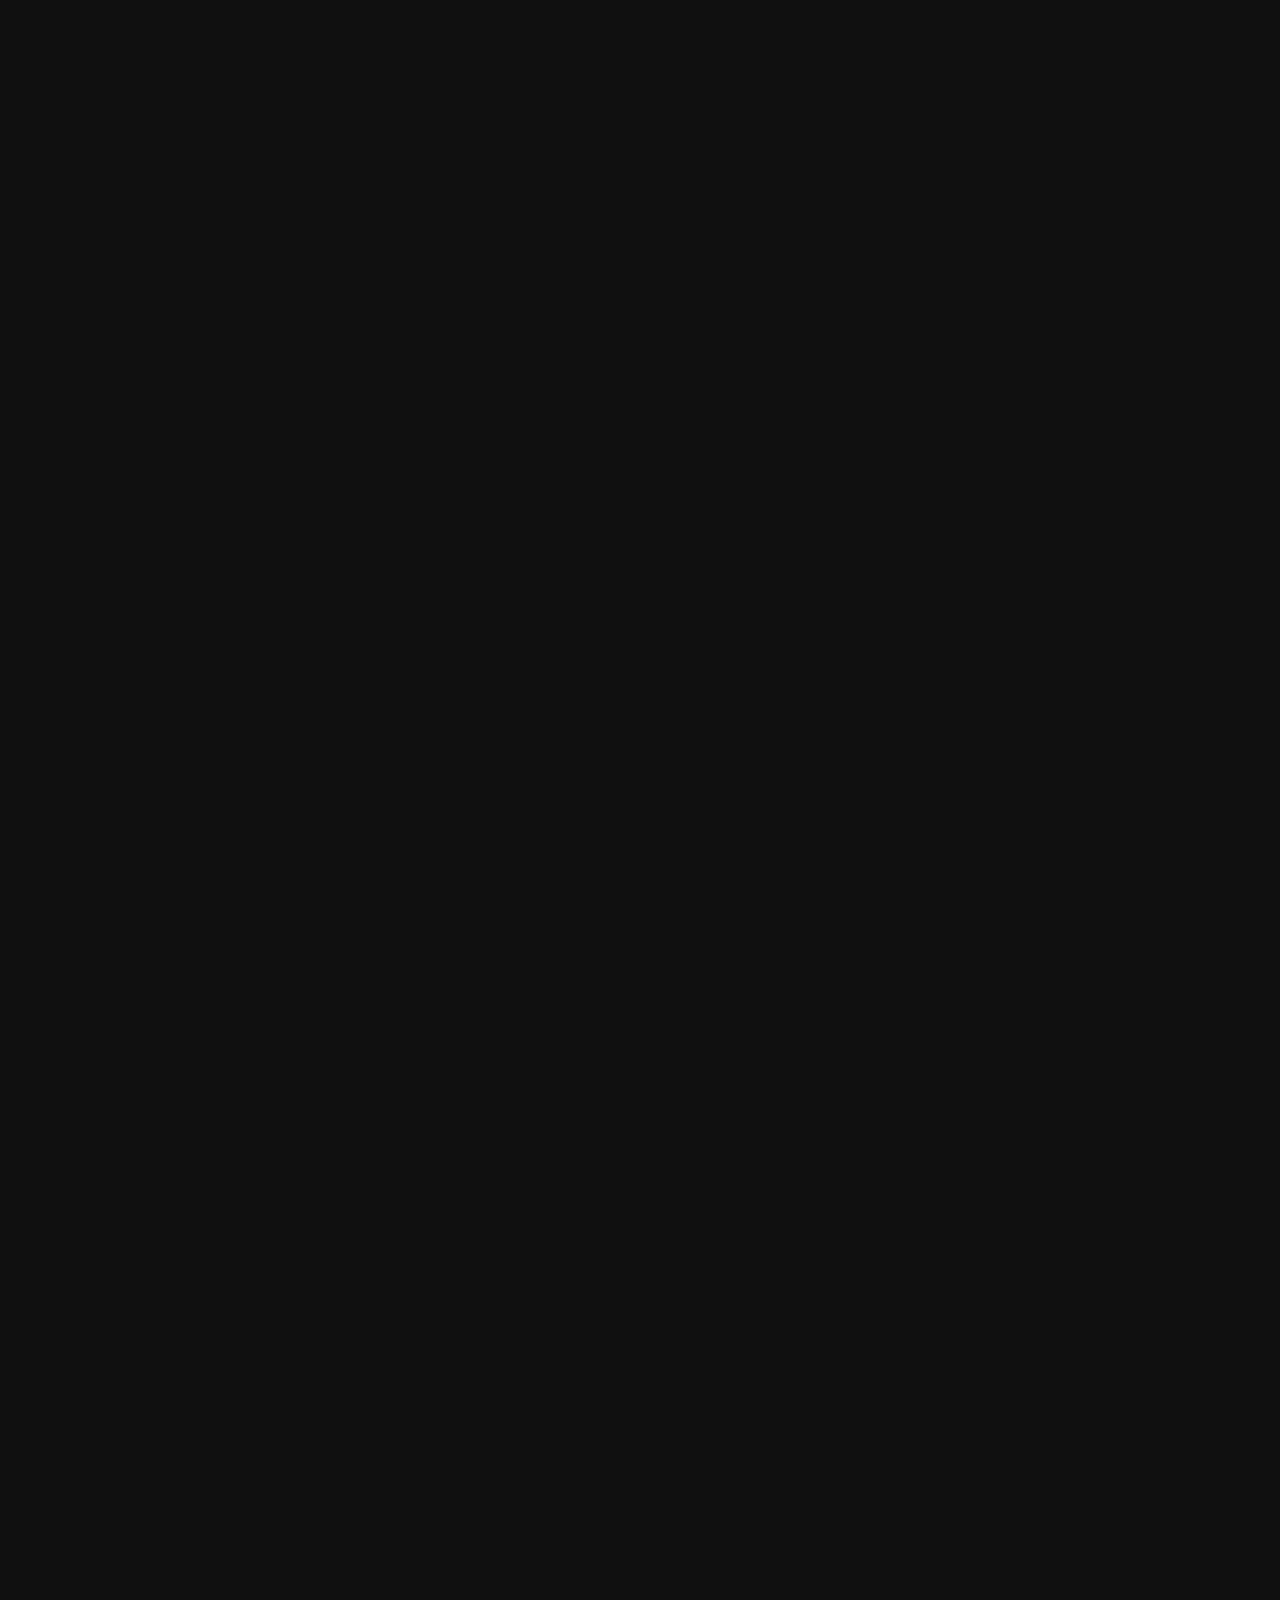
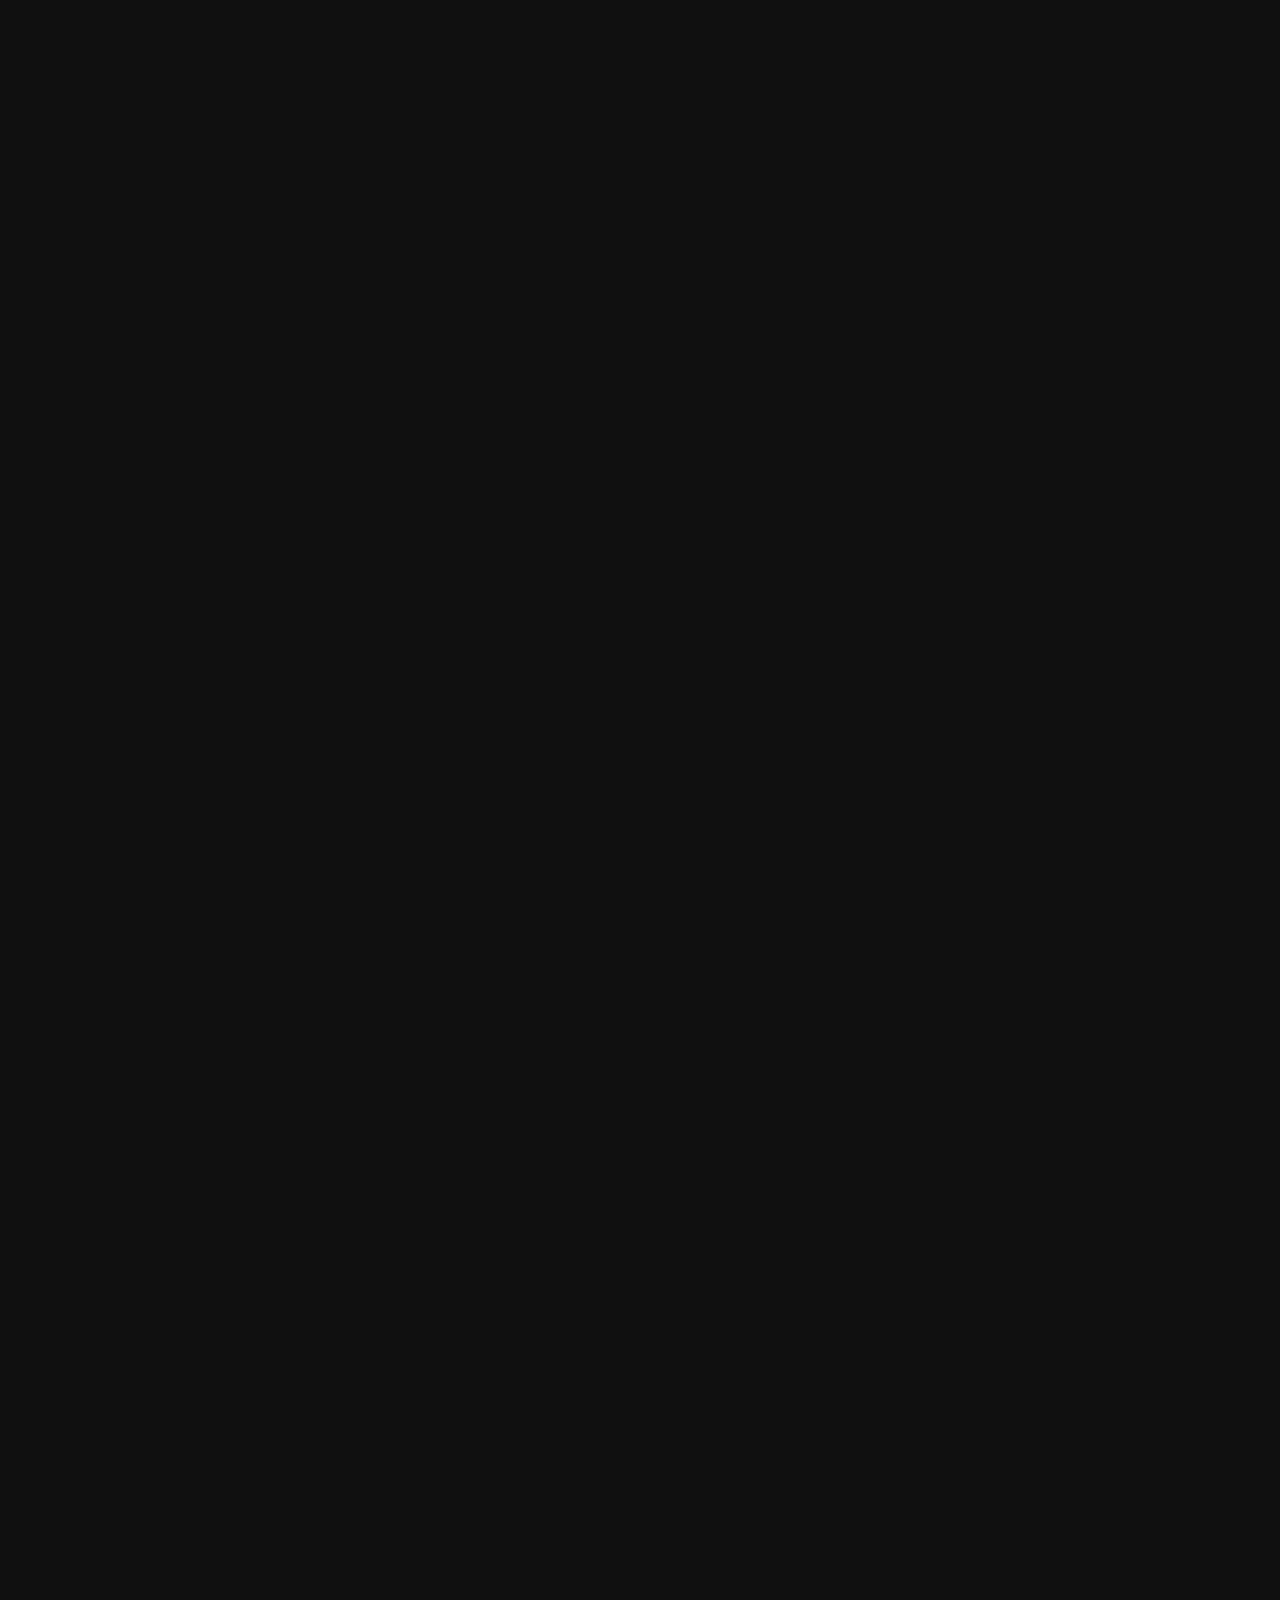
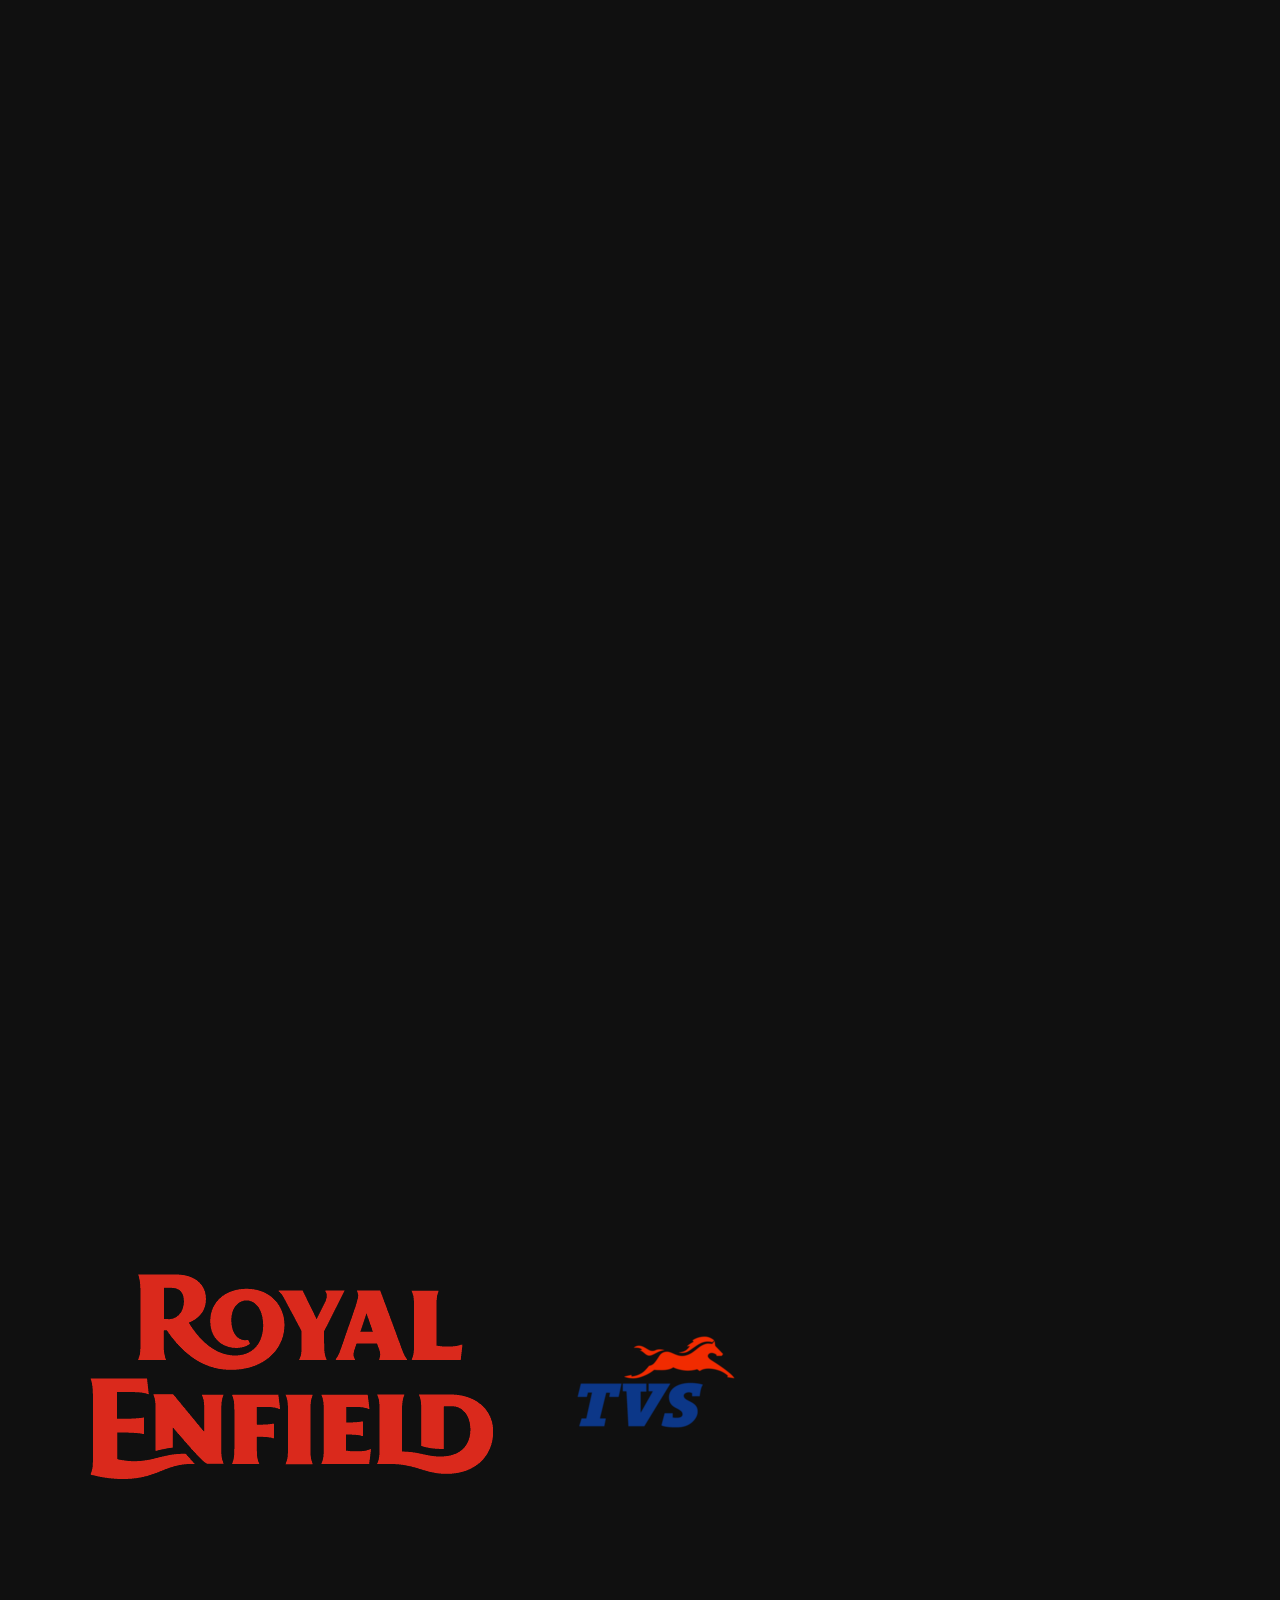
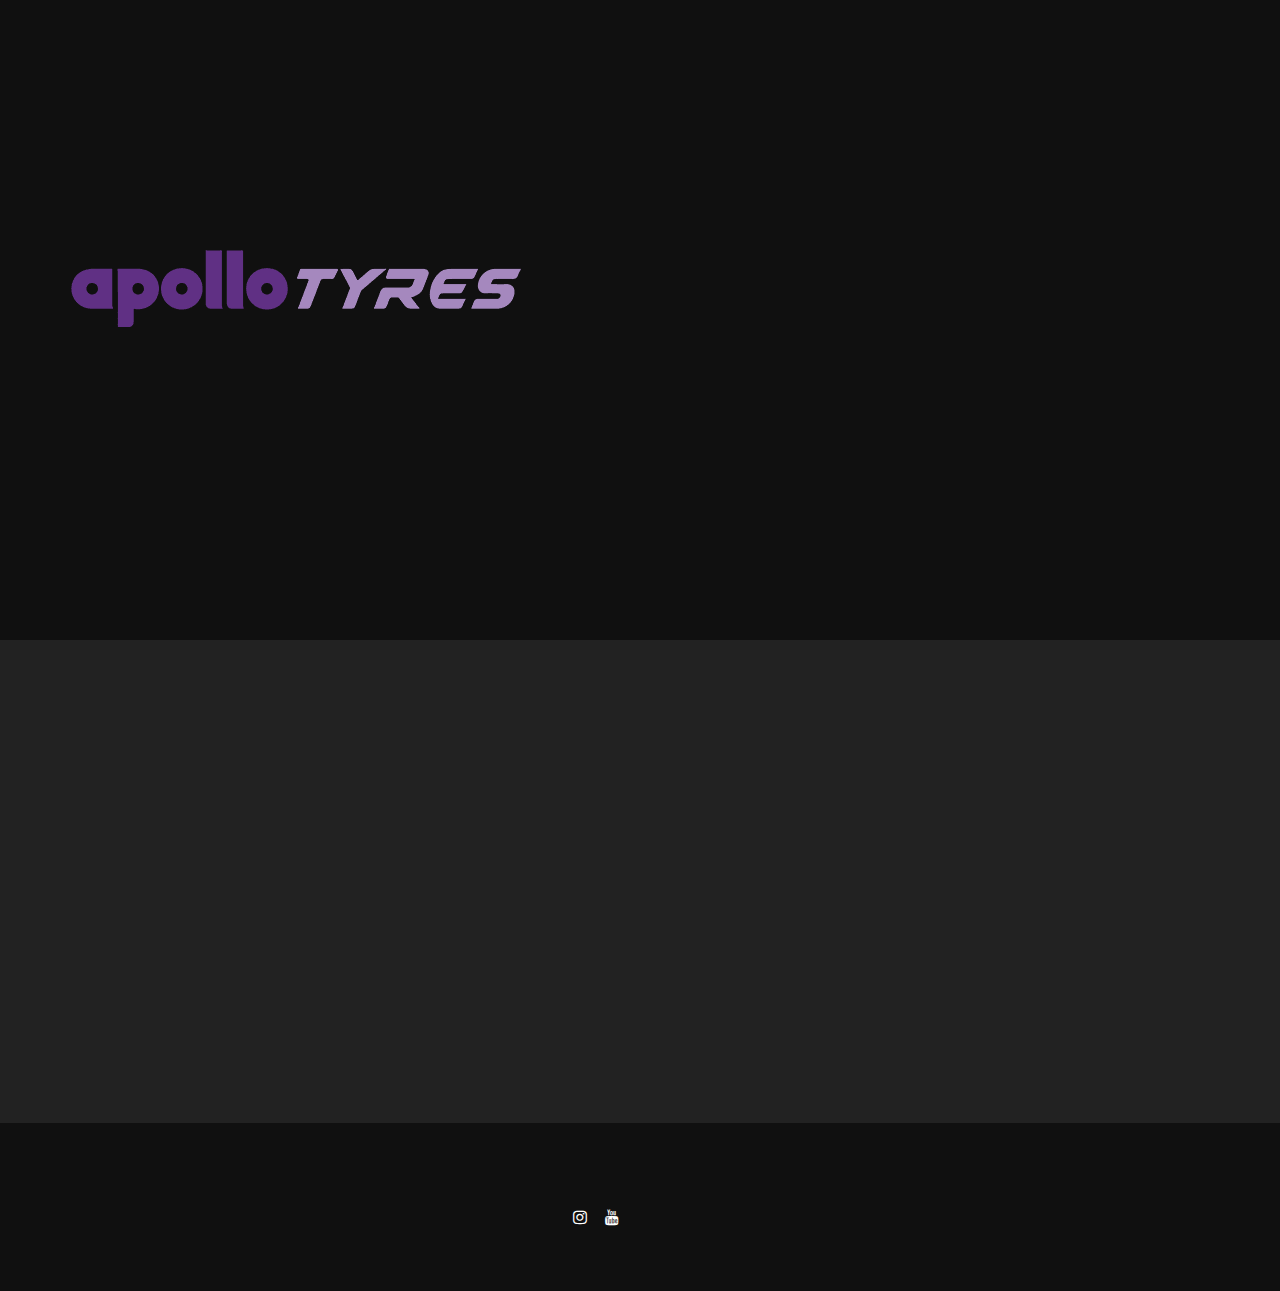
==== commit 815ddeaf: "q" ====
--- a/index.html
+++ b/index.html
@@ -220,7 +220,7 @@
                                 <div class="spacer-single"></div>
                                     <div class="d-lg-flex justify-content-center">
                                         <!-- <div class="h6 padding10 pt0 pb0"><i class="i_h3 fa fa-calendar-check-o id-color"></i>April 26th and 27th</div> -->
-                                        <div class="h6 padding10 pt0 pb0"><i class="i_h3 fa fa-user id-color"></i>10+ Events</div>
+                                        <!-- <div class="h6 padding10 pt0 pb0"><i class="i_h3 fa fa-user id-color"></i>10+ Events</div> -->
                                         <div class="h6 padding10 pt0 pb0"><i class="i_h3 fa fa-map-marker id-color"></i>L.B.S College Of Engineering, Kasaragod</div>
                                     </div>
                             </div>
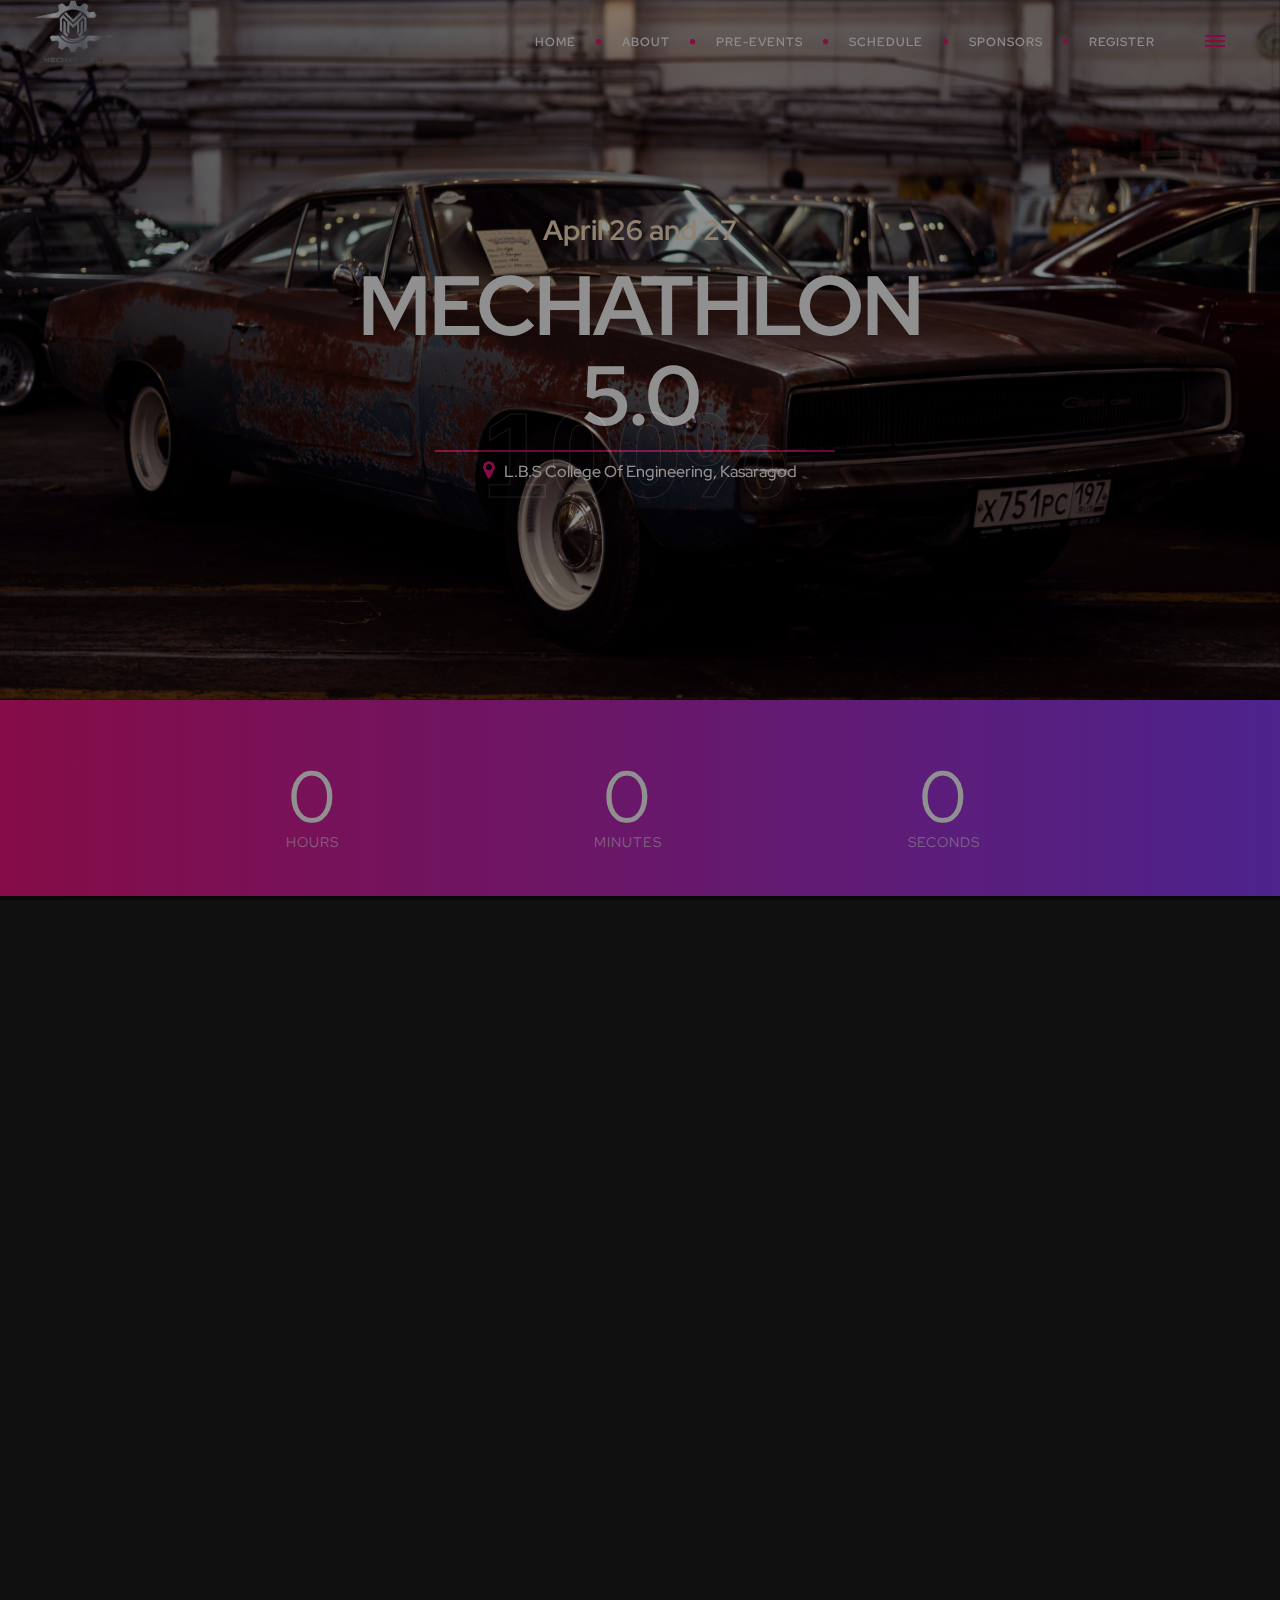
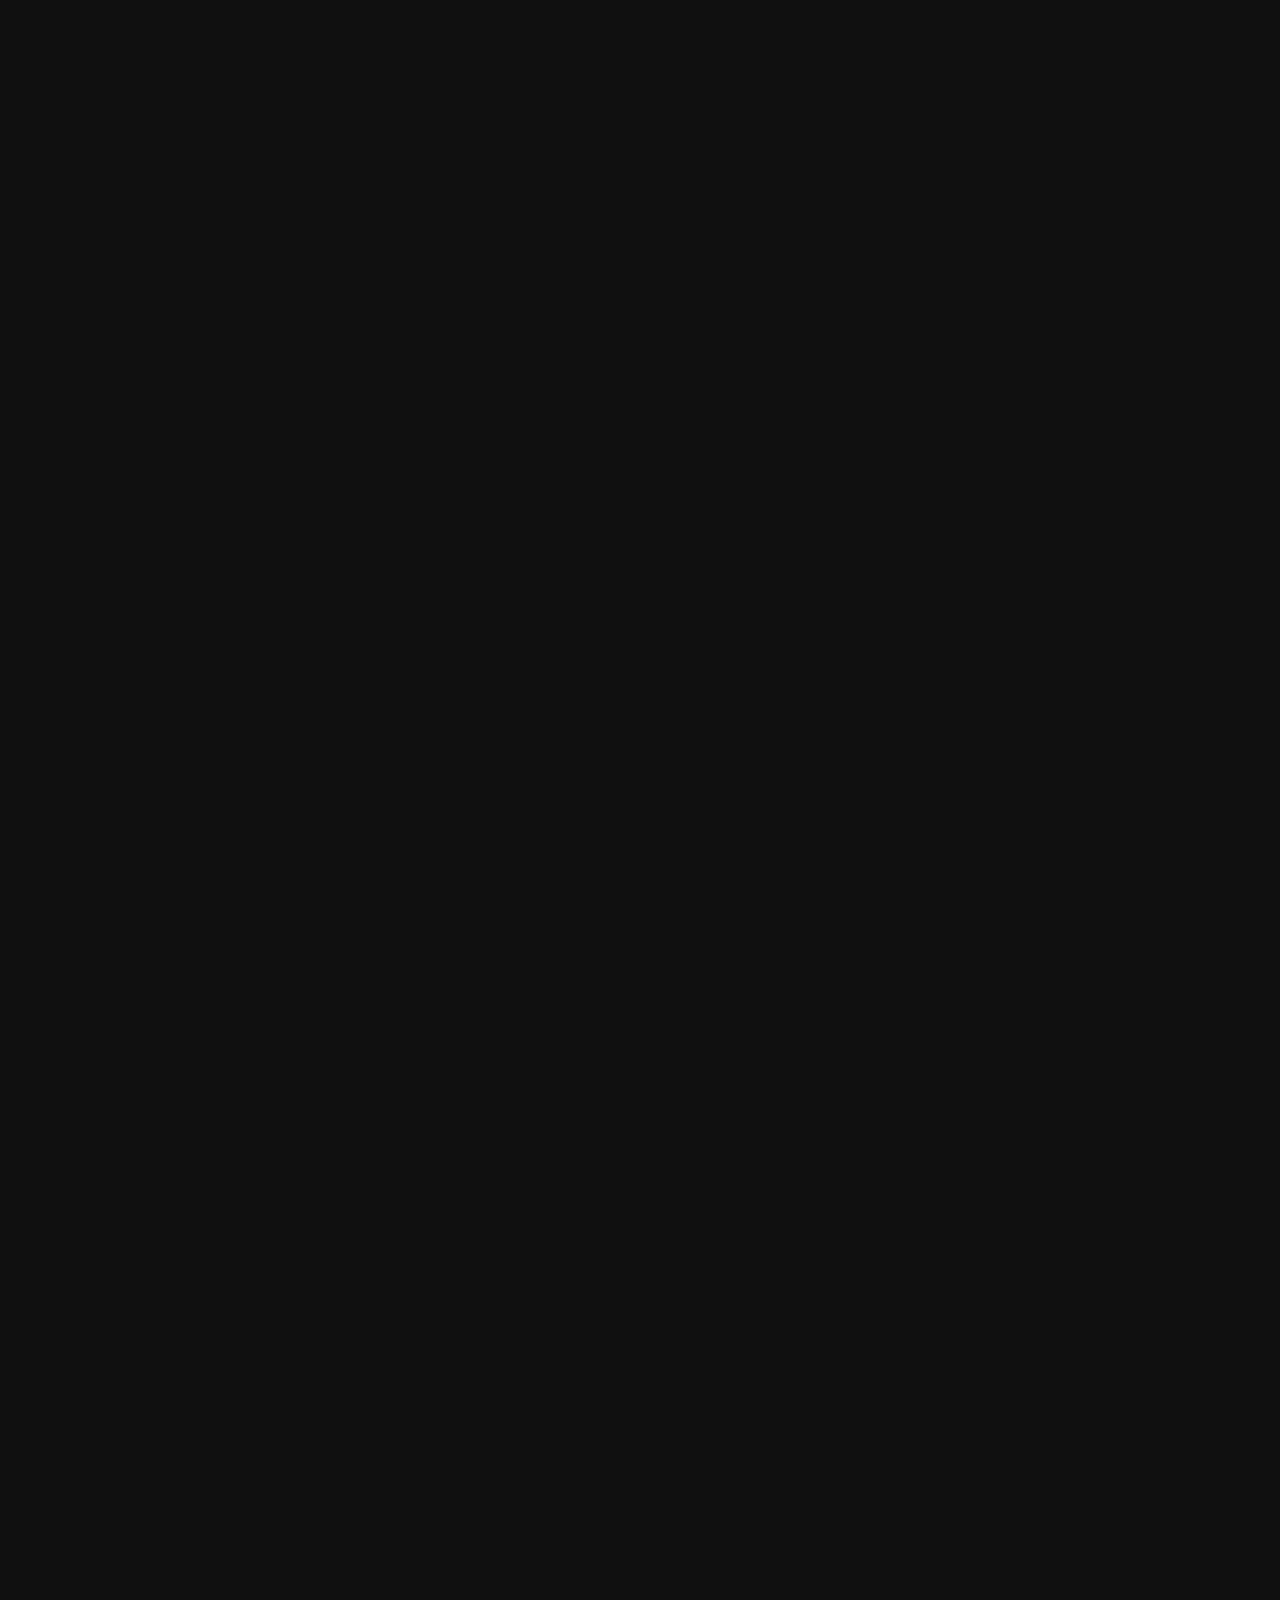
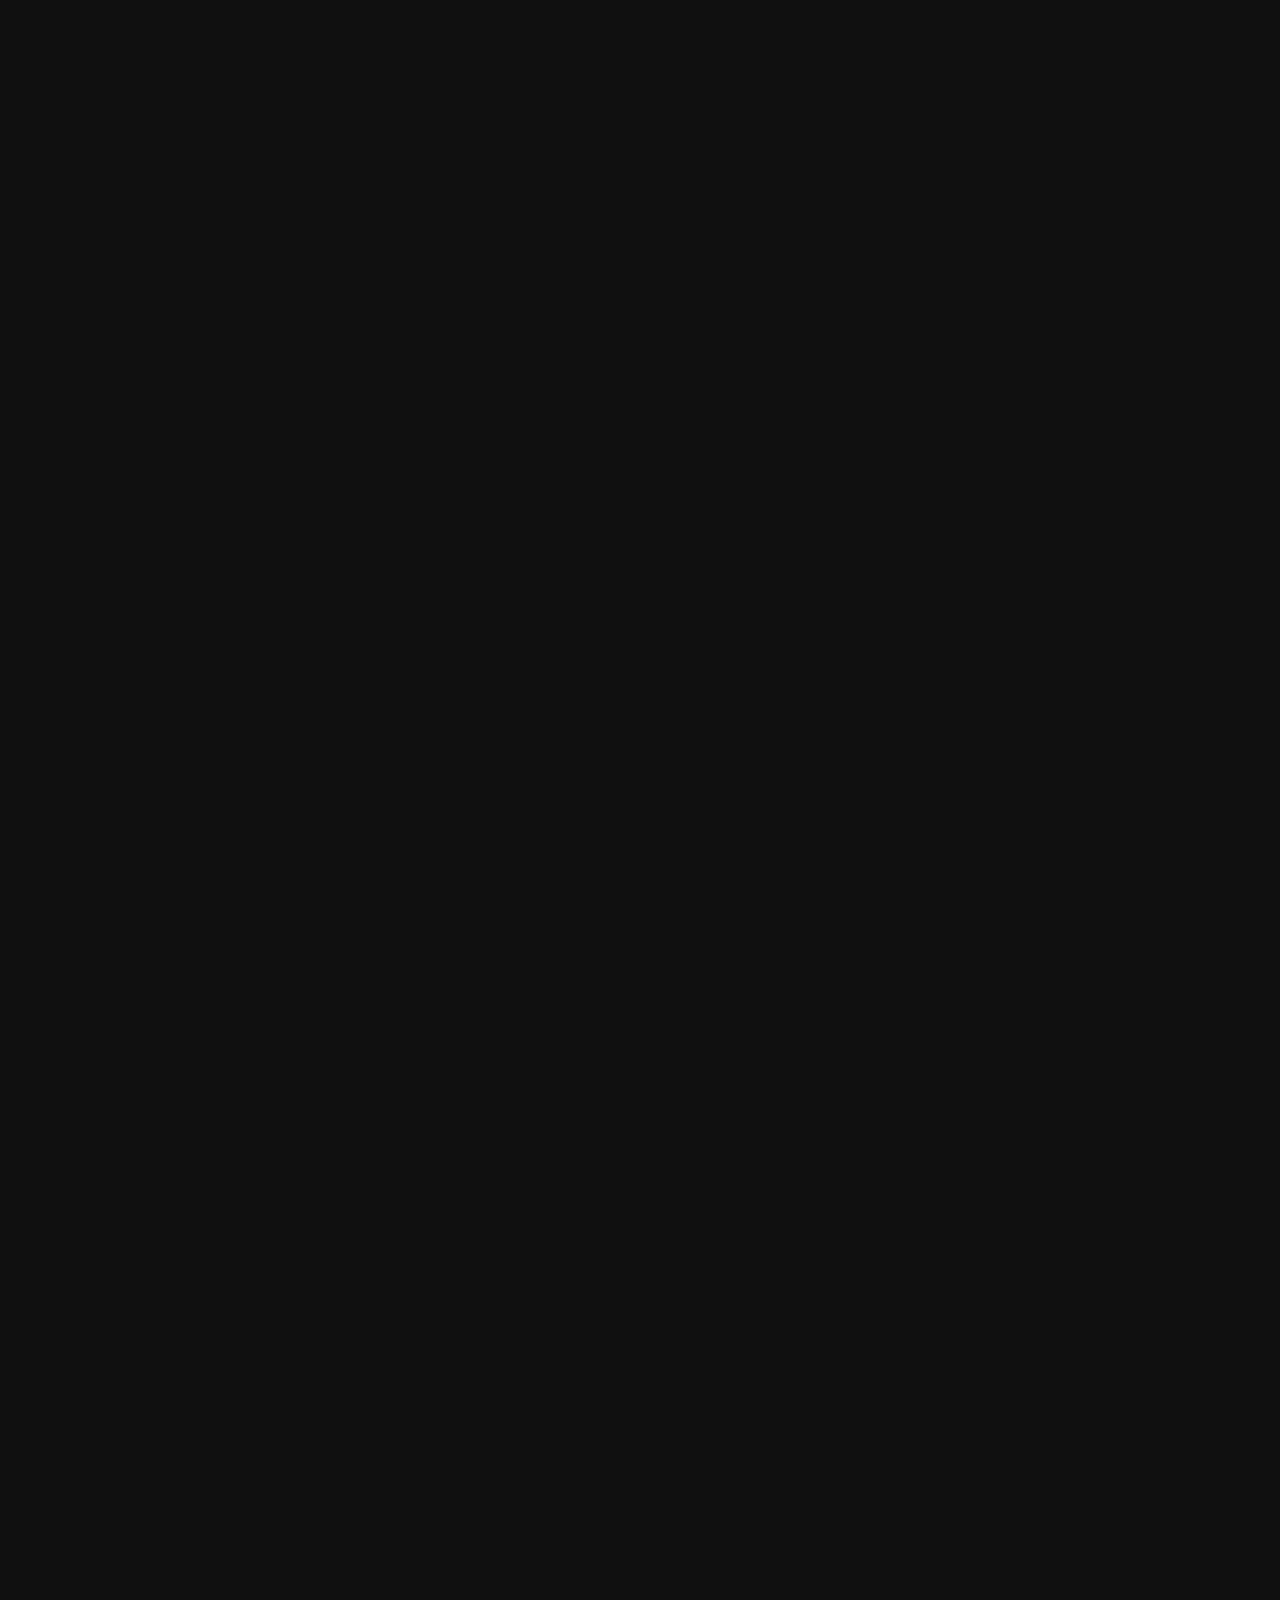
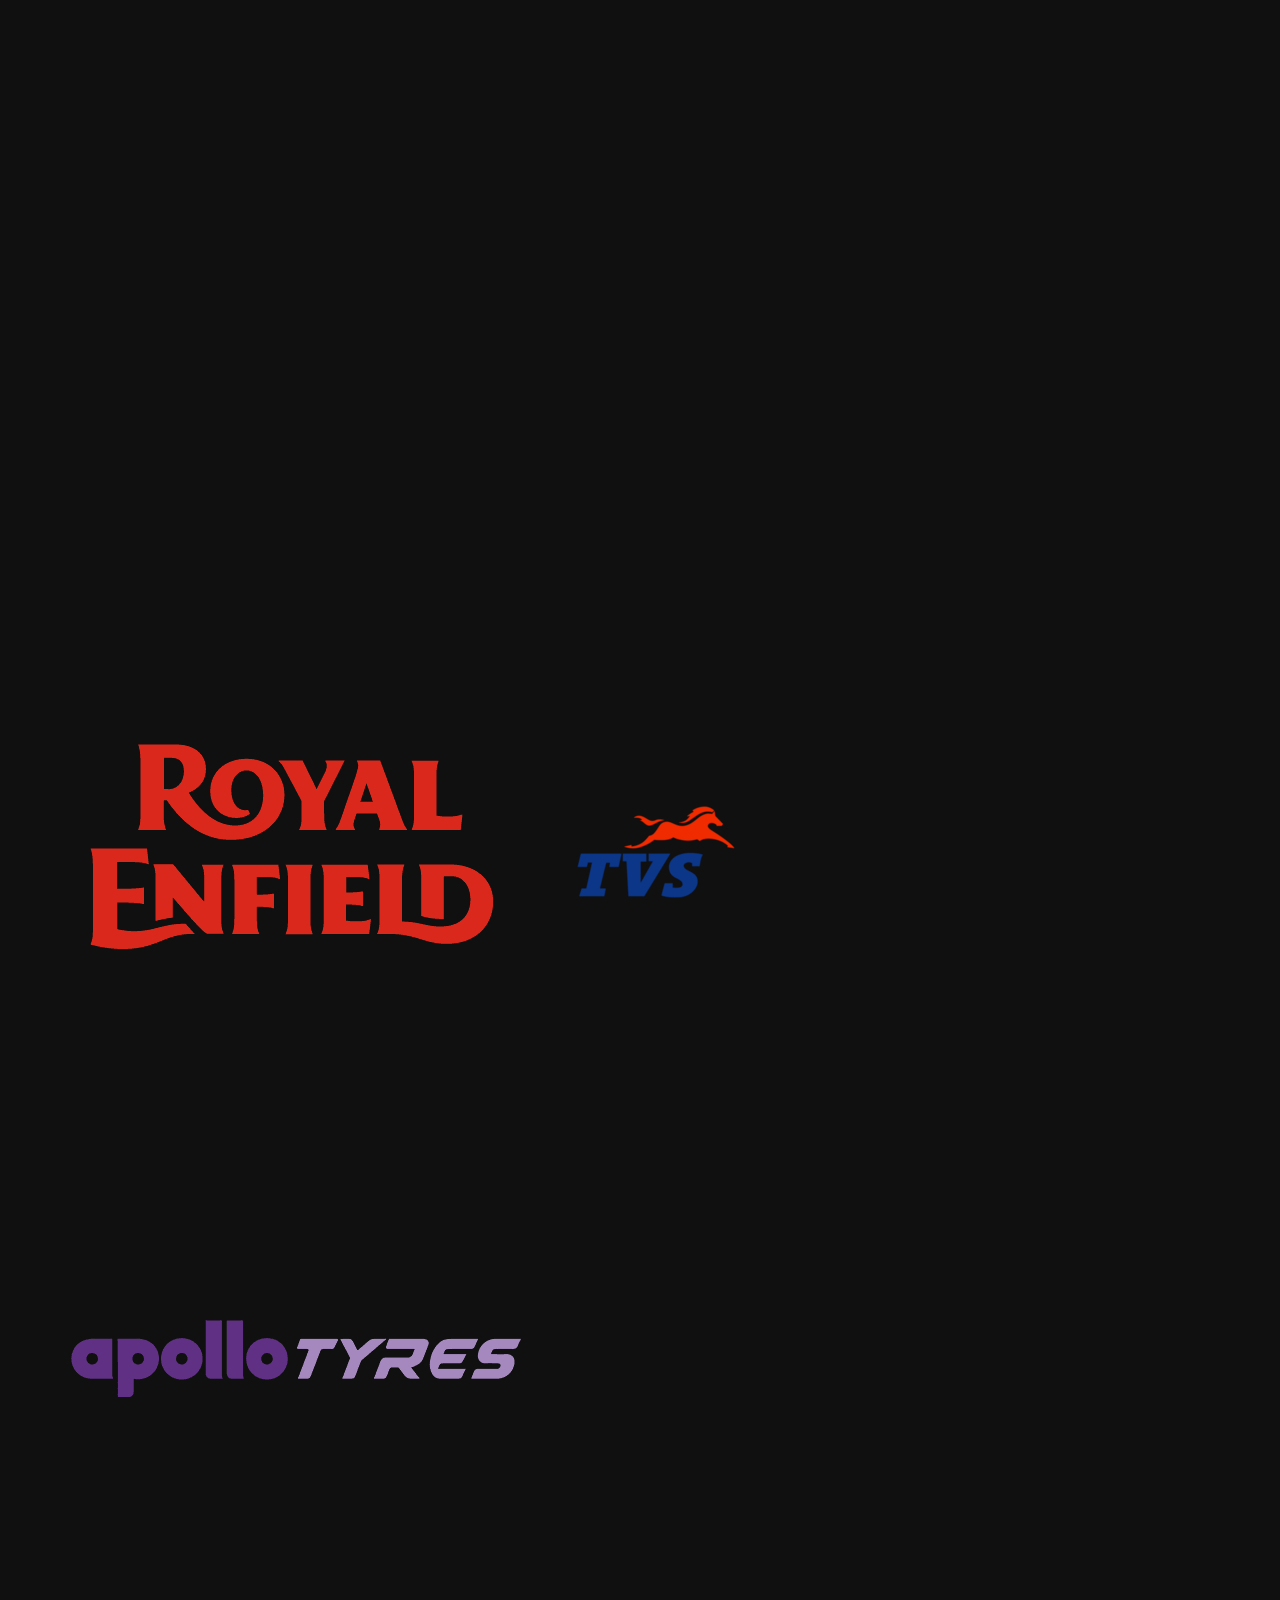
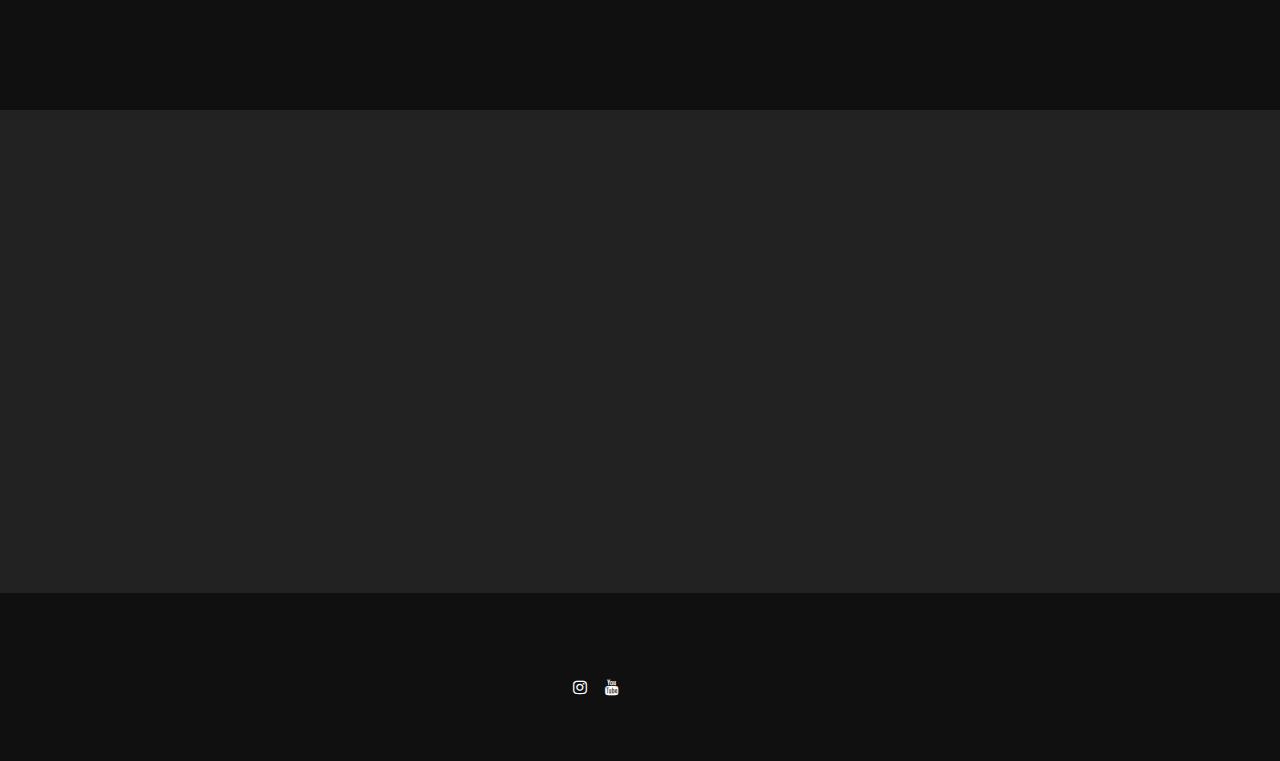
==== commit 69ba326c: "q" ====
--- a/index.html
+++ b/index.html
@@ -881,7 +881,7 @@
                                                     </div>
                                                 </div>
 
-                                                <div class="schedule-listing">
+                                                <!-- <div class="schedule-listing">
                                                     <div class="schedule-item">
                                                         <div class="sc-time">12:00 - 14:00 PM</div>
                                                         <div class="sc-pic">
@@ -1014,7 +1014,7 @@
                                                 </div>
                                             </div>
                                         </div>
-                                    </div>
+                                    </div> -->
 
                                     
             </section>
